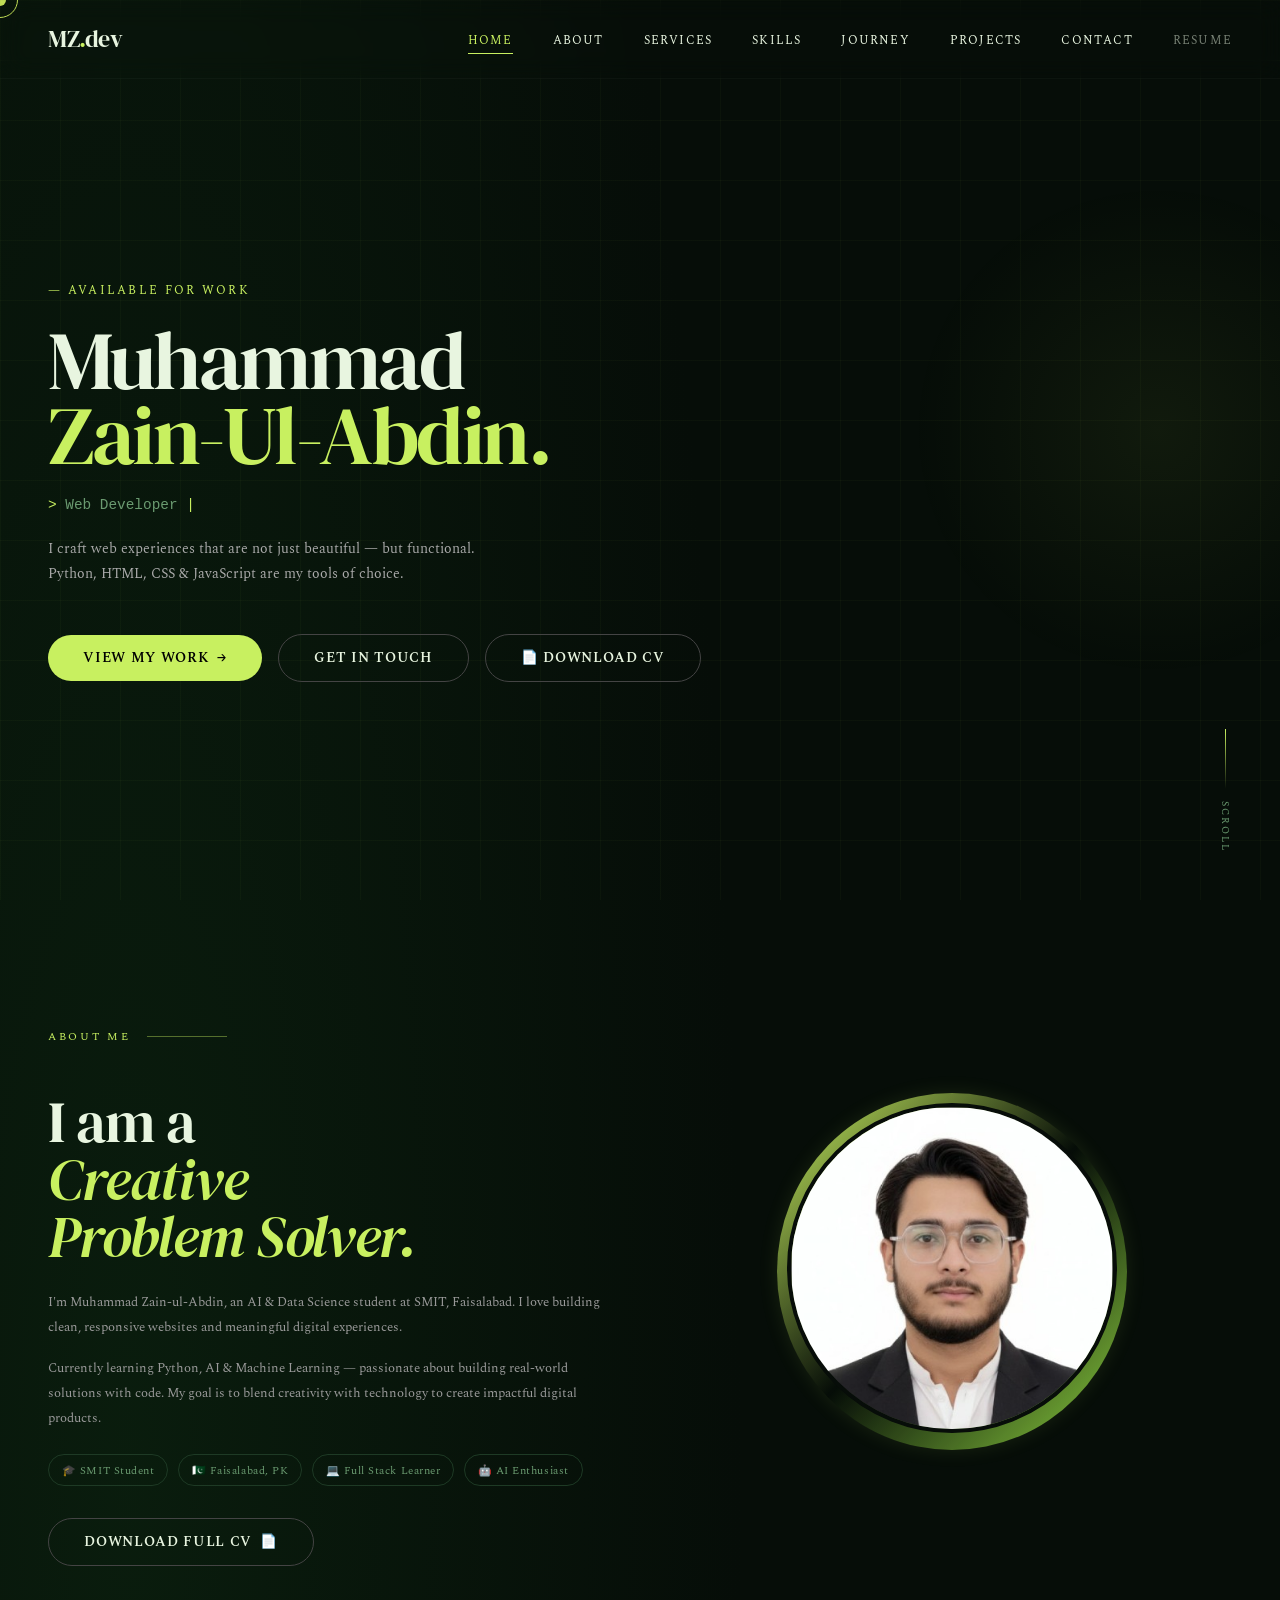
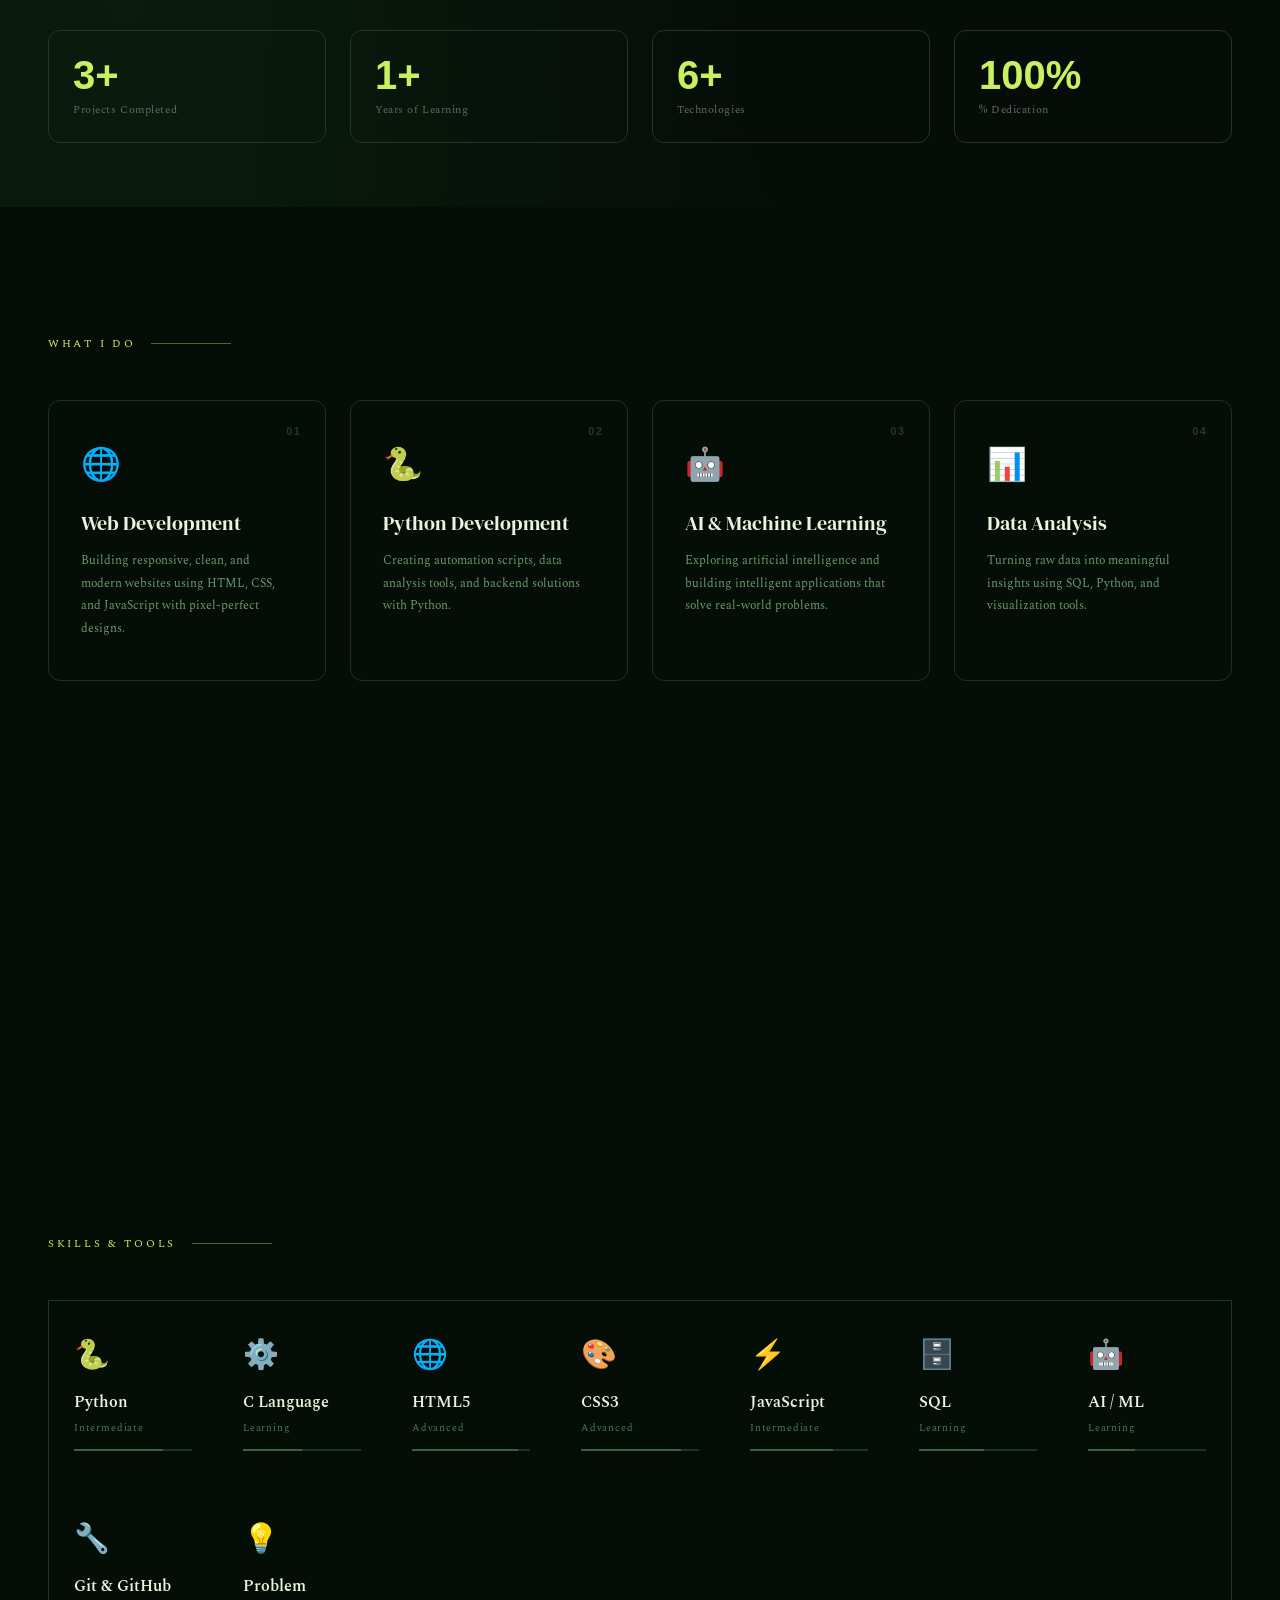
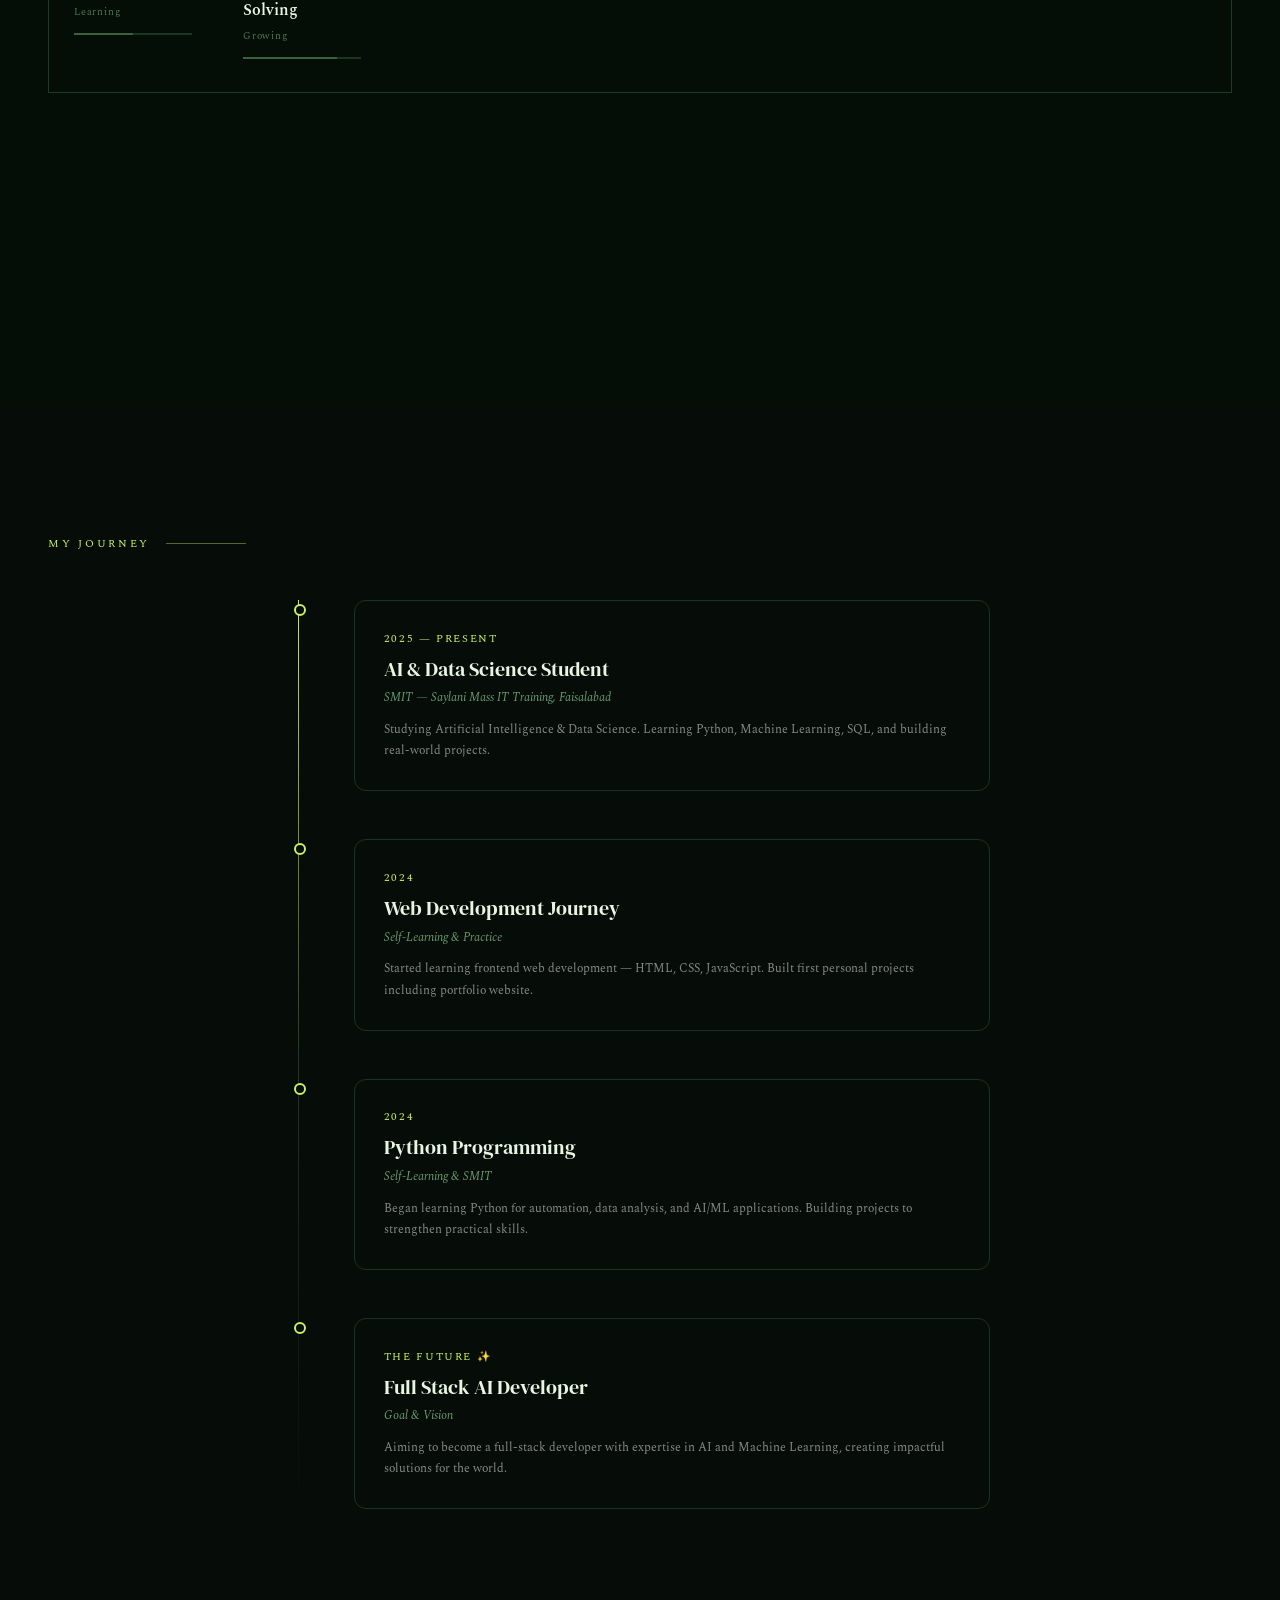
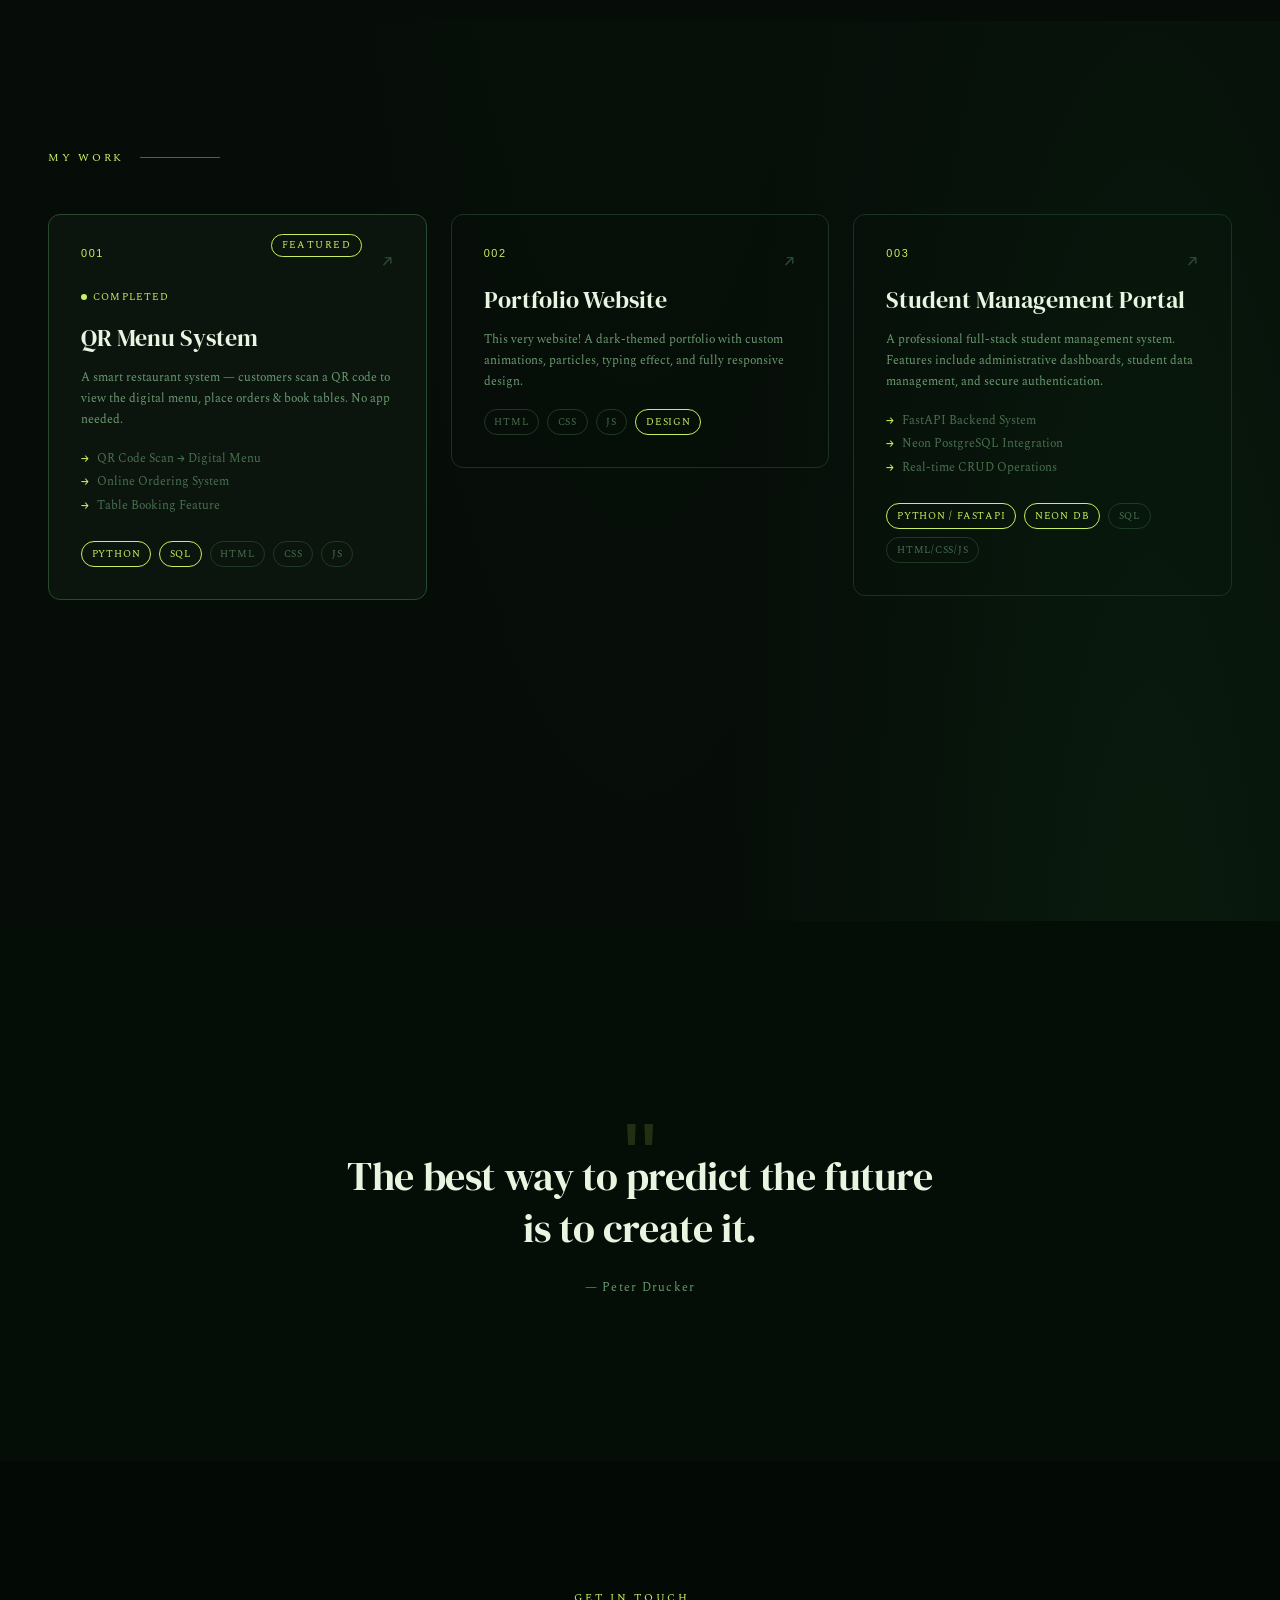
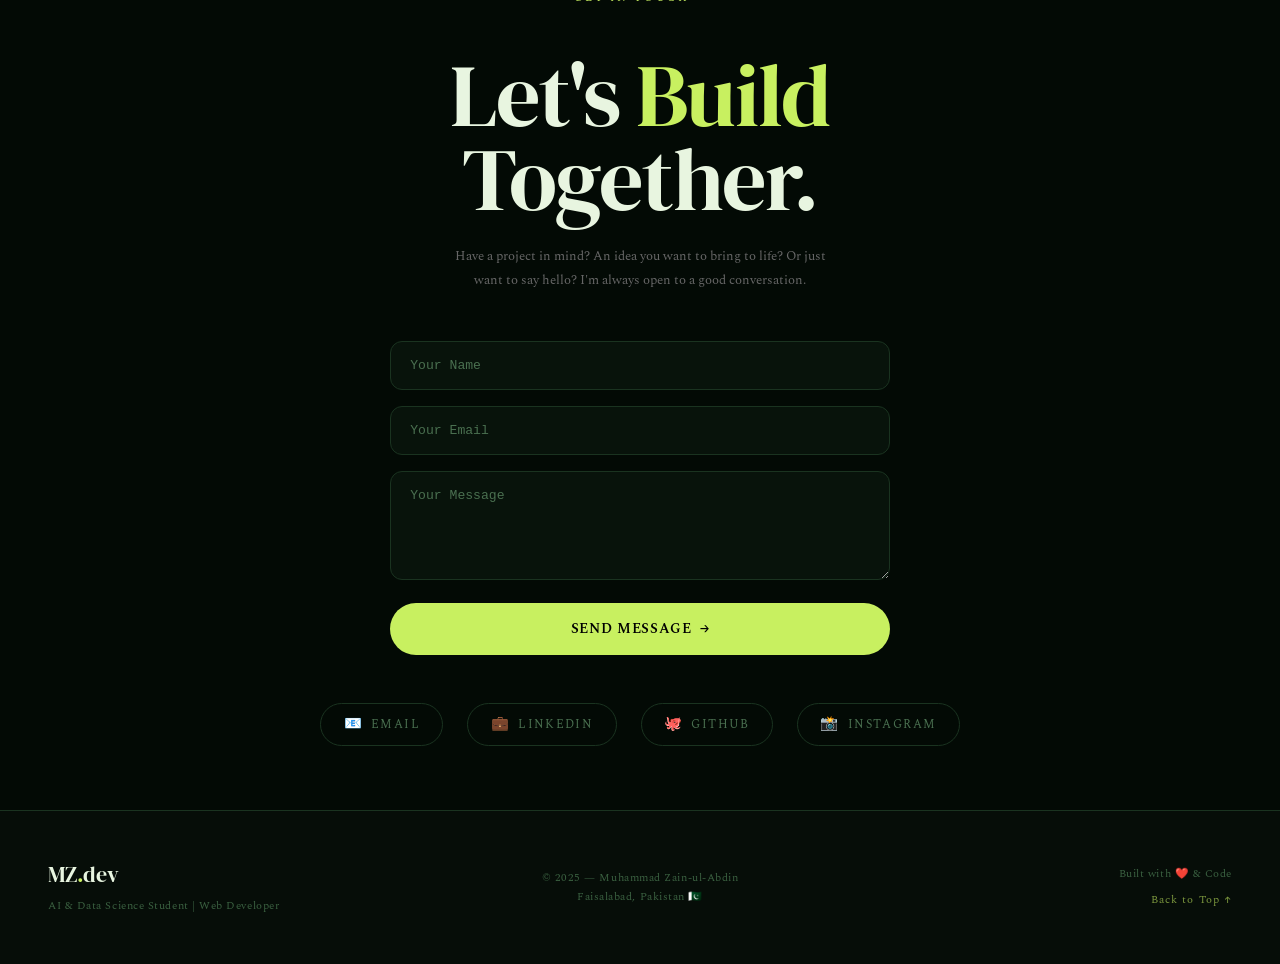
==== index.html @ b18bc094 "Update project links to specific repositories and setup local Git" ====
<!DOCTYPE html>
<html lang="en">

<head>
  <meta charset="UTF-8" />
  <meta name="viewport" content="width=device-width, initial-scale=1.0" />
  <title>Muhammad Zain-ul-Abdin — AI & Web Developer Portfolio</title>

  <!-- SEO Meta Tags -->
  <meta name="description"
    content="Muhammad Zain-ul-Abdin — AI & Data Science student at SMIT Faisalabad. Passionate web developer skilled in Python, HTML, CSS, JavaScript. View my projects and get in touch." />
  <meta name="keywords"
    content="Muhammad Zain-ul-Abdin, portfolio, web developer, Python, AI, Data Science, SMIT Faisalabad, frontend developer" />
  <meta name="author" content="Muhammad Zain-ul-Abdin" />

  <!-- Open Graph / Social Media -->
  <meta property="og:title" content="Muhammad Zain-ul-Abdin — Portfolio" />
  <meta property="og:description"
    content="AI & Data Science student crafting beautiful web experiences. Python, HTML, CSS & JavaScript developer." />
  <meta property="og:type" content="website" />

  <!-- Favicon -->
  <link rel="icon"
    href="data:image/svg+xml,<svg xmlns='http://www.w3.org/2000/svg' viewBox='0 0 100 100'><text y='.9em' font-size='90'>⚡</text></svg>" />

  <!-- Google Fonts -->
  <link rel="preconnect" href="https://fonts.googleapis.com" />
  <link rel="preconnect" href="https://fonts.gstatic.com" crossorigin />
  <link
    href="https://fonts.googleapis.com/css2?family=DM+Serif+Display:ital@0;1&family=Spectral:ital,wght@0,300;0,400;0,500;0,600;0,700;0,800;1,300;1,400;1,500;1,600;1,700;1,800&family=Instrument+Serif:ital@0;1&display=swap"
    rel="stylesheet" />

  <!-- Our CSS file -->
  <link rel="stylesheet" href="assets/css/style.css" />
</head>

<body>

  <!-- Custom cursor elements (controlled by JS) -->
  <div class="cursor" id="cursor"></div>
  <div class="cursor-ring" id="cursorRing"></div>

  <!-- Floating particles background -->
  <div class="particles" id="particles"></div>

  <!-- Scroll to top button -->
  <button class="scroll-top" id="scrollTopBtn" aria-label="Scroll to top">
    <svg width="20" height="20" viewBox="0 0 24 24" fill="none" stroke="currentColor" stroke-width="2.5">
      <path d="M18 15l-6-6-6 6" />
    </svg>
  </button>


  <!-- ======== NAVBAR ======== -->
  <nav id="navbar">
    <div class="logo">MZ<span>.</span>dev</div>

    <!-- Hamburger for mobile -->
    <button class="hamburger" id="hamburger" aria-label="Toggle menu">
      <span></span>
      <span></span>
      <span></span>
    </button>

    <ul id="navMenu">
      <li><a href="#hero" data-text="Home">Home</a></li>
      <li><a href="#about" data-text="About">About</a></li>
      <li><a href="#services" data-text="Services">Services</a></li>
      <li><a href="#skills" data-text="Skills">Skills</a></li>
      <li><a href="#experience" data-text="Journey">Journey</a></li>
      <li><a href="#projects" data-text="Projects">Projects</a></li>
      <li><a href="#contact" data-text="Contact">Contact</a></li>
      <li><a href="assets/docs/Muhammad_Zain_CV.docx" data-text="Resume" download>Resume</a></li>
    </ul>
  </nav>


  <!-- ======== HERO SECTION ======== -->
  <section id="hero">
    <div class="hero-glow"></div>

    <p class="hero-tag">— Available for Work</p>

    <h1>
      Muhammad<br>
      <em>Zain-Ul-Abdin.</em>
    </h1>

    <div class="hero-role">
      <span class="role-prefix">&gt; </span>
      <span class="typing-text" id="typingText"></span>
      <span class="typing-cursor">|</span>
    </div>

    <p class="hero-sub">
      I craft web experiences that are not just beautiful — but functional.
      Python, HTML, CSS &amp; JavaScript are my tools of choice.
    </p>

    <div class="hero-cta">
      <a href="#projects" class="btn" id="heroWorkBtn">
        <span class="btn-text">View My Work</span>
        <span class="btn-icon">→</span>
      </a>
      <a href="#contact" class="btn btn-outline" id="heroContactBtn">
        <span class="btn-text">Get In Touch</span>
      </a>
      <a href="assets/docs/Muhammad_Zain_CV.docx" class="btn btn-outline" id="heroResumeBtn" title="Download Resume" download>
        <span class="btn-text">📄 Download CV</span>
      </a>
    </div>

    <!-- Scroll indicator -->
    <div class="scroll-indicator">
      <div class="scroll-line"></div>
      <span>Scroll</span>
    </div>
  </section>


  <!-- ======== ABOUT SECTION ======== -->
  <section id="about">
    <div class="section-label reveal">About Me</div>

    <div class="about-grid">

      <!-- Left: Text -->
      <div class="about-text reveal">
        <h2>I am a<br><em style="color:var(--accent)">Creative<br>Problem Solver.</em></h2>
        <p>
          I'm Muhammad Zain-ul-Abdin, an AI &amp; Data Science student at SMIT,
          Faisalabad. I love building clean, responsive websites and meaningful
          digital experiences.
        </p>
        <p>
          Currently learning Python, AI &amp; Machine Learning — passionate about
          building real-world solutions with code. My goal is to blend creativity
          with technology to create impactful digital products.
        </p>
        <div class="about-badges">
          <span class="about-badge">🎓 SMIT Student</span>
          <span class="about-badge">🇵🇰 Faisalabad, PK</span>
          <span class="about-badge">💻 Full Stack Learner</span>
          <span class="about-badge">🤖 AI Enthusiast</span>
        </div>

        <div class="about-cta reveal" style="margin-top: 2rem;">
          <a href="assets/docs/Muhammad_Zain_CV.docx" class="btn btn-outline" download>
            <span class="btn-text">Download Full CV</span>
            <span class="btn-icon">📄</span>
          </a>
        </div>

      </div>

      <!-- Right: Image -->
      <div class="about-image-container reveal">
        <div class="about-image-wrapper">
          <img src="assets/img/1771781626831.jpg" alt="Muhammad Zain-ul-Abdin" class="about-img">
          <div class="img-frame"></div>
        </div>
      </div>
    </div>

    <!-- Stats row below -->
    <div class="stats reveal">
      <div class="stat">
        <div class="stat-num" data-target="3">3+</div>
        <div class="stat-label">Projects Completed</div>
      </div>
      <div class="stat">
        <div class="stat-num" data-target="1">1+</div>
        <div class="stat-label">Years of Learning</div>
      </div>
      <div class="stat">
        <div class="stat-num" data-target="6">6+</div>
        <div class="stat-label">Technologies</div>
      </div>
      <div class="stat">
        <div class="stat-num" data-target="100">100</div>
        <div class="stat-label">% Dedication</div>
      </div>
    </div>
  </section>


  <!-- ======== SERVICES SECTION ======== -->
  <section id="services">
    <div class="section-label reveal">What I Do</div>

    <div class="services-grid">

      <div class="service-card reveal">
        <div class="service-icon">🌐</div>
        <div class="service-number">01</div>
        <h3>Web Development</h3>
        <p>Building responsive, clean, and modern websites using HTML, CSS, and JavaScript with pixel-perfect designs.
        </p>
      </div>

      <div class="service-card reveal">
        <div class="service-icon">🐍</div>
        <div class="service-number">02</div>
        <h3>Python Development</h3>
        <p>Creating automation scripts, data analysis tools, and backend solutions with Python.</p>
      </div>

      <div class="service-card reveal">
        <div class="service-icon">🤖</div>
        <div class="service-number">03</div>
        <h3>AI & Machine Learning</h3>
        <p>Exploring artificial intelligence and building intelligent applications that solve real-world problems.</p>
      </div>

      <div class="service-card reveal">
        <div class="service-icon">📊</div>
        <div class="service-number">04</div>
        <h3>Data Analysis</h3>
        <p>Turning raw data into meaningful insights using SQL, Python, and visualization tools.</p>
      </div>

    </div>
  </section>


  <!-- ======== SKILLS SECTION ======== -->
  <section id="skills">
    <div class="section-label reveal">Skills &amp; Tools</div>

    <div class="skills-grid reveal">

      <div class="skill-item">
        <div class="skill-icon">🐍</div>
        <div class="skill-name">Python</div>
        <div class="skill-level">Intermediate</div>
        <div class="skill-bar">
          <div class="skill-bar-fill" style="width: 75%"></div>
        </div>
      </div>

      <div class="skill-item">
        <div class="skill-icon">⚙️</div>
        <div class="skill-name">C Language</div>
        <div class="skill-level">Learning</div>
        <div class="skill-bar">
          <div class="skill-bar-fill" style="width: 50%"></div>
        </div>
      </div>

      <div class="skill-item">
        <div class="skill-icon">🌐</div>
        <div class="skill-name">HTML5</div>
        <div class="skill-level">Advanced</div>
        <div class="skill-bar">
          <div class="skill-bar-fill" style="width: 90%"></div>
        </div>
      </div>

      <div class="skill-item">
        <div class="skill-icon">🎨</div>
        <div class="skill-name">CSS3</div>
        <div class="skill-level">Advanced</div>
        <div class="skill-bar">
          <div class="skill-bar-fill" style="width: 85%"></div>
        </div>
      </div>

      <div class="skill-item">
        <div class="skill-icon">⚡</div>
        <div class="skill-name">JavaScript</div>
        <div class="skill-level">Intermediate</div>
        <div class="skill-bar">
          <div class="skill-bar-fill" style="width: 70%"></div>
        </div>
      </div>

      <div class="skill-item">
        <div class="skill-icon">🗄️</div>
        <div class="skill-name">SQL</div>
        <div class="skill-level">Learning</div>
        <div class="skill-bar">
          <div class="skill-bar-fill" style="width: 55%"></div>
        </div>
      </div>

      <div class="skill-item">
        <div class="skill-icon">🤖</div>
        <div class="skill-name">AI / ML</div>
        <div class="skill-level">Learning</div>
        <div class="skill-bar">
          <div class="skill-bar-fill" style="width: 40%"></div>
        </div>
      </div>

      <div class="skill-item">
        <div class="skill-icon">🔧</div>
        <div class="skill-name">Git & GitHub</div>
        <div class="skill-level">Learning</div>
        <div class="skill-bar">
          <div class="skill-bar-fill" style="width: 50%"></div>
        </div>
      </div>

      <div class="skill-item">
        <div class="skill-icon">💡</div>
        <div class="skill-name">Problem Solving</div>
        <div class="skill-level">Growing</div>
        <div class="skill-bar">
          <div class="skill-bar-fill" style="width: 80%"></div>
        </div>
      </div>

    </div>
  </section>


  <!-- ======== EXPERIENCE / JOURNEY SECTION ======== -->
  <section id="experience">
    <div class="section-label reveal">My Journey</div>

    <div class="timeline">

      <div class="timeline-item reveal">
        <div class="timeline-dot"></div>
        <div class="timeline-content">
          <div class="timeline-date">2025 — Present</div>
          <h3>AI & Data Science Student</h3>
          <p class="timeline-place">SMIT — Saylani Mass IT Training, Faisalabad</p>
          <p>Studying Artificial Intelligence & Data Science. Learning Python, Machine Learning, SQL, and building
            real-world projects.</p>
        </div>
      </div>

      <div class="timeline-item reveal">
        <div class="timeline-dot"></div>
        <div class="timeline-content">
          <div class="timeline-date">2024</div>
          <h3>Web Development Journey</h3>
          <p class="timeline-place">Self-Learning & Practice</p>
          <p>Started learning frontend web development — HTML, CSS, JavaScript. Built first personal projects including
            portfolio website.</p>
        </div>
      </div>

      <div class="timeline-item reveal">
        <div class="timeline-dot"></div>
        <div class="timeline-content">
          <div class="timeline-date">2024</div>
          <h3>Python Programming</h3>
          <p class="timeline-place">Self-Learning & SMIT</p>
          <p>Began learning Python for automation, data analysis, and AI/ML applications. Building projects to
            strengthen practical skills.</p>
        </div>
      </div>

      <div class="timeline-item reveal">
        <div class="timeline-dot"></div>
        <div class="timeline-content">
          <div class="timeline-date">The Future ✨</div>
          <h3>Full Stack AI Developer</h3>
          <p class="timeline-place">Goal & Vision</p>
          <p>Aiming to become a full-stack developer with expertise in AI and Machine Learning, creating impactful
            solutions for the world.</p>
        </div>
      </div>

    </div>
  </section>


  <!-- ======== PROJECTS SECTION ======== -->
  <section id="projects">
    <div class="section-label reveal">My Work</div>

    <div class="projects-grid">

      <!-- Project 1: Featured + WIP -->
      <a href="https://github.com/zaini12121/spice-garden-restaurant" target="_blank" rel="noopener" class="project-card-link">
        <div class="project-card featured reveal">
          <div class="project-num">001</div>
          <div class="project-arrow">↗</div>
          <span class="featured-badge">FEATURED</span>

          <div class="completed-badge">
            <span class="completed-dot"></span> COMPLETED
          </div>

          <div class="project-title">QR Menu System</div>
          <div class="project-desc">
            A smart restaurant system — customers scan a QR code to view the
            digital menu, place orders &amp; book tables. No app needed.
          </div>

          <div class="project-features">
            <div class="feature">QR Code Scan → Digital Menu</div>
            <div class="feature">Online Ordering System</div>
            <div class="feature">Table Booking Feature</div>
          </div>

          <div class="project-tags">
            <span class="tag highlight">Python</span>
            <span class="tag highlight">SQL</span>
            <span class="tag">HTML</span>
            <span class="tag">CSS</span>
            <span class="tag">JS</span>
          </div>
        </div>
      </a>

      <!-- Project 2: This Portfolio -->
      <a href="https://github.com/zaini12121/portfolio" target="_blank" rel="noopener" class="project-card-link">
        <div class="project-card reveal">
          <div class="project-num">002</div>
          <div class="project-arrow">↗</div>
          <div class="project-title">Portfolio Website</div>
          <div class="project-desc">
            This very website! A dark-themed portfolio with custom animations,
            particles, typing effect, and fully responsive design.
          </div>
          <div class="project-tags">
            <span class="tag">HTML</span>
            <span class="tag">CSS</span>
            <span class="tag">JS</span>
            <span class="tag highlight">Design</span>
          </div>
        </div>
      </a>

      <!-- Project 3: Student Portal (Full Stack) -->
      <a href="https://github.com/zaini12121/student_-portal" target="_blank" rel="noopener" class="project-card-link">
        <div class="project-card reveal">
          <div class="project-num">003</div>
          <div class="project-arrow">↗</div>
          <div class="project-title">Student Management Portal</div>
          <div class="project-desc">
            A professional full-stack student management system. Features include 
            administrative dashboards, student data management, and secure authentication.
          </div>
          <div class="project-features">
            <div class="feature">FastAPI Backend System</div>
            <div class="feature">Neon PostgreSQL Integration</div>
            <div class="feature">Real-time CRUD Operations</div>
          </div>
          <div class="project-tags">
            <span class="tag highlight">Python / FastAPI</span>
            <span class="tag highlight">Neon DB</span>
            <span class="tag">SQL</span>
            <span class="tag">HTML/CSS/JS</span>
          </div>
        </div>
      </a>


    </div>
  </section>


  <!-- ======== TESTIMONIALS / QUOTE SECTION ======== -->
  <section id="testimonials">
    <div class="quote-section reveal">
      <div class="quote-icon">"</div>
      <blockquote>
        The best way to predict the future is to create it.
      </blockquote>
      <cite>— Peter Drucker</cite>
    </div>
  </section>


  <!-- ======== CONTACT SECTION ======== -->
  <section id="contact">
    <div class="section-label reveal" style="justify-content: center">Get In Touch</div>

    <h2 class="reveal">Let's <em>Build</em><br>Together.</h2>

    <p class="reveal">
      Have a project in mind? An idea you want to bring to life?
      Or just want to say hello? I'm always open to a good conversation.
    </p>

    <!-- Contact Form -->
    <form class="contact-form reveal" id="contactForm" action="https://formsubmit.co/zzawar521@gmail.com" method="POST">
      <!-- FormSubmit config -->
      <input type="hidden" name="_subject" value="New Portfolio Contact!" />
      <input type="hidden" name="_captcha" value="false" />
      <input type="hidden" name="_template" value="table" />

      <div class="form-group">
        <input type="text" name="name" id="formName" placeholder="Your Name" required autocomplete="name" />
      </div>
      <div class="form-group">
        <input type="email" name="email" id="formEmail" placeholder="Your Email" required autocomplete="email" />
      </div>
      <div class="form-group">
        <textarea name="message" id="formMessage" placeholder="Your Message" rows="5" required></textarea>
      </div>
      <button type="submit" class="btn form-submit-btn" id="formSubmitBtn">
        <span class="btn-text">Send Message</span>
        <span class="btn-icon">→</span>
      </button>
    </form>

    <!-- Social Links -->
    <div class="contact-links reveal">
      <a class="contact-link" href="mailto:zzawar521@gmail.com" id="emailLink">
        <span class="contact-link-icon">📧</span> Email
      </a>
      <a class="contact-link" href="https://www.linkedin.com/in/zain-ul-abdin-281985378" target="_blank" rel="noopener"
        id="linkedinLink">
        <span class="contact-link-icon">💼</span> LinkedIn
      </a>
      <a class="contact-link" href="https://github.com/zaini12121" target="_blank" rel="noopener" id="githubLink">
        <span class="contact-link-icon">🐙</span> GitHub
      </a>
      <a class="contact-link" href="https://instagram.com/mz.dev2026" target="_blank" rel="noopener" id="instagramLink">
        <span class="contact-link-icon">📸</span> Instagram
      </a>
    </div>
  </section>


  <!-- ======== FOOTER ======== -->
  <footer>
    <div class="footer-content">
      <div class="footer-left">
        <div class="footer-logo">MZ<span>.</span>dev</div>
        <p>AI & Data Science Student | Web Developer</p>
      </div>
      <div class="footer-center">
        <p>© 2025 — Muhammad Zain-ul-Abdin</p>
        <p>Faisalabad, Pakistan 🇵🇰</p>
      </div>
      <div class="footer-right">
        <p>Built with ❤️ &amp; Code</p>
        <a href="#hero" class="footer-top-link">Back to Top ↑</a>
      </div>
    </div>
  </footer>


  <!-- Our JS file — loaded at the end so HTML is ready first -->
  <script src="assets/js/main.js"></script>

</body>

</html>
---- assets/css/style.css ----
/* ================================
   MUHAMMAD ZAIN-UL-ABDIN PORTFOLIO
   style.css — Complete Styles
   ================================ */

/* ---------- RESET & VARIABLES ---------- */
*, *::before, *::after {
  margin: 0;
  padding: 0;
  box-sizing: border-box;
}

:root {
  --bg:      #060d08;
  --bg-alt:  #040e06;
  --bg-card: #0b150d;
  --fg:      #e8f5e0;
  --fg-dim:  #aab8a2;
  --accent:  #c8f060;
  --accent2: #8dd040;
  --muted:   #1e3a25;
  --border:  #1a3320;
  --text-secondary: #6a9a70;
  --radius:  100px;
  --radius-m: 12px;
  --transition: 0.3s cubic-bezier(0.25, 0.46, 0.45, 0.94);
}

/* ---------- BODY & BACKGROUND ---------- */
body {
  background-color: var(--bg);
  background-image:
    radial-gradient(ellipse 80% 60% at 10% 20%, #0d2a1288 0%, transparent 60%),
    radial-gradient(ellipse 60% 50% at 90% 80%, #0a2210aa 0%, transparent 55%),
    radial-gradient(ellipse 40% 40% at 50% 50%, #071a0c55 0%, transparent 70%);
  color: var(--fg);
  font-family: 'Spectral', serif;
  overflow-x: hidden;
  cursor: none;
  scroll-behavior: smooth;
}

/* Subtle grid overlay */
body::before {
  content: '';
  position: fixed;
  inset: 0;
  background-image:
    linear-gradient(#c8f06008 1px, transparent 1px),
    linear-gradient(90deg, #c8f06008 1px, transparent 1px);
  background-size: 60px 60px;
  pointer-events: none;
  z-index: 0;
}

section, nav, footer {
  position: relative;
  z-index: 1;
}

/* ---------- PARTICLES ---------- */
.particles {
  position: fixed;
  inset: 0;
  pointer-events: none;
  z-index: 0;
  overflow: hidden;
}

.particle {
  position: absolute;
  width: 3px;
  height: 3px;
  background: var(--accent);
  border-radius: 50%;
  opacity: 0;
  animation: particleFloat linear infinite;
}

@keyframes particleFloat {
  0% {
    opacity: 0;
    transform: translateY(100vh) scale(0);
  }
  10% {
    opacity: 0.6;
  }
  90% {
    opacity: 0.3;
  }
  100% {
    opacity: 0;
    transform: translateY(-10vh) scale(1);
  }
}

/* ---------- CUSTOM CURSOR ---------- */
.cursor {
  width: 12px;
  height: 12px;
  background: var(--accent);
  border-radius: 50%;
  position: fixed;
  pointer-events: none;
  z-index: 9999;
  mix-blend-mode: difference;
  transition: transform 0.15s ease;
}

.cursor.hover {
  transform: scale(2.5);
  background: var(--accent);
  opacity: 0.5;
}

.cursor-ring {
  width: 36px;
  height: 36px;
  border: 1.5px solid var(--accent);
  border-radius: 50%;
  position: fixed;
  pointer-events: none;
  z-index: 9998;
  transition: all 0.25s ease;
  mix-blend-mode: difference;
}

.cursor-ring.hover {
  width: 56px;
  height: 56px;
  border-color: var(--accent);
  opacity: 0.3;
}

/* ---------- SCROLL TO TOP BUTTON ---------- */
.scroll-top {
  position: fixed;
  bottom: 2rem;
  right: 2rem;
  width: 44px;
  height: 44px;
  background: var(--bg-card);
  border: 1px solid var(--muted);
  color: var(--accent);
  border-radius: 50%;
  display: flex;
  align-items: center;
  justify-content: center;
  cursor: none;
  z-index: 99;
  opacity: 0;
  visibility: hidden;
  transform: translateY(20px);
  transition: all var(--transition);
}

.scroll-top.visible {
  opacity: 1;
  visibility: visible;
  transform: translateY(0);
}

.scroll-top:hover {
  background: var(--accent);
  color: #000;
  border-color: var(--accent);
  transform: translateY(-3px);
  box-shadow: 0 8px 30px rgba(200, 240, 96, 0.2);
}

/* ---------- NAVBAR ---------- */
nav {
  position: fixed;
  top: 0; left: 0; right: 0;
  display: flex;
  justify-content: space-between;
  align-items: center;
  padding: 1.4rem 3rem;
  z-index: 100;
  backdrop-filter: blur(12px);
  -webkit-backdrop-filter: blur(12px);
  border-bottom: 1px solid #ffffff08;
  transition: all 0.4s ease;
}

nav.scrolled {
  padding: 0.8rem 3rem;
  background: rgba(6, 13, 8, 0.9);
  border-bottom: 1px solid var(--muted);
}

.logo {
  font-family: 'DM Serif Display', serif;
  font-weight: 400;
  font-size: 1.5rem;
  letter-spacing: -0.02em;
}

.logo span {
  color: var(--accent);
}

/* Hamburger menu button */
.hamburger {
  display: none;
  flex-direction: column;
  gap: 5px;
  background: none;
  border: none;
  cursor: none;
  padding: 5px;
  z-index: 101;
}

.hamburger span {
  width: 24px;
  height: 2px;
  background: var(--fg);
  transition: all 0.3s ease;
  display: block;
}

.hamburger.active span:nth-child(1) {
  transform: rotate(45deg) translate(5px, 5px);
}

.hamburger.active span:nth-child(2) {
  opacity: 0;
}

.hamburger.active span:nth-child(3) {
  transform: rotate(-45deg) translate(5px, -5px);
}

nav ul {
  display: flex;
  gap: 2.5rem;
  list-style: none;
}

nav a {
  color: var(--fg);
  text-decoration: none;
  font-size: 0.75rem;
  letter-spacing: 0.1em;
  text-transform: uppercase;
  opacity: 0.5;
  transition: opacity 0.2s, color 0.2s;
  position: relative;
}

nav a::after {
  content: '';
  position: absolute;
  bottom: -4px;
  left: 0;
  width: 0;
  height: 1px;
  background: var(--accent);
  transition: width 0.3s ease;
}

nav a:hover {
  opacity: 1;
  color: var(--accent);
}

nav a:hover::after {
  width: 100%;
}

nav a.active {
  opacity: 1;
  color: var(--accent);
}

nav a.active::after {
  width: 100%;
}

/* ---------- SECTIONS (general) ---------- */
section {
  min-height: 100vh;
  padding: 8rem 3rem 4rem;
}

/* ---------- HERO SECTION ---------- */
#hero {
  display: flex;
  flex-direction: column;
  justify-content: center;
  position: relative;
  overflow: hidden;
  min-height: 100vh;
}

.hero-glow {
  position: absolute;
  top: 20%;
  right: -10%;
  width: 500px;
  height: 500px;
  background: radial-gradient(circle, rgba(200, 240, 96, 0.06) 0%, transparent 70%);
  border-radius: 50%;
  pointer-events: none;
  animation: glowPulse 6s ease-in-out infinite;
}

@keyframes glowPulse {
  0%, 100% { transform: scale(1); opacity: 0.5; }
  50% { transform: scale(1.2); opacity: 1; }
}

.hero-tag {
  font-size: 0.72rem;
  letter-spacing: 0.2em;
  text-transform: uppercase;
  color: var(--accent);
  margin-bottom: 1.5rem;
  opacity: 0;
  animation: fadeUp 0.6s 0.2s forwards;
}

h1 {
  font-family: 'DM Serif Display', serif;
  font-size: clamp(2.4rem, 6.5vw, 6.5rem);
  font-weight: 400;
  line-height: 0.9;
  letter-spacing: -0.03em;
  opacity: 0;
  animation: fadeUp 0.7s 0.4s forwards;
}

h1 em {
  color: var(--accent);
  font-style: normal;
}

/* Typing effect */
.hero-role {
  margin-top: 1.5rem;
  font-size: 0.9rem;
  color: var(--text-secondary);
  font-family: 'DM Mono', monospace;
  opacity: 0;
  animation: fadeUp 0.7s 0.55s forwards;
}

.role-prefix {
  color: var(--accent);
}

.typing-cursor {
  color: var(--accent);
  animation: cursorBlink 0.8s step-end infinite;
}

@keyframes cursorBlink {
  0%, 100% { opacity: 1; }
  50% { opacity: 0; }
}

.hero-sub {
  max-width: 440px;
  margin-top: 1.5rem;
  font-size: 0.85rem;
  line-height: 1.8;
  color: #aaa;
  opacity: 0;
  animation: fadeUp 0.7s 0.6s forwards;
}

.hero-cta {
  margin-top: 3rem;
  display: flex;
  gap: 1rem;
  align-items: center;
  flex-wrap: wrap;
  opacity: 0;
  animation: fadeUp 0.7s 0.8s forwards;
}

/* Scroll indicator */
.scroll-indicator {
  position: absolute;
  bottom: 3rem;
  right: 3rem;
  display: flex;
  flex-direction: column;
  align-items: center;
  gap: 0.8rem;
  opacity: 0;
  animation: fadeUp 0.7s 1.2s forwards;
}

.scroll-indicator span {
  font-size: 0.6rem;
  letter-spacing: 0.2em;
  text-transform: uppercase;
  color: var(--text-secondary);
  writing-mode: vertical-rl;
}

.scroll-line {
  width: 1px;
  height: 60px;
  background: linear-gradient(to bottom, var(--accent), transparent);
  animation: scrollPulse 2s ease-in-out infinite;
}

@keyframes scrollPulse {
  0%, 100% { opacity: 0.3; transform: scaleY(0.6); }
  50% { opacity: 1; transform: scaleY(1); }
}

/* ---------- BUTTONS ---------- */
.btn {
  padding: 0.8rem 2.2rem;
  background: var(--accent);
  color: #000;
  font-family: 'Spectral', serif;
  font-weight: 600;
  font-size: 0.85rem;
  letter-spacing: 0.05em;
  text-transform: uppercase;
  border: none;
  border-radius: var(--radius);
  cursor: none;
  transition: all 0.3s ease;
  text-decoration: none;
  display: inline-flex;
  align-items: center;
  gap: 0.5rem;
}

.btn:hover {
  transform: translateY(-2px);
  box-shadow: 0 8px 24px rgba(200, 240, 96, 0.2);
}

.btn .btn-icon {
  transition: transform 0.3s ease;
}

.btn:hover .btn-icon {
  transform: translateX(4px);
}

.btn-outline {
  background: transparent;
  border: 1px solid #444;
  color: var(--fg);
  transition: border-color 0.2s, color 0.2s;
}

.btn-outline:hover {
  border-color: var(--accent);
  color: var(--accent);
  background: rgba(200, 240, 96, 0.05);
  box-shadow: 0 8px 24px rgba(200, 240, 96, 0.1);
}

/* ---------- ABOUT SECTION ---------- */
#about {
  display: flex;
  flex-direction: column;
  justify-content: center;
}

.section-label {
  font-size: 0.68rem;
  letter-spacing: 0.25em;
  text-transform: uppercase;
  color: var(--accent);
  margin-bottom: 3rem;
  display: flex;
  align-items: center;
  gap: 1rem;
}

.section-label::after {
  content: '';
  flex: 1;
  max-width: 80px;
  height: 1px;
  background: var(--accent);
  opacity: 0.4;
}

.about-grid {
  display: grid;
  grid-template-columns: 1fr 1fr;
  gap: 4rem;
  align-items: start;
}

.about-text h2 {
  font-family: 'DM Serif Display', serif;
  font-size: clamp(2rem, 4.5vw, 3.8rem);
  font-weight: 400;
  line-height: 1;
  letter-spacing: -0.02em;
  margin-bottom: 1.5rem;
}

/* Profile Image Styling */
.about-image-container {
  display: flex;
  justify-content: center;
  align-items: center;
  position: relative;
}

.about-image-wrapper {
  position: relative;
  width: min(350px, 100%);
  aspect-ratio: 1;
  border-radius: 50%;
  padding: 10px;
  background: linear-gradient(135deg, var(--accent) 0%, transparent 50%, var(--accent2) 100%);
  transition: all 0.5s cubic-bezier(0.23, 1, 0.32, 1);
  box-shadow: 0 0 20px rgba(200, 240, 96, 0.1);
}

.about-img {
  width: 100%;
  height: 100%;
  object-fit: cover;
  border-radius: 50%;
  border: 4px solid var(--bg);
  filter: grayscale(20%);
  transition: all 0.5s ease;
}

/* Lights Effect */
.about-image-wrapper::before,
.about-image-wrapper::after {
  content: '';
  position: absolute;
  inset: -5px;
  border-radius: 50%;
  background: var(--accent);
  opacity: 0;
  z-index: -1;
  filter: blur(15px);
  transition: all 0.5s ease;
}

.about-image-wrapper::after {
  background: var(--accent2);
  filter: blur(30px);
}

.about-image-wrapper:hover {
  transform: scale(1.02);
  box-shadow: 0 0 50px rgba(200, 240, 96, 0.3);
}

.about-image-wrapper:hover::before {
  opacity: 0.4;
  animation: rotateLights 4s linear infinite;
}

.about-image-wrapper:hover::after {
  opacity: 0.2;
}

.about-image-wrapper:hover .about-img {
  filter: grayscale(0%);
  border-color: var(--accent);
}

@keyframes rotateLights {
  0% { transform: rotate(0deg) scale(1); }
  50% { transform: rotate(180deg) scale(1.1); }
  100% { transform: rotate(360deg) scale(1); }
}

.about-text p {
  font-size: 0.82rem;
  line-height: 1.9;
  color: #999;
  margin-bottom: 1rem;
}

/* About badges */
.about-badges {
  display: flex;
  flex-wrap: wrap;
  gap: 0.6rem;
  margin-top: 1.5rem;
}

.about-badge {
  font-size: 0.68rem;
  padding: 0.4rem 0.8rem;
  border: 1px solid var(--muted);
  border-radius: var(--radius);
  color: var(--text-secondary);
  letter-spacing: 0.05em;
  transition: all 0.3s ease;
}

.about-badge:hover {
  border-color: var(--accent);
  color: var(--accent);
  background: rgba(200, 240, 96, 0.05);
}

/* Stats row */
.stats {
  display: grid;
  grid-template-columns: repeat(4, 1fr);
  gap: 1.5rem;
  margin-top: 4rem;
}

.stat {
  border: 1px solid var(--muted);
  border-radius: var(--radius-m);
  padding: 1.5rem;
  transition: all 0.3s ease;
  position: relative;
  overflow: hidden;
}

.stat::before {
  content: '';
  position: absolute;
  top: 0;
  left: 0;
  width: 100%;
  height: 2px;
  background: var(--accent);
  transform: scaleX(0);
  transform-origin: left;
  transition: transform 0.4s ease;
}

.stat:hover {
  border-color: var(--accent);
  background: rgba(200, 240, 96, 0.02);
}

.stat:hover::before {
  transform: scaleX(1);
}

.stat-num {
  font-family: 'Syne', sans-serif;
  font-size: 2.5rem;
  font-weight: 800;
  color: var(--accent);
  line-height: 1;
}

.stat-label {
  font-size: 0.7rem;
  color: #666;
  margin-top: 0.4rem;
  letter-spacing: 0.05em;
}

/* ---------- SERVICES SECTION ---------- */
#services {
  background: var(--bg-alt);
}

.services-grid {
  display: grid;
  grid-template-columns: repeat(auto-fit, minmax(260px, 1fr));
  gap: 1.5rem;
}

.service-card {
  border: 1px solid var(--border);
  border-radius: var(--radius-m);
  padding: 2.5rem 2rem;
  position: relative;
  overflow: hidden;
  transition: all 0.4s ease;
  cursor: none;
}

.service-card::before {
  content: '';
  position: absolute;
  top: 0;
  left: 0;
  right: 0;
  height: 2px;
  background: linear-gradient(90deg, var(--accent), var(--accent2));
  transform: scaleX(0);
  transform-origin: left;
  transition: transform 0.4s ease;
}

.service-card::after {
  content: '';
  position: absolute;
  top: 0;
  left: 0;
  width: 100%;
  height: 100%;
  background: radial-gradient(circle at top left, rgba(200, 240, 96, 0.04), transparent 60%);
  opacity: 0;
  transition: opacity 0.4s ease;
}

.service-card:hover {
  border-color: var(--muted);
  transform: translateY(-6px);
  background: var(--bg-card);
}

.service-card:hover::before {
  transform: scaleX(1);
}

.service-card:hover::after {
  opacity: 1;
}

.service-icon {
  font-size: 2rem;
  margin-bottom: 1.2rem;
  position: relative;
  z-index: 1;
}

.service-number {
  position: absolute;
  top: 1.5rem;
  right: 1.5rem;
  font-family: 'Syne', sans-serif;
  font-size: 0.7rem;
  font-weight: 700;
  color: var(--muted);
  letter-spacing: 0.1em;
  z-index: 1;
}

.service-card h3 {
  font-family: 'DM Serif Display', serif;
  font-size: 1.25rem;
  font-weight: 400;
  margin-bottom: 0.8rem;
  color: var(--fg);
  position: relative;
  z-index: 1;
}

.service-card p {
  font-size: 0.78rem;
  line-height: 1.8;
  color: var(--text-secondary);
  position: relative;
  z-index: 1;
}

/* ---------- SKILLS SECTION ---------- */
#skills {
  background: var(--bg-alt);
}

.skills-grid {
  display: grid;
  grid-template-columns: repeat(auto-fill, minmax(160px, 1fr));
  gap: 1px;
  border: 1px solid var(--muted);
}

.skill-item {
  padding: 2rem 1.5rem;
  border: 1px solid transparent;
  transition: all 0.25s;
}

.skill-item:hover {
  background: #0d1f10;
  border-color: var(--accent);
}

.skill-item:hover .skill-bar-fill {
  background: var(--accent);
}

.skill-item:hover .skill-icon {
  transform: scale(1.2);
}

.skill-icon {
  font-size: 1.8rem;
  margin-bottom: 0.8rem;
  transition: transform 0.3s ease;
}

.skill-name {
  font-family: 'Spectral', serif;
  font-weight: 600;
  font-size: 1rem;
  margin-bottom: 0.4rem;
}

.skill-level {
  font-size: 0.65rem;
  color: #4a7a50;
  letter-spacing: 0.08em;
  margin-bottom: 0.8rem;
}

.skill-bar {
  height: 2px;
  background: #1a3520;
  width: 100%;
}

.skill-bar-fill {
  height: 100%;
  background: #3a6040;
  transition: background 0.3s, width 1s ease-out;
  width: 0%;
}


/* ---------- EXPERIENCE / TIMELINE ---------- */
#experience {
  background: var(--bg);
}

.timeline {
  position: relative;
  max-width: 700px;
  margin: 0 auto;
  padding-left: 40px;
}

.timeline::before {
  content: '';
  position: absolute;
  left: 8px;
  top: 0;
  bottom: 0;
  width: 1px;
  background: linear-gradient(to bottom, var(--accent), var(--muted), transparent);
}

.timeline-item {
  position: relative;
  margin-bottom: 3rem;
  padding-left: 1.5rem;
}

.timeline-dot {
  position: absolute;
  left: -36px;
  top: 4px;
  width: 12px;
  height: 12px;
  border: 2px solid var(--accent);
  border-radius: 50%;
  background: var(--bg);
  transition: all 0.3s ease;
  z-index: 2;
}

.timeline-item:hover .timeline-dot {
  background: var(--accent);
  box-shadow: 0 0 15px rgba(200, 240, 96, 0.4);
}

.timeline-content {
  border: 1px solid var(--border);
  border-radius: var(--radius-m);
  padding: 1.8rem;
  transition: all 0.3s ease;
}

.timeline-item:hover .timeline-content {
  border-color: var(--muted);
  background: var(--bg-card);
  transform: translateX(6px);
}

.timeline-date {
  font-size: 0.68rem;
  color: var(--accent);
  letter-spacing: 0.15em;
  text-transform: uppercase;
  margin-bottom: 0.5rem;
}

.timeline-content h3 {
  font-family: 'DM Serif Display', serif;
  font-size: 1.25rem;
  font-weight: 400;
  margin-bottom: 0.4rem;
}

.timeline-place {
  font-size: 0.72rem;
  color: var(--text-secondary);
  margin-bottom: 0.8rem;
  font-style: italic;
}

.timeline-content p:last-child {
  font-size: 0.78rem;
  line-height: 1.7;
  color: #888;
}

/* ---------- PROJECTS SECTION ---------- */
.projects-grid {
  display: grid;
  grid-template-columns: repeat(auto-fit, minmax(320px, 1fr));
  gap: 1.5rem;
  margin-top: 2rem;
}

.project-card-link {
  text-decoration: none;
  color: inherit;
  display: block;
}

.project-card {
  border: 1px solid var(--border);
  border-radius: var(--radius-m);
  padding: 2rem;
  position: relative;
  overflow: hidden;
  transition: all 0.3s;
  cursor: none;
}

.project-link-overlay {
  position: absolute;
  inset: 0;
  z-index: 10;
}


.project-card::before {
  content: '';
  position: absolute;
  top: 0; left: 0; right: 0;
  height: 2px;
  background: var(--accent);
  transform: scaleX(0);
  transform-origin: left;
  transition: transform 0.3s;
}

.project-card:hover {
  border-color: #2d5535;
  background: #0a180c;
  transform: translateY(-4px);
}

.project-card:hover::before {
  transform: scaleX(1);
}

.project-card.featured {
  border-color: #2a4a30;
  background: var(--bg-card);
}

.featured-badge {
  position: absolute;
  top: 1.2rem;
  right: 4rem;
  font-size: 0.6rem;
  letter-spacing: 0.15em;
  color: var(--accent);
  border: 1px solid var(--accent);
  border-radius: var(--radius);
  padding: 0.2rem 0.6rem;
}

.project-num {
  font-family: 'Syne', sans-serif;
  font-size: 0.68rem;
  color: var(--accent);
  letter-spacing: 0.15em;
  margin-bottom: 1.5rem;
}

.project-title {
  font-family: 'DM Serif Display', serif;
  font-size: 1.5rem;
  font-weight: 400;
  margin-bottom: 0.8rem;
}

.project-desc {
  font-size: 0.78rem;
  color: var(--text-secondary);
  line-height: 1.7;
  margin-bottom: 1rem;
}

.project-features {
  margin-bottom: 1.5rem;
}

.feature {
  font-size: 0.72rem;
  color: #4a7050;
  padding: 0.2rem 0;
  display: flex;
  align-items: center;
  gap: 0.5rem;
}

.feature::before {
  content: '→';
  color: var(--accent);
}

.project-tags {
  display: flex;
  gap: 0.5rem;
  flex-wrap: wrap;
}

.tag {
  font-size: 0.62rem;
  padding: 0.25rem 0.6rem;
  border: 1px solid var(--muted);
  border-radius: var(--radius);
  letter-spacing: 0.08em;
  text-transform: uppercase;
  color: #4a7050;
  transition: all 0.3s ease;
}

.tag.highlight {
  border-color: var(--accent);
  color: var(--accent);
}

.project-arrow {
  position: absolute;
  top: 2rem;
  right: 2rem;
  font-size: 1.2rem;
  color: #2a4a30;
  transition: all 0.3s;
}

.project-card:hover .project-arrow {
  color: var(--accent);
  transform: translate(3px, -3px);
}

/* WIP badge */
.wip-badge {
  display: inline-flex;
  align-items: center;
  gap: 0.4rem;
  font-size: 0.65rem;
  color: #f0a020;
  letter-spacing: 0.1em;
  margin-bottom: 1rem;
}

.wip-dot {
  width: 6px;
  height: 6px;
  background: #f0a020;
  border-radius: 50%;
  animation: blink 1.2s infinite;
}

/* Completed badge */
.completed-badge {
  display: inline-flex;
  align-items: center;
  gap: 0.4rem;
  font-size: 0.65rem;
  color: var(--accent);
  letter-spacing: 0.1em;
  margin-bottom: 1rem;
}

.completed-dot {
  width: 6px;
  height: 6px;
  background: var(--accent);
  border-radius: 50%;
}


/* ---------- TESTIMONIALS / QUOTE SECTION ---------- */
#testimonials {
  min-height: 60vh;
  display: flex;
  align-items: center;
  justify-content: center;
  background: var(--bg-alt);
}

.quote-section {
  text-align: center;
  max-width: 600px;
  margin: 0 auto;
  position: relative;
}

.quote-icon {
  font-family: 'Syne', sans-serif;
  font-size: 6rem;
  color: var(--accent);
  opacity: 0.15;
  line-height: 1;
  position: absolute;
  top: -40px;
  left: 50%;
  transform: translateX(-50%);
}

blockquote {
  font-family: 'DM Serif Display', serif;
  font-size: clamp(1.4rem, 3.5vw, 2.5rem);
  font-weight: 400;
  line-height: 1.3;
  letter-spacing: -0.01em;
  color: var(--fg);
  position: relative;
  z-index: 1;
}

cite {
  display: block;
  margin-top: 1.5rem;
  font-size: 0.78rem;
  color: var(--text-secondary);
  font-style: normal;
  letter-spacing: 0.1em;
}

/* ---------- CONTACT SECTION ---------- */
#contact {
  display: flex;
  flex-direction: column;
  justify-content: center;
  text-align: center;
  align-items: center;
  background: #030a05;
}

#contact h2 {
  font-family: 'DM Serif Display', serif;
  font-size: clamp(2.5rem, 7.5vw, 5.5rem);
  font-weight: 400;
  letter-spacing: -0.02em;
  line-height: 0.95;
  margin-bottom: 1.5rem;
}

#contact h2 em {
  color: var(--accent);
  font-style: normal;
}

#contact > p {
  color: #666;
  font-size: 0.82rem;
  max-width: 400px;
  line-height: 1.8;
  margin-bottom: 3rem;
}

/* Contact Form */
.contact-form {
  width: 100%;
  max-width: 500px;
  margin-bottom: 3rem;
}

.form-group {
  margin-bottom: 1rem;
}

.form-group input,
.form-group textarea {
  width: 100%;
  padding: 1rem 1.2rem;
  background: rgba(30, 58, 37, 0.2);
  border: 1px solid var(--border);
  border-radius: var(--radius-m);
  color: var(--fg);
  font-family: 'DM Mono', monospace;
  font-size: 0.82rem;
  outline: none;
  transition: all 0.3s ease;
  resize: vertical;
}

.form-group input:focus,
.form-group textarea:focus {
  border-color: var(--accent);
  background: rgba(30, 58, 37, 0.3);
  box-shadow: 0 0 20px rgba(200, 240, 96, 0.05);
}

.form-group input::placeholder,
.form-group textarea::placeholder {
  color: #4a7050;
}

.form-submit-btn {
  width: 100%;
  justify-content: center;
  padding: 1rem;
  font-size: 0.85rem;
}

/* Contact links */
.contact-links {
  display: flex;
  gap: 1.5rem;
  flex-wrap: wrap;
  justify-content: center;
}

.contact-link {
  font-size: 0.72rem;
  letter-spacing: 0.12em;
  text-transform: uppercase;
  color: #4a7050;
  text-decoration: none;
  border: 1px solid var(--border);
  border-radius: var(--radius);
  padding: 0.6rem 1.4rem;
  transition: all 0.3s ease;
  display: flex;
  align-items: center;
  gap: 0.5rem;
}

.contact-link:hover {
  color: var(--accent);
  border-color: var(--accent);
  background: rgba(200, 240, 96, 0.05);
  transform: translateY(-2px);
}

.contact-link-icon {
  font-size: 0.9rem;
}

/* ---------- FOOTER ---------- */
footer {
  padding: 3rem;
  border-top: 1px solid var(--border);
  background: var(--bg);
}

.footer-content {
  display: grid;
  grid-template-columns: 1fr 1fr 1fr;
  gap: 2rem;
  align-items: center;
}

.footer-logo {
  font-family: 'DM Serif Display', serif;
  font-weight: 400;
  font-size: 1.4rem;
  margin-bottom: 0.4rem;
}

.footer-logo span {
  color: var(--accent);
}

.footer-left p,
.footer-center p,
.footer-right p {
  font-size: 0.68rem;
  color: #3a6040;
  letter-spacing: 0.05em;
  line-height: 1.8;
}

.footer-center {
  text-align: center;
}

.footer-right {
  text-align: right;
}

.footer-top-link {
  display: inline-block;
  margin-top: 0.5rem;
  font-size: 0.68rem;
  color: var(--accent);
  text-decoration: none;
  letter-spacing: 0.1em;
  opacity: 0.6;
  transition: opacity 0.3s ease;
}

.footer-top-link:hover {
  opacity: 1;
}

/* ---------- ANIMATIONS ---------- */
@keyframes fadeUp {
  from { opacity: 0; transform: translateY(24px); }
  to   { opacity: 1; transform: translateY(0); }
}

@keyframes blink {
  0%, 100% { opacity: 1; }
  50%       { opacity: 0.2; }
}

/* Scroll reveal */
.reveal {
  opacity: 0;
  transform: translateY(30px);
  transition: all 0.7s cubic-bezier(0.25, 0.46, 0.45, 0.94);
}

.reveal.visible {
  opacity: 1;
  transform: translateY(0);
}

/* Stagger animation for children */
.reveal-stagger > * {
  opacity: 0;
  transform: translateY(20px);
  transition: all 0.5s cubic-bezier(0.25, 0.46, 0.45, 0.94);
}

.reveal-stagger.visible > *:nth-child(1) { transition-delay: 0.05s; opacity: 1; transform: translateY(0); }
.reveal-stagger.visible > *:nth-child(2) { transition-delay: 0.1s; opacity: 1; transform: translateY(0); }
.reveal-stagger.visible > *:nth-child(3) { transition-delay: 0.15s; opacity: 1; transform: translateY(0); }
.reveal-stagger.visible > *:nth-child(4) { transition-delay: 0.2s; opacity: 1; transform: translateY(0); }
.reveal-stagger.visible > *:nth-child(5) { transition-delay: 0.25s; opacity: 1; transform: translateY(0); }
.reveal-stagger.visible > *:nth-child(6) { transition-delay: 0.3s; opacity: 1; transform: translateY(0); }

/* ---------- SCROLLBAR ---------- */
::-webkit-scrollbar       { width: 4px; }
::-webkit-scrollbar-track { background: var(--bg); }
::-webkit-scrollbar-thumb { background: var(--muted); border-radius: 2px; }
::-webkit-scrollbar-thumb:hover { background: var(--accent); }

/* Selection color */
::selection {
  background: rgba(200, 240, 96, 0.3);
  color: var(--fg);
}

/* ---------- RESPONSIVE ---------- */

/* Tablet */
@media (max-width: 992px) {
  section {
    padding: 6rem 2rem 3rem;
  }

  nav {
    padding: 1.2rem 2rem;
  }

  .about-grid {
    grid-template-columns: 1fr;
    gap: 2.5rem;
  }

  .footer-content {
    grid-template-columns: 1fr;
    text-align: center;
    gap: 1.5rem;
  }

  .footer-left,
  .footer-center,
  .footer-right {
    text-align: center;
  }

  .scroll-indicator {
    display: none;
  }

  .timeline {
    padding-left: 30px;
  }
}

/* Mobile */
@media (max-width: 768px) {
  /* Hide custom cursor on mobile */
  .cursor, .cursor-ring {
    display: none;
  }

  body {
    cursor: auto;
  }

  .btn, .project-card, .service-card {
    cursor: pointer;
  }

  /* Hamburger visible */
  .hamburger {
    display: flex;
  }

  nav ul {
    position: fixed;
    top: 0;
    right: -100%;
    width: 75%;
    max-width: 300px;
    height: 100vh;
    flex-direction: column;
    background: rgba(6, 13, 8, 0.98);
    backdrop-filter: blur(20px);
    -webkit-backdrop-filter: blur(20px);
    padding: 5rem 2rem 2rem;
    gap: 1.5rem;
    border-left: 1px solid var(--muted);
    transition: right 0.4s cubic-bezier(0.25, 0.46, 0.45, 0.94);
    z-index: 100;
  }

  nav ul.open {
    right: 0;
  }

  nav a {
    font-size: 0.9rem;
    opacity: 0.7;
  }

  /* Sections */
  section {
    padding: 5rem 1.5rem 3rem;
    min-height: auto;
  }

  #hero {
    min-height: 100vh;
    padding-top: 6rem;
  }

  h1 {
    font-size: clamp(2rem, 12vw, 3.8rem);
    line-height: 1;
    margin-bottom: 1rem;
  }

  h1 br {
    display: block; /* Keep the break but ensure it looks good */
  }

  @media (max-width: 500px) {
    h1 br {
      display: none;
    }
  }

  .hero-sub {
    font-size: 0.78rem;
  }

  .hero-cta {
    flex-direction: column;
    align-items: flex-start;
    gap: 0.8rem;
  }

  .hero-cta .btn {
    width: 100%;
    justify-content: center;
  }

  /* Grids */
  .about-grid {
    grid-template-columns: 1fr;
    gap: 3rem;
    text-align: center;
  }

  .about-image-wrapper {
    width: 280px;
    margin: 0 auto;
  }

  .about-text h2 {
    font-size: clamp(1.8rem, 8vw, 2.5rem);
  }

  .about-badges {
    justify-content: center;
  }

  .about-cta {
    justify-content: center;
    display: flex;
  }

  .services-grid {
    grid-template-columns: 1fr;
  }

  .skills-grid {
    grid-template-columns: repeat(2, 1fr);
  }

  .projects-grid {
    grid-template-columns: 1fr;
  }

  .stats {
    grid-template-columns: 1fr 1fr;
    gap: 1rem;
  }

  /* Footer */
  footer {
    padding: 2rem 1.5rem;
  }

  .footer-content {
    grid-template-columns: 1fr;
    text-align: center;
    gap: 1rem;
  }

  .footer-left, .footer-center, .footer-right {
    text-align: center;
  }

  /* Contact */
  .contact-links {
    gap: 0.8rem;
  }

  .contact-link {
    padding: 0.5rem 0.8rem;
    font-size: 0.65rem;
  }

  #contact h2 {
    font-size: clamp(2rem, 10vw, 3.5rem);
  }

  /* Timeline */
  .timeline {
    padding-left: 25px;
  }

  .timeline-dot {
    left: -29px;
    width: 10px;
    height: 10px;
  }

  .timeline-content {
    padding: 1.2rem;
  }

  .scroll-indicator {
    display: none;
  }

  .scroll-top {
    bottom: 1rem;
    right: 1rem;
    width: 38px;
    height: 38px;
  }
}

/* Small mobile */
@media (max-width: 400px) {
  section {
    padding: 4rem 1.2rem 2rem;
  }

  h1 {
    font-size: clamp(1.8rem, 14vw, 2.5rem);
    line-height: 1.1;
  }

  nav {
    padding: 1rem;
  }

  .skills-grid {
    grid-template-columns: 1fr;
  }

  .stats {
    grid-template-columns: 1fr;
  }

  .about-badges {
    flex-direction: column;
  }
}

/* ---------- PRINT STYLES ---------- */
@media print {
  .cursor, .cursor-ring, .particles, .scroll-top,
  .hamburger, nav, .scroll-indicator, .hero-glow {
    display: none !important;
  }

  body {
    background: white;
    color: #000;
    cursor: auto;
  }

  body::before { display: none; }

  section {
    min-height: auto;
    page-break-inside: avoid;
  }
}
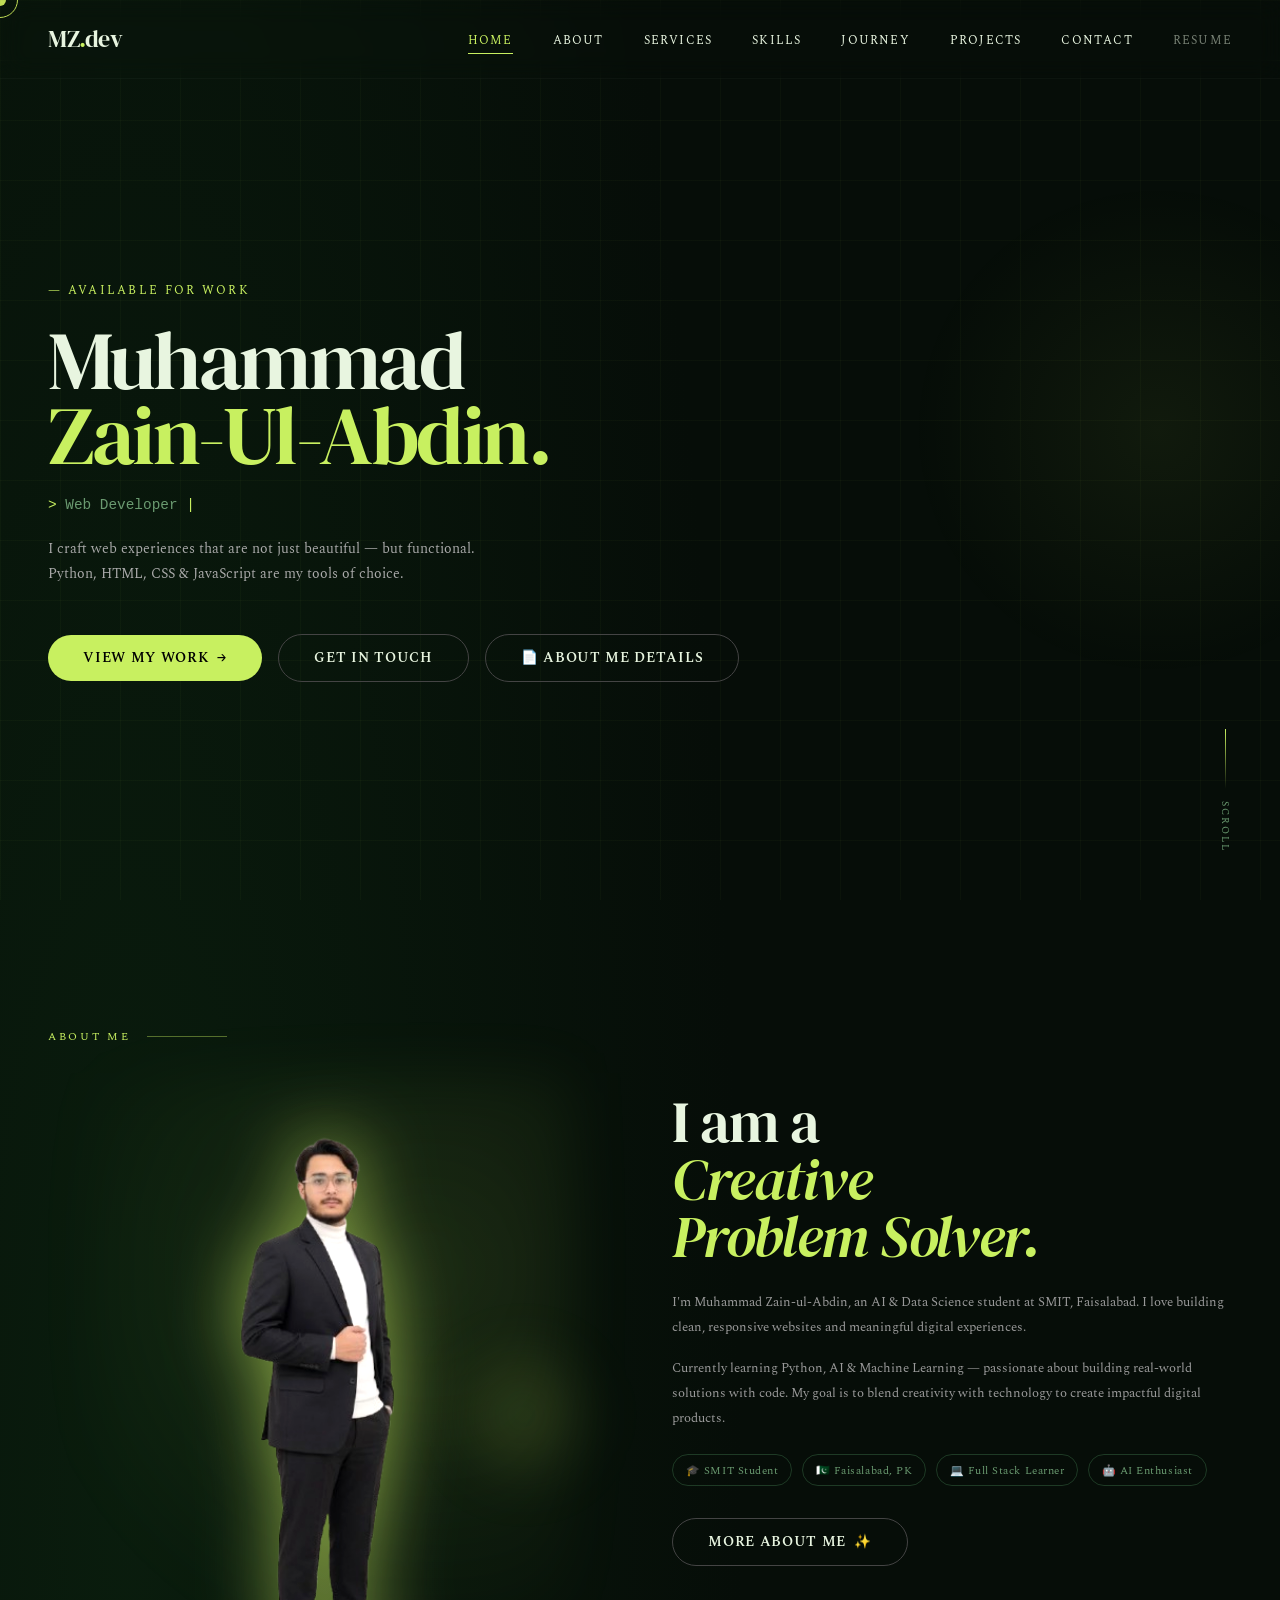
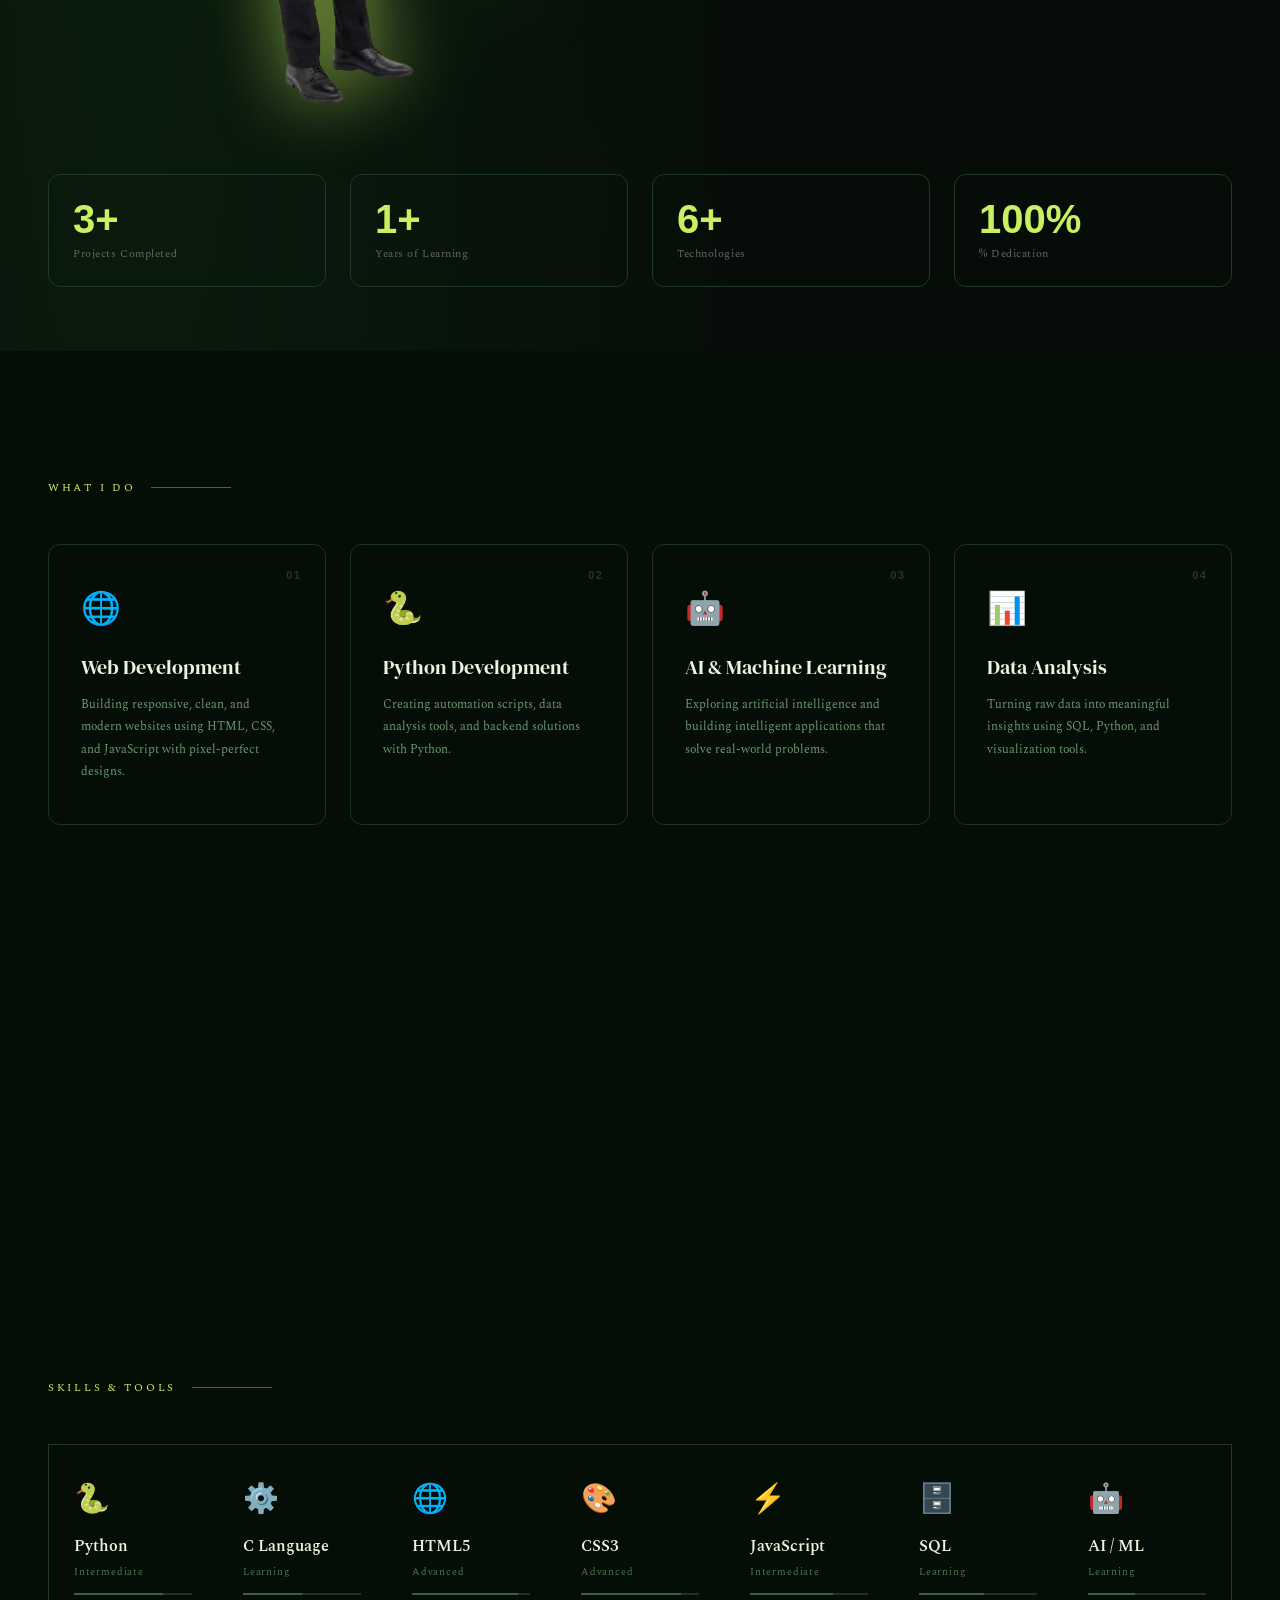
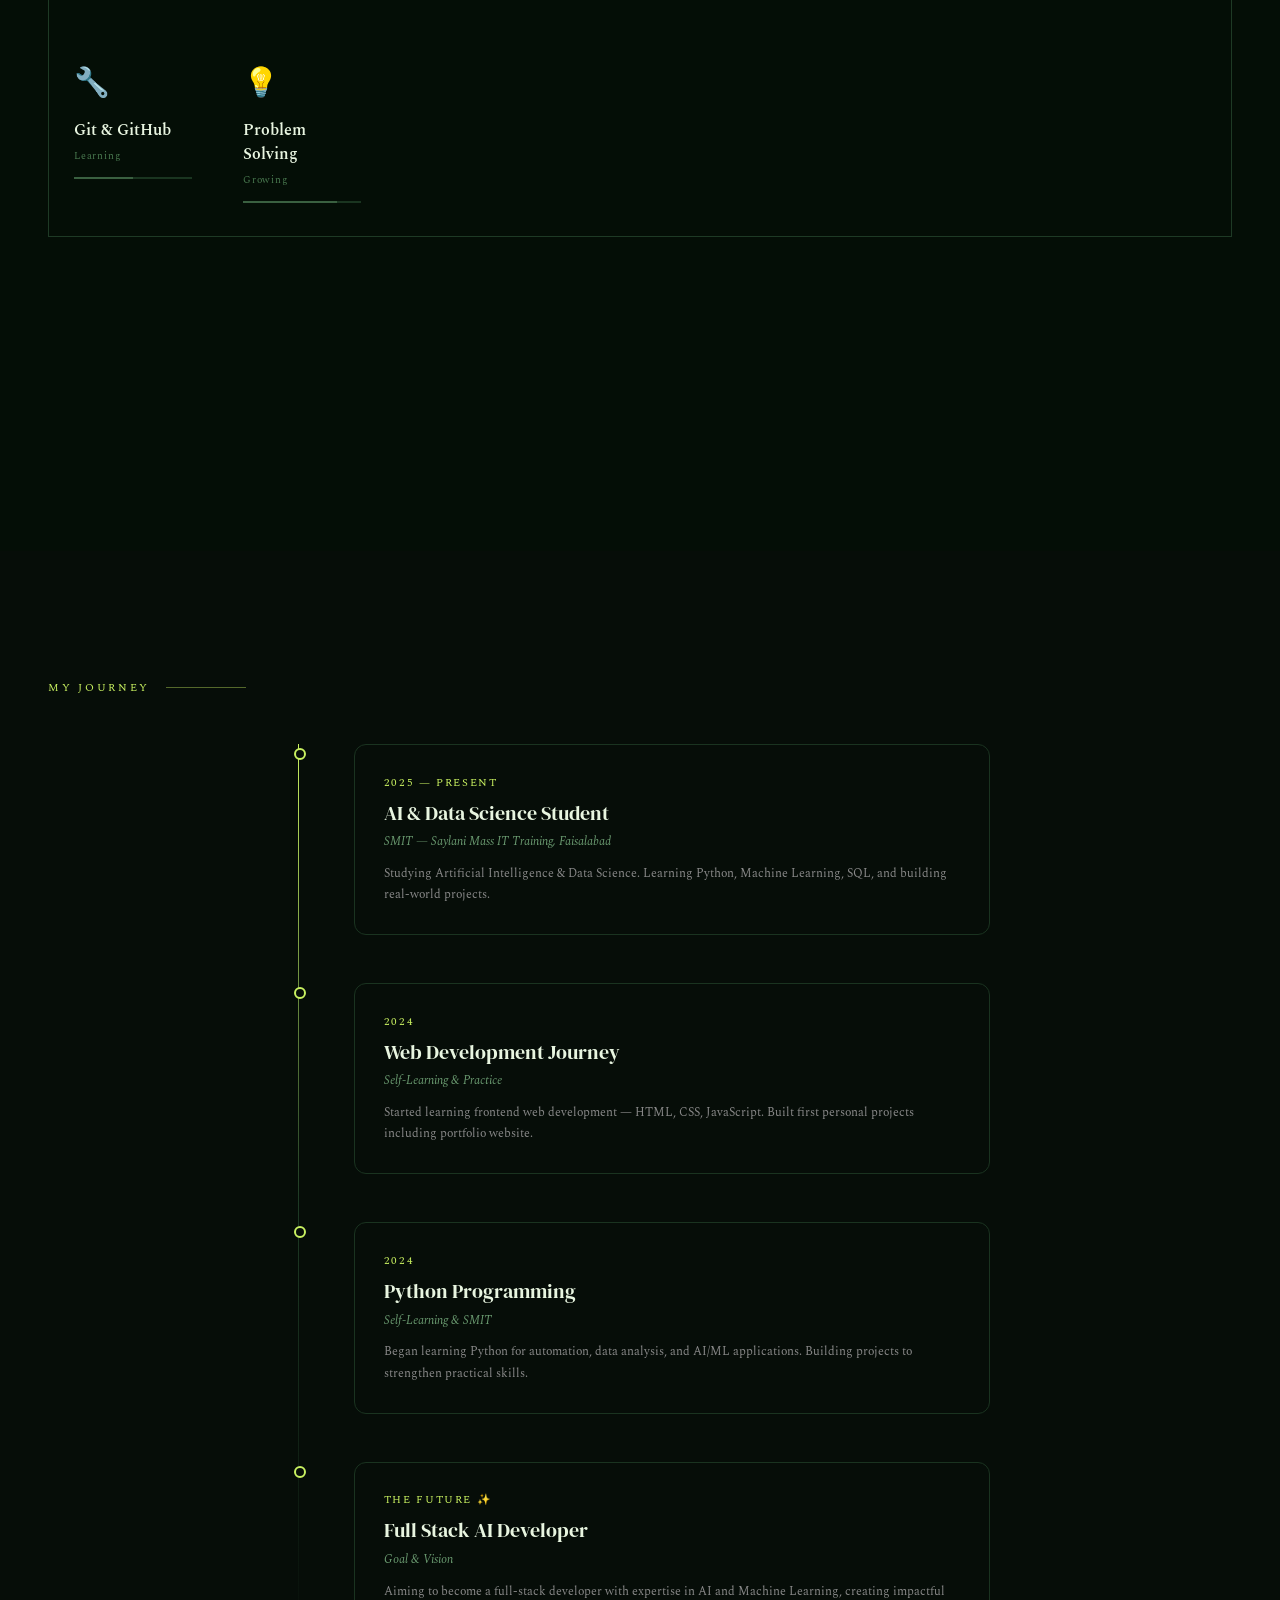
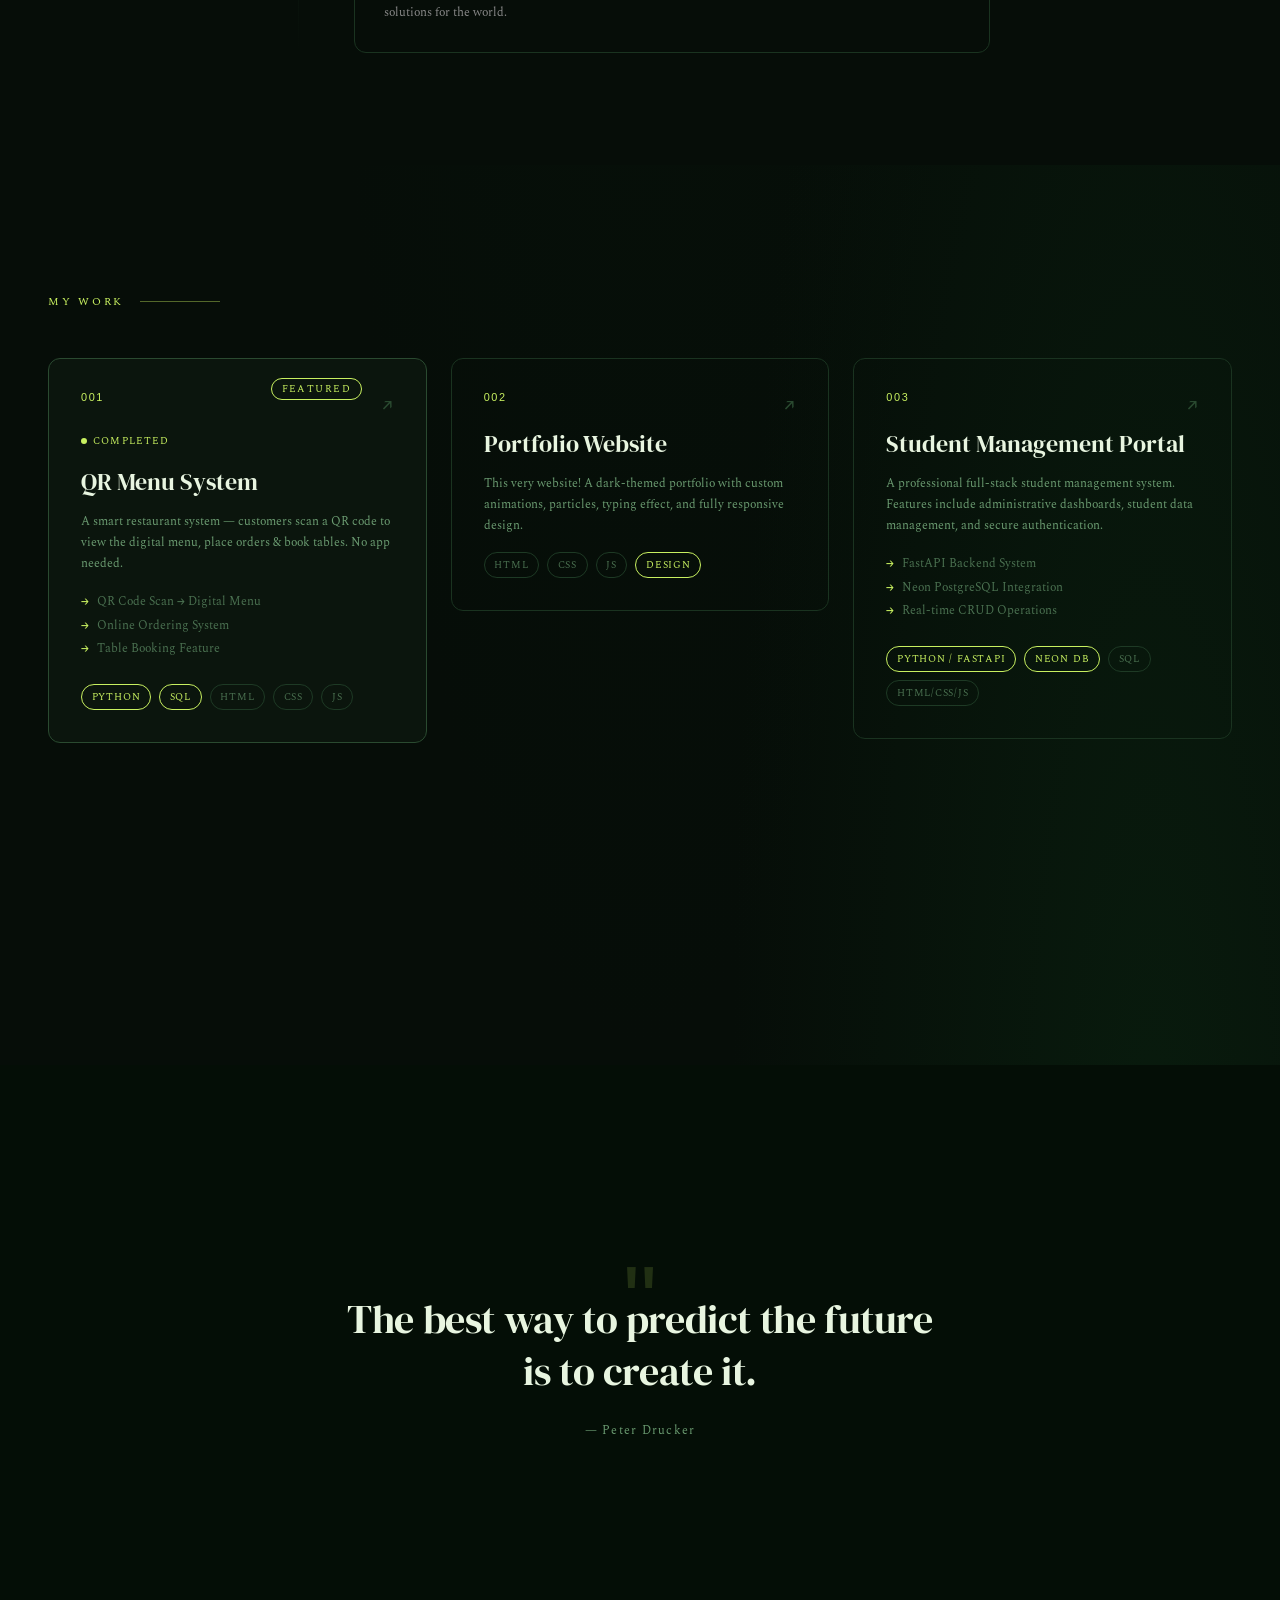
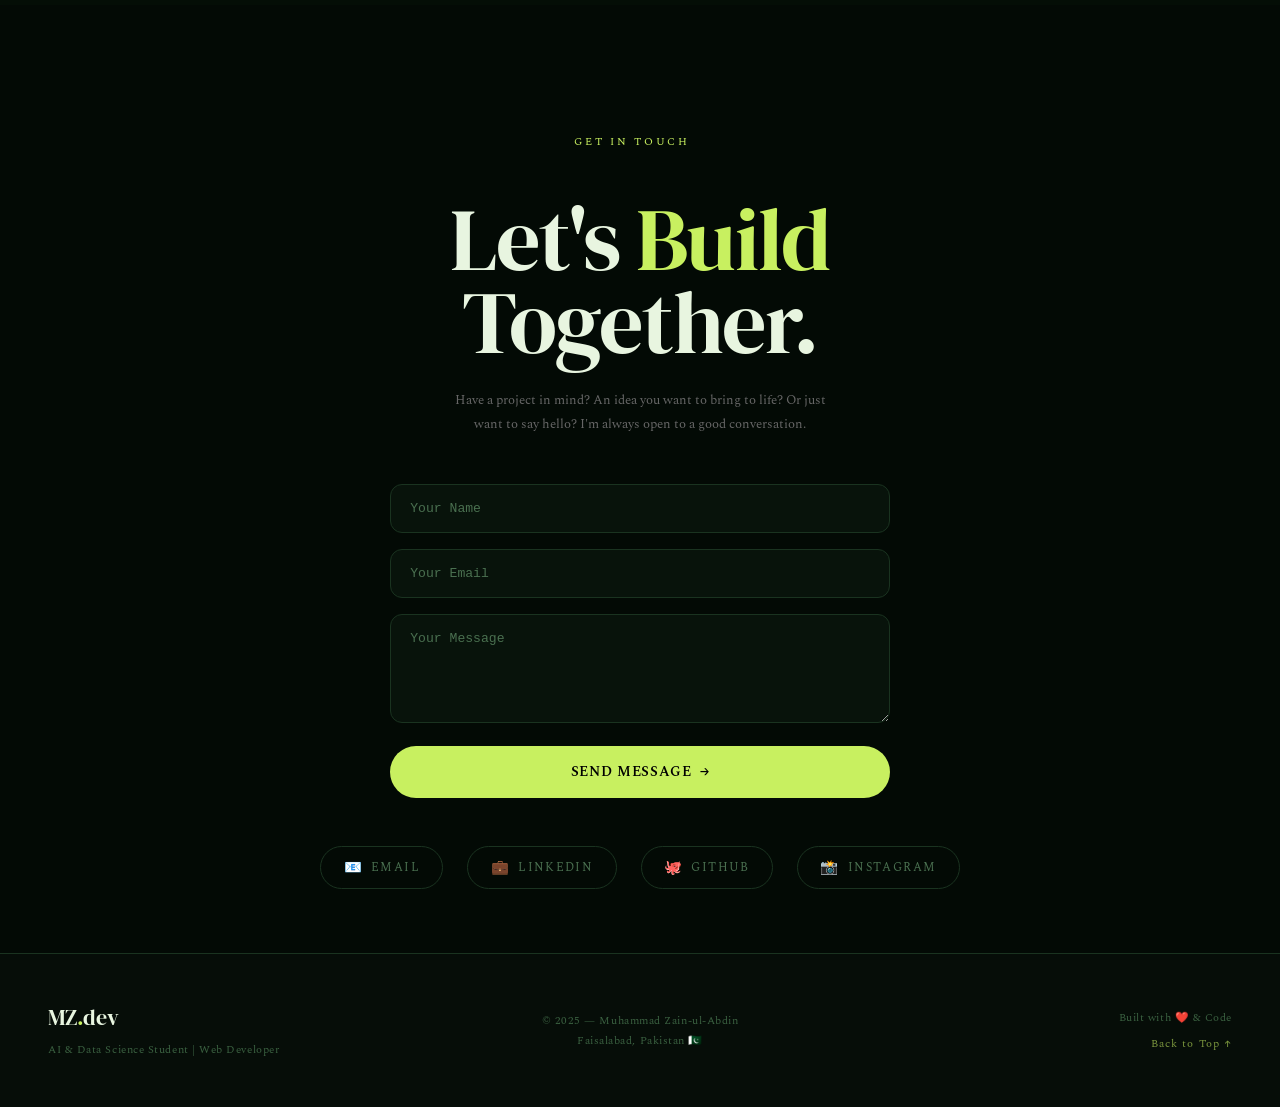
==== commit 9edd4a4d: "Added About Details page with pop-out portrait effect and dynamic JS/CSS fixes" ====
--- a/index.html
+++ b/index.html
@@ -105,8 +105,8 @@
       <a href="#contact" class="btn btn-outline" id="heroContactBtn">
         <span class="btn-text">Get In Touch</span>
       </a>
-      <a href="assets/docs/Muhammad_Zain_CV.docx" class="btn btn-outline" id="heroResumeBtn" title="Download Resume" download>
-        <span class="btn-text">📄 Download CV</span>
+      <a href="about-details.html" class="btn btn-outline" id="heroResumeBtn" title="More About Me">
+        <span class="btn-text">📄 About Me Details</span>
       </a>
     </div>
 
@@ -124,7 +124,15 @@
 
     <div class="about-grid">
 
-      <!-- Left: Text -->
+      <!-- Left: Image -->
+      <div class="about-image-container reveal">
+        <div class="about-standing-wrapper">
+          <img src="assets/img/052e8278-783c-47f2-a30e-d89bef37d02d-removebg-preview.png" alt="Muhammad Zain-ul-Abdin" class="about-main-img">
+          <div class="about-side-light"></div>
+        </div>
+      </div>
+
+      <!-- Right: Text -->
       <div class="about-text reveal">
         <h2>I am a<br><em style="color:var(--accent)">Creative<br>Problem Solver.</em></h2>
         <p>
@@ -145,21 +153,14 @@
         </div>
 
         <div class="about-cta reveal" style="margin-top: 2rem;">
-          <a href="assets/docs/Muhammad_Zain_CV.docx" class="btn btn-outline" download>
-            <span class="btn-text">Download Full CV</span>
-            <span class="btn-icon">📄</span>
+          <a href="about-details.html" class="btn btn-outline" id="moreAboutBtn">
+            <span class="btn-text">More About Me</span>
+            <span class="btn-icon">✨</span>
           </a>
         </div>
 
       </div>
 
-      <!-- Right: Image -->
-      <div class="about-image-container reveal">
-        <div class="about-image-wrapper">
-          <img src="assets/img/1771781626831.jpg" alt="Muhammad Zain-ul-Abdin" class="about-img">
-          <div class="img-frame"></div>
-        </div>
-      </div>
     </div>
 
     <!-- Stats row below -->
--- a/assets/css/style.css
+++ b/assets/css/style.css
@@ -511,69 +511,56 @@
   position: relative;
 }
 
-.about-image-wrapper {
+/* Standing Profile Image Styling - Optimized for PNG with Body Highlight */
+.about-standing-wrapper {
   position: relative;
-  width: min(350px, 100%);
-  aspect-ratio: 1;
-  border-radius: 50%;
-  padding: 10px;
-  background: linear-gradient(135deg, var(--accent) 0%, transparent 50%, var(--accent2) 100%);
+  width: min(450px, 100%);
   transition: all 0.5s cubic-bezier(0.23, 1, 0.32, 1);
-  box-shadow: 0 0 20px rgba(200, 240, 96, 0.1);
-}
-
-.about-img {
+}
+
+.about-main-img {
   width: 100%;
-  height: 100%;
-  object-fit: cover;
-  border-radius: 50%;
-  border: 4px solid var(--bg);
-  filter: grayscale(20%);
+  height: auto;
+  display: block;
+  /* Strong Green Light Glow - Now highlighting the transparent body silhouette! */
+  filter: drop-shadow(0 0 35px rgba(200, 240, 96, 0.6)) brightness(1.1);
   transition: all 0.5s ease;
 }
 
-/* Lights Effect */
-.about-image-wrapper::before,
-.about-image-wrapper::after {
+.about-standing-wrapper::before {
   content: '';
   position: absolute;
-  inset: -5px;
+  inset: -20px;
+  background: radial-gradient(circle at 70% 30%, rgba(200, 240, 96, 0.1), transparent 70%);
+  z-index: -1;
+  filter: blur(30px);
+}
+
+/* Rotating/pulsing side light */
+.about-side-light {
+  position: absolute;
+  top: 40%;
+  right: -10%;
+  width: 150px;
+  height: 150px;
+  background: radial-gradient(circle, rgba(200, 240, 96, 0.2) 0%, transparent 70%);
   border-radius: 50%;
-  background: var(--accent);
-  opacity: 0;
+  filter: blur(30px);
   z-index: -1;
-  filter: blur(15px);
-  transition: all 0.5s ease;
-}
-
-.about-image-wrapper::after {
-  background: var(--accent2);
-  filter: blur(30px);
-}
-
-.about-image-wrapper:hover {
-  transform: scale(1.02);
-  box-shadow: 0 0 50px rgba(200, 240, 96, 0.3);
-}
-
-.about-image-wrapper:hover::before {
-  opacity: 0.4;
-  animation: rotateLights 4s linear infinite;
-}
-
-.about-image-wrapper:hover::after {
-  opacity: 0.2;
-}
-
-.about-image-wrapper:hover .about-img {
-  filter: grayscale(0%);
-  border-color: var(--accent);
-}
-
-@keyframes rotateLights {
-  0% { transform: rotate(0deg) scale(1); }
-  50% { transform: rotate(180deg) scale(1.1); }
-  100% { transform: rotate(360deg) scale(1); }
+  animation: sideLightMove 5s ease-in-out infinite alternate;
+}
+
+@keyframes sideLightMove {
+  from { transform: translateY(-20px) scale(1); opacity: 0.4; }
+  to { transform: translateY(20px) scale(1.2); opacity: 0.8; }
+}
+
+.about-standing-wrapper:hover {
+  transform: translateY(-8px) scale(1.03);
+}
+
+.about-standing-wrapper:hover .about-main-img {
+  filter: drop-shadow(0 0 30px rgba(200, 240, 96, 0.4)) brightness(1.1);
 }
 
 .about-text p {
@@ -1581,6 +1568,45 @@
     width: 38px;
     height: 38px;
   }
+
+  /* Mobile Hero Adjustments */
+  #hero {
+    padding: 8rem 1.5rem 4rem;
+    height: auto;
+    min-height: 100vh;
+  }
+
+  .hero-container {
+    flex-direction: column-reverse;
+    text-align: center;
+    gap: 3rem;
+  }
+
+  .hero-text-content {
+    display: flex;
+    flex-direction: column;
+    align-items: center;
+    flex: none;
+  }
+
+  .hero-sub {
+    margin-left: auto;
+    margin-right: auto;
+  }
+
+  .hero-cta {
+    justify-content: center;
+  }
+
+  .hero-image-side {
+    width: 100%;
+    margin-bottom: 1rem;
+    flex: none;
+  }
+
+  .hero-img-wrapper {
+    max-width: 280px;
+  }
 }
 
 /* Small mobile */
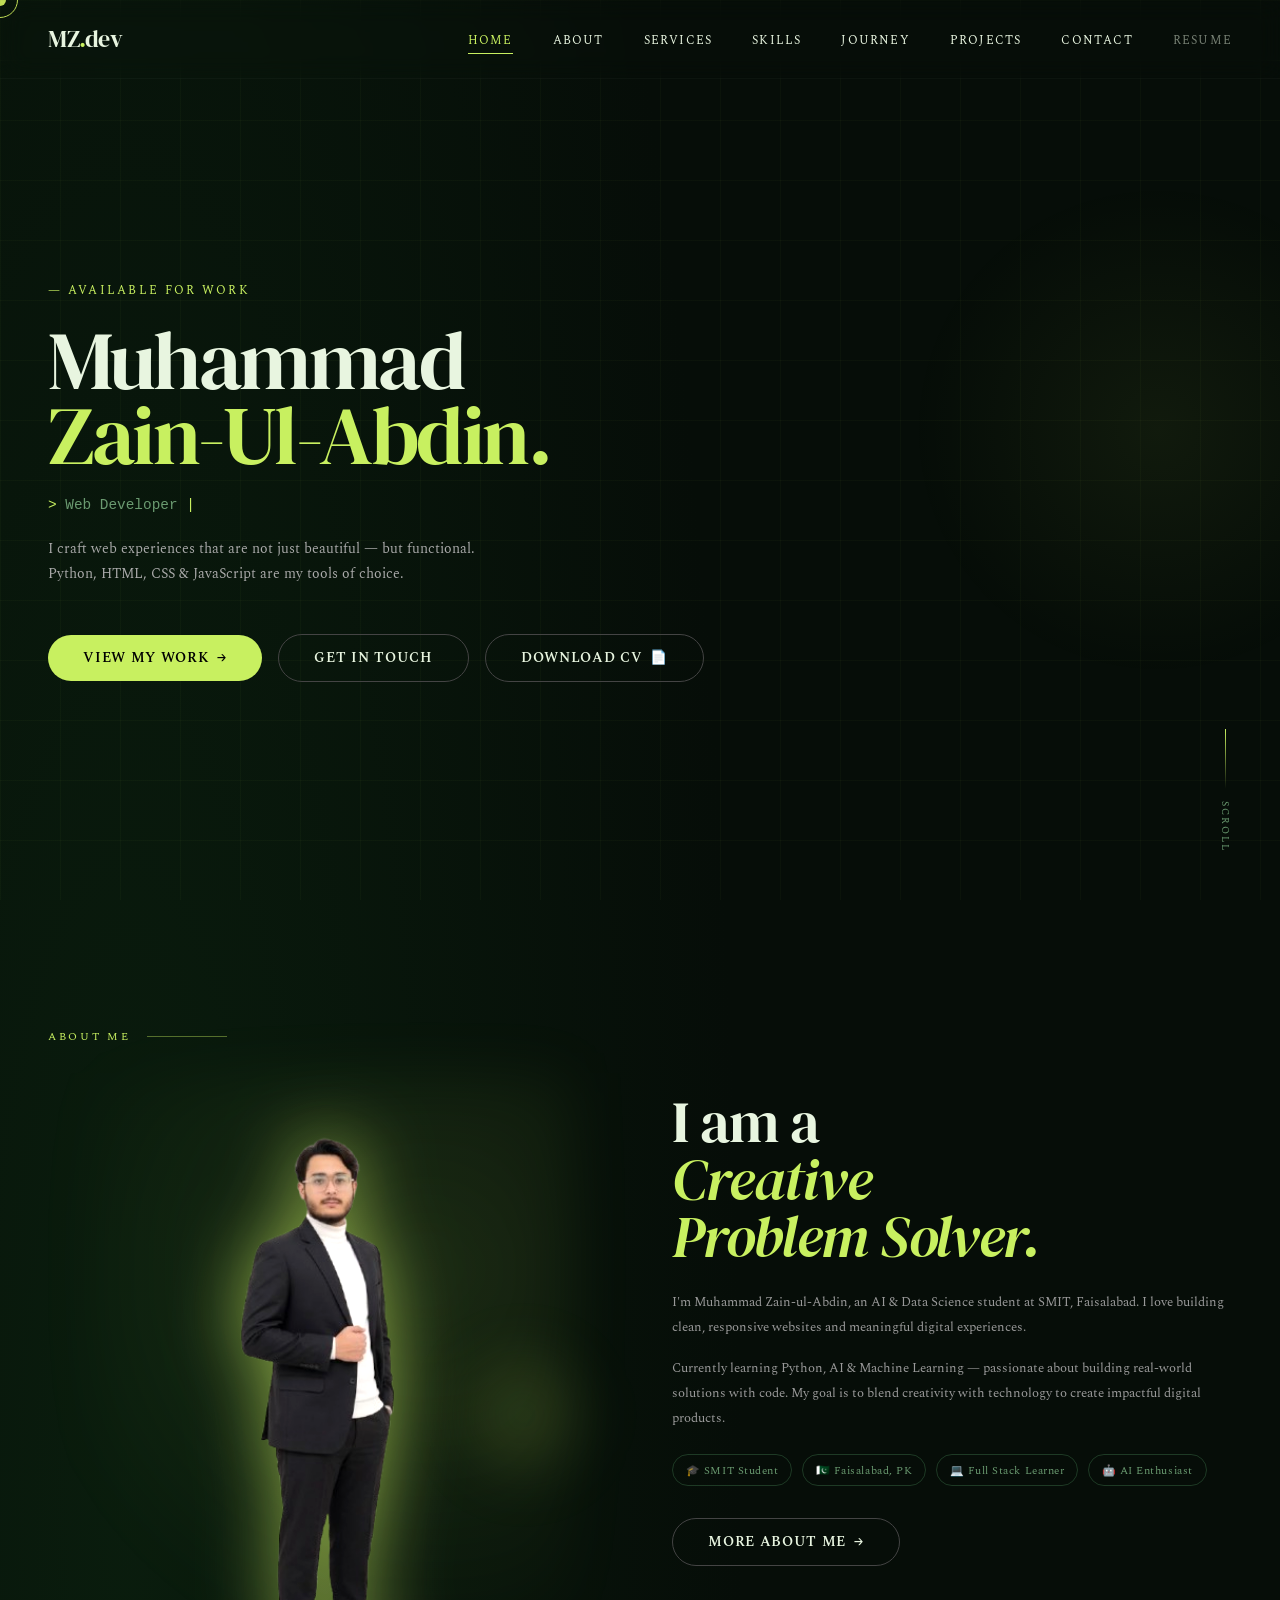
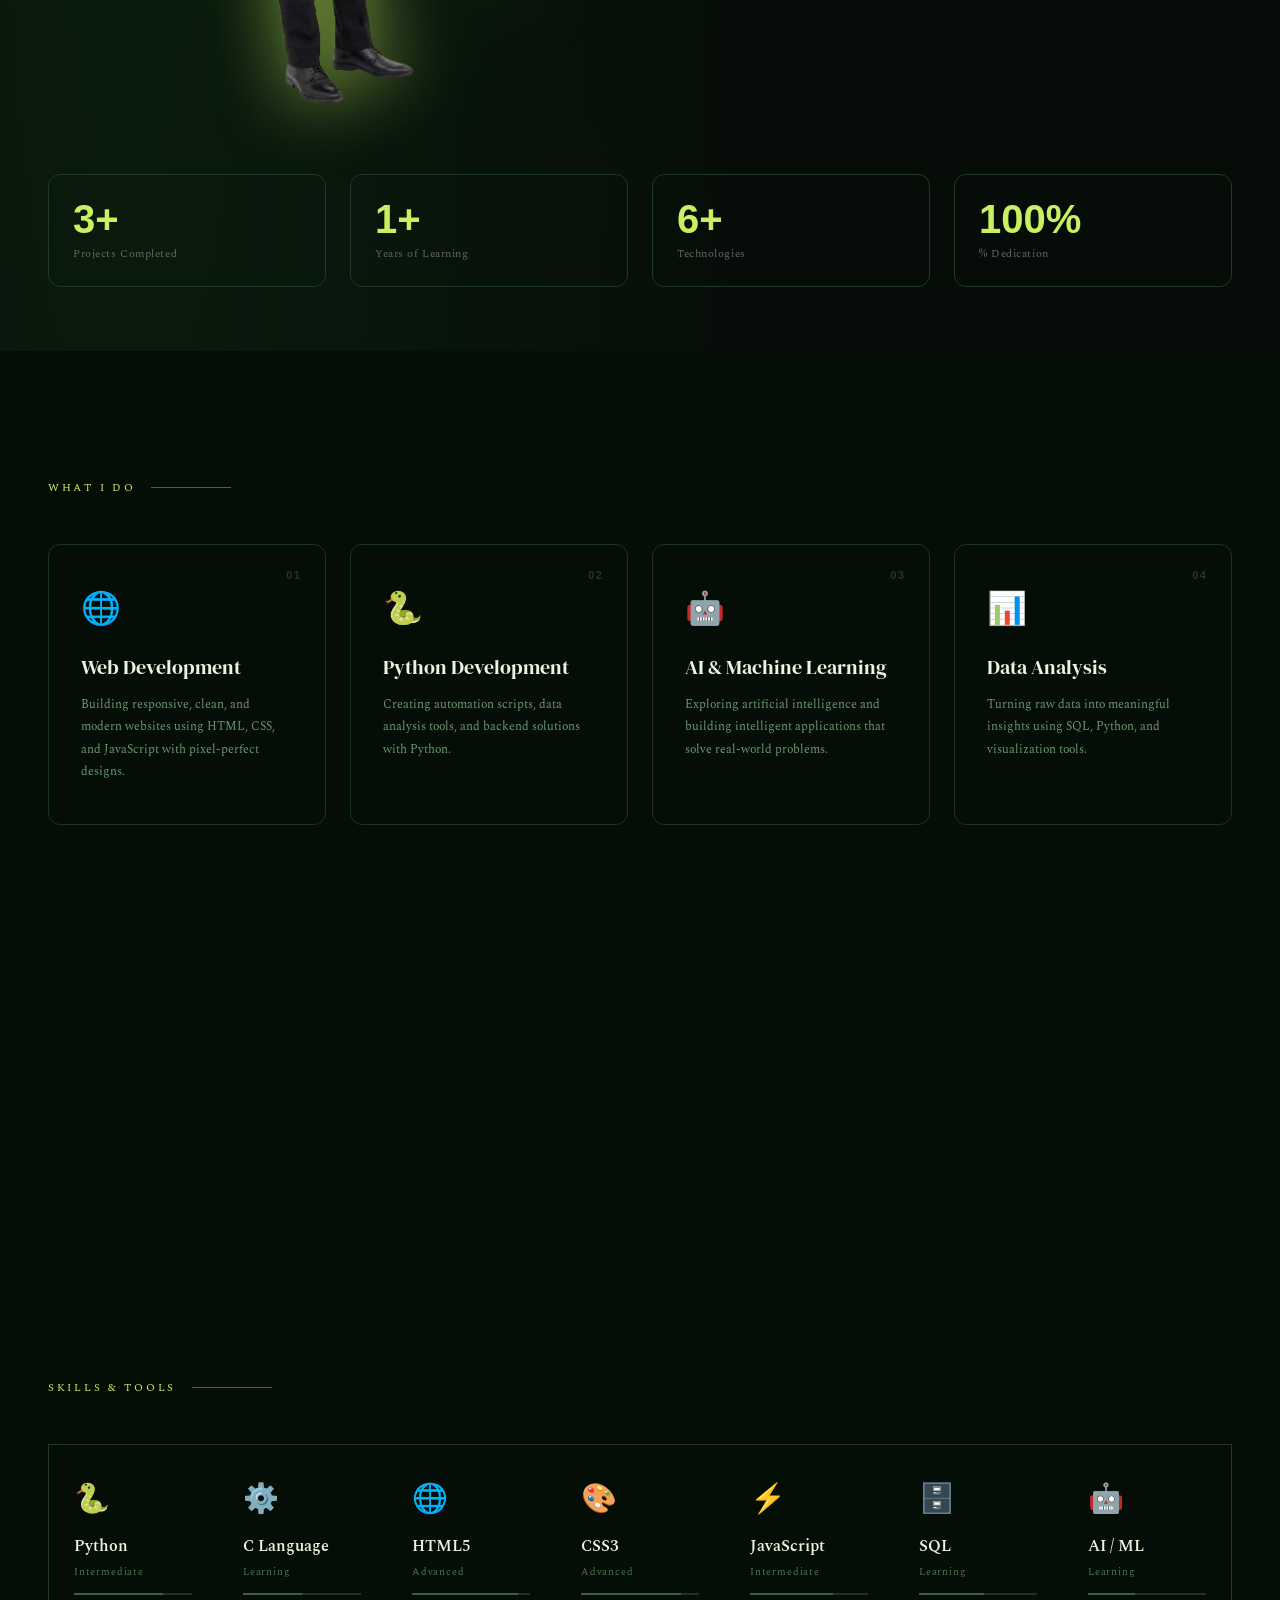
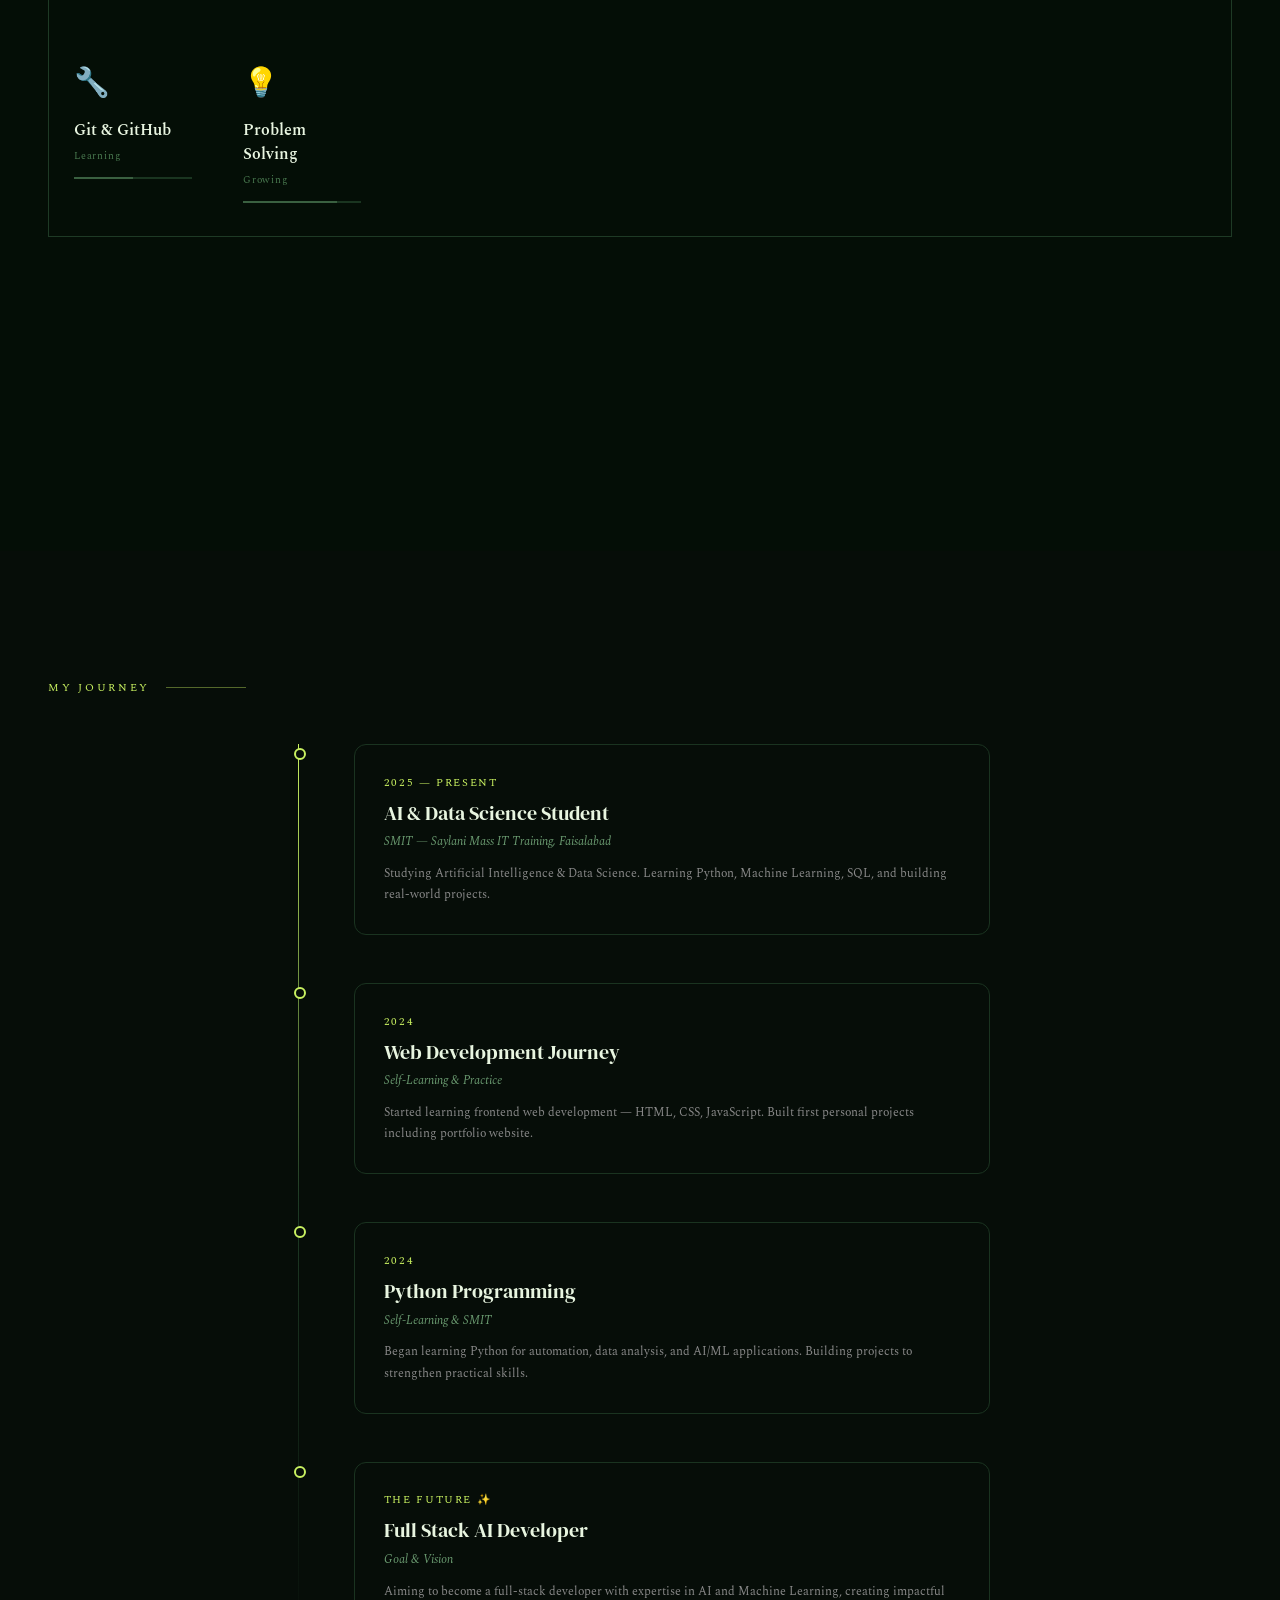
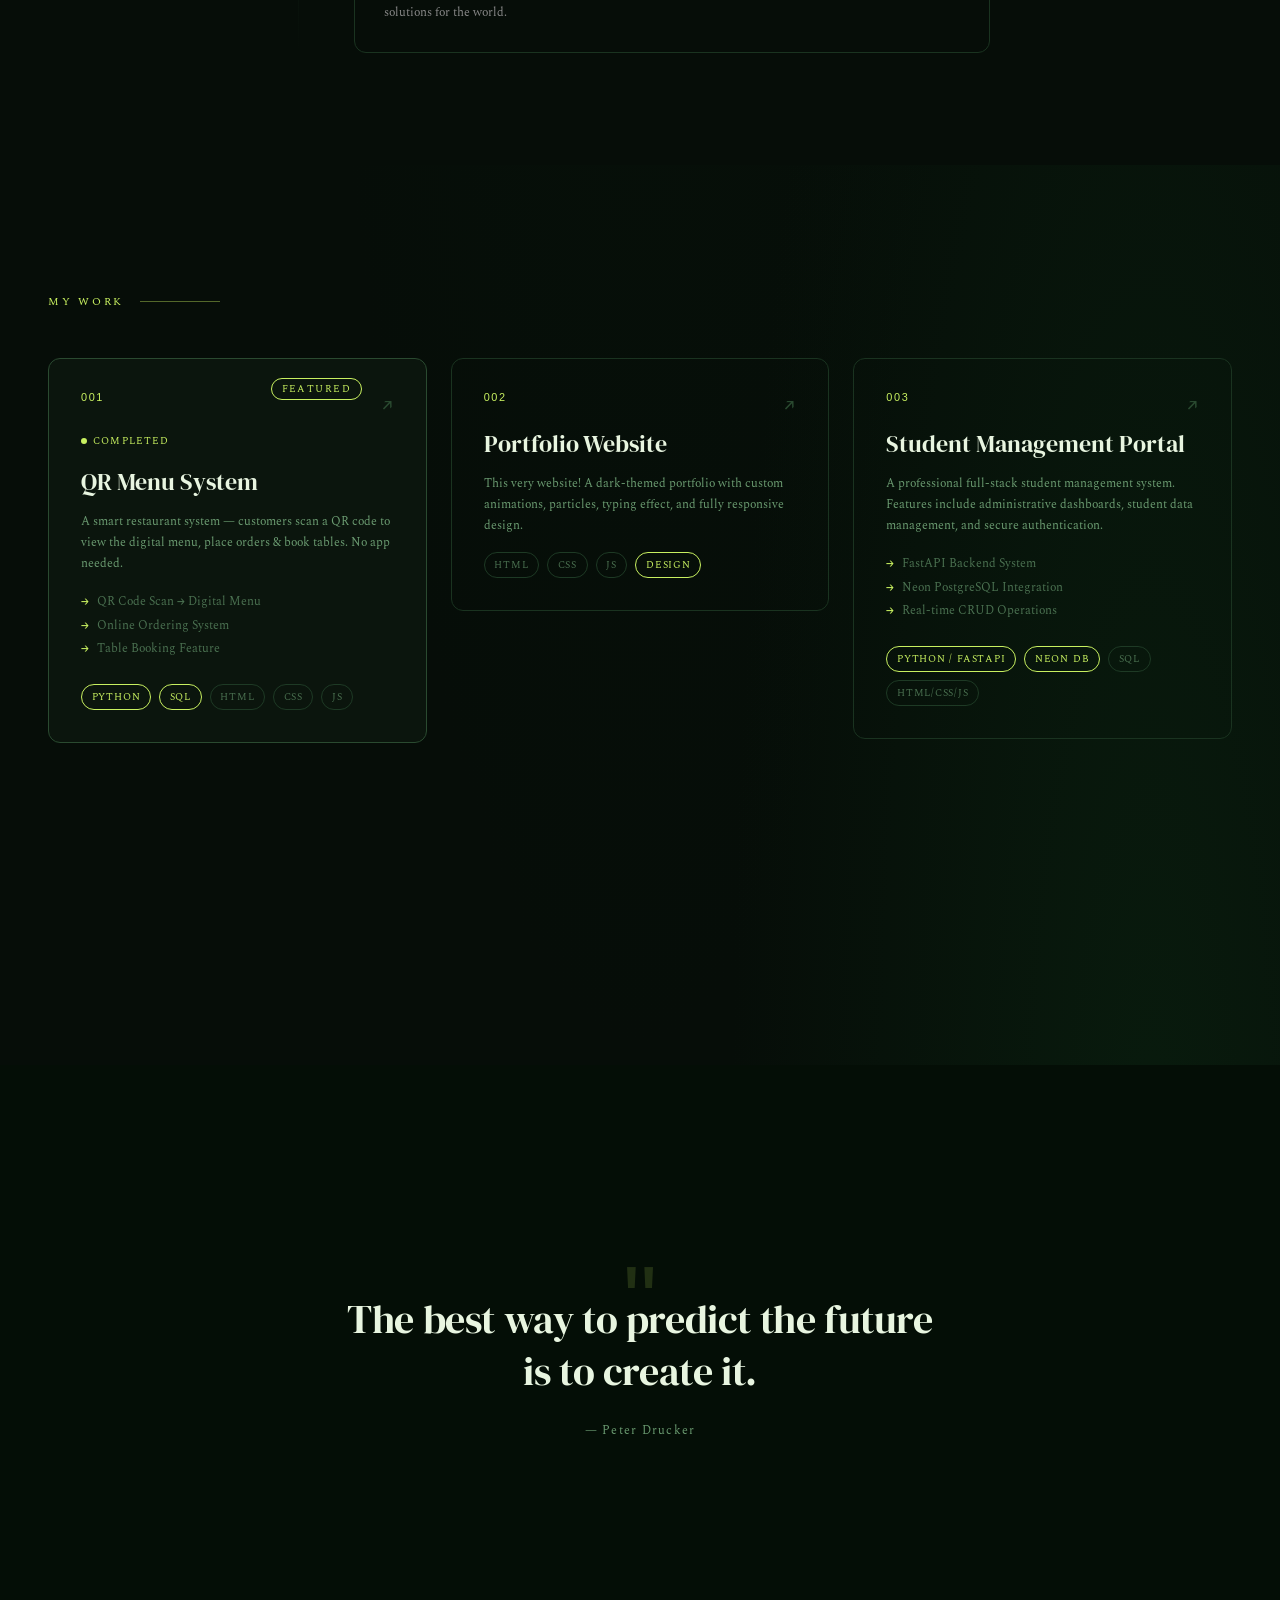
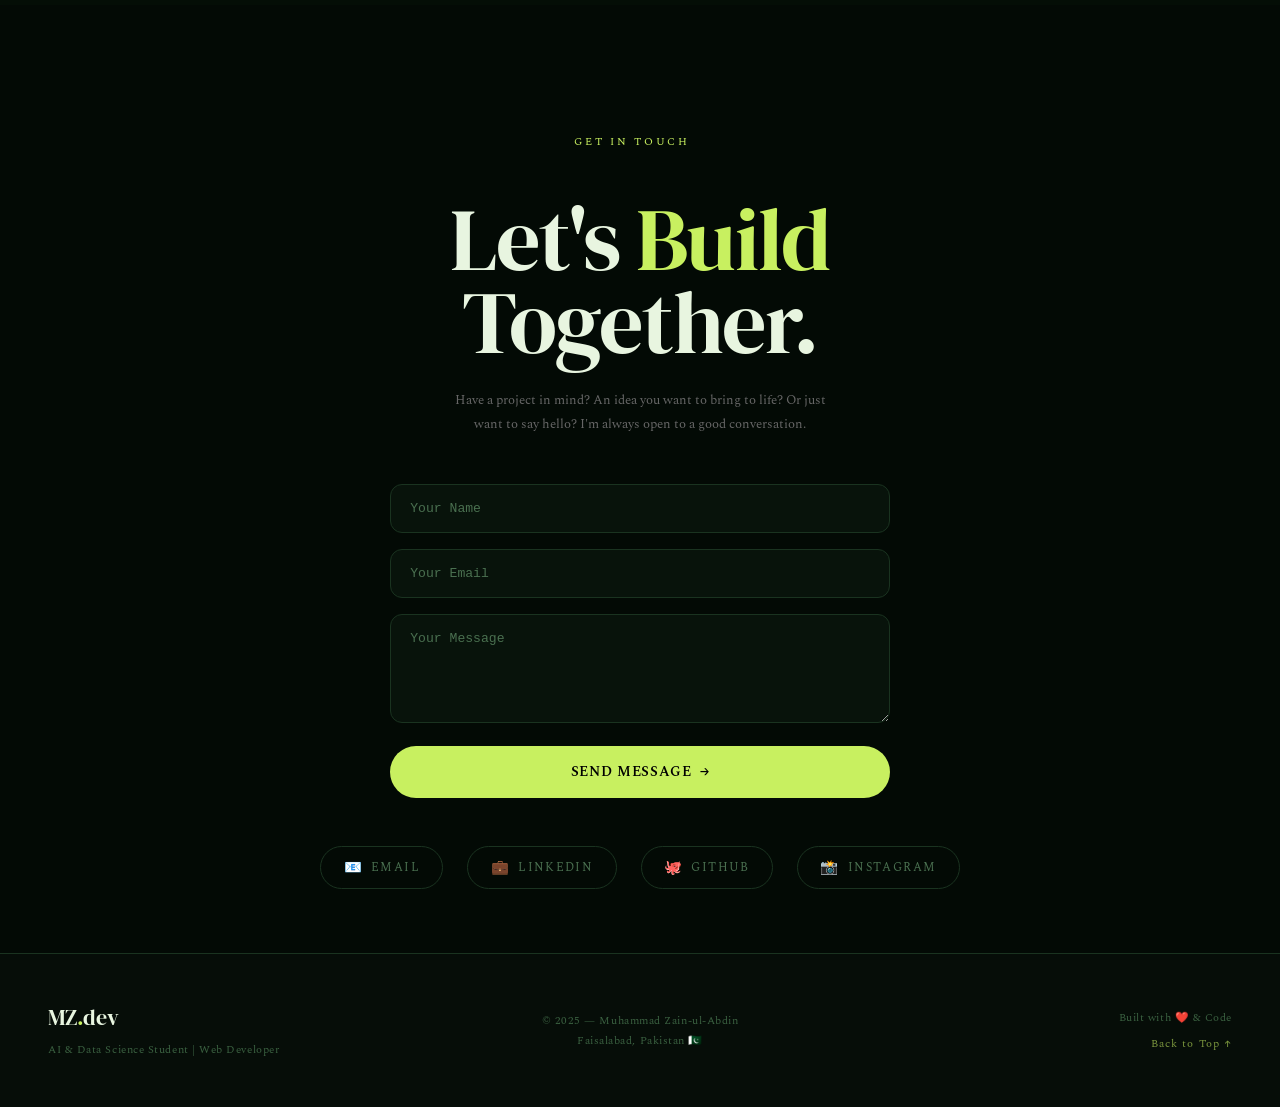
==== commit c28489a9: "Restored 'Download CV' button functionality" ====
--- a/index.html
+++ b/index.html
@@ -105,8 +105,9 @@
       <a href="#contact" class="btn btn-outline" id="heroContactBtn">
         <span class="btn-text">Get In Touch</span>
       </a>
-      <a href="about-details.html" class="btn btn-outline" id="heroResumeBtn" title="More About Me">
-        <span class="btn-text">📄 About Me Details</span>
+      <a href="assets/docs/Muhammad_Zain_CV.docx" download class="btn btn-outline" id="heroResumeBtn" title="Download CV">
+        <span class="btn-text">Download CV</span>
+        <span class="btn-icon">📄</span>
       </a>
     </div>
 
@@ -155,7 +156,7 @@
         <div class="about-cta reveal" style="margin-top: 2rem;">
           <a href="about-details.html" class="btn btn-outline" id="moreAboutBtn">
             <span class="btn-text">More About Me</span>
-            <span class="btn-icon">✨</span>
+            <span class="btn-icon">→</span>
           </a>
         </div>
 
--- a/assets/css/style.css
+++ b/assets/css/style.css
@@ -1452,9 +1452,7 @@
   }
 
   @media (max-width: 500px) {
-    h1 br {
-      display: none;
-    }
+    /* Kept intentionally empty to override previous hidden br if needed, but safe to just remove the internal rule */
   }
 
   .hero-sub {
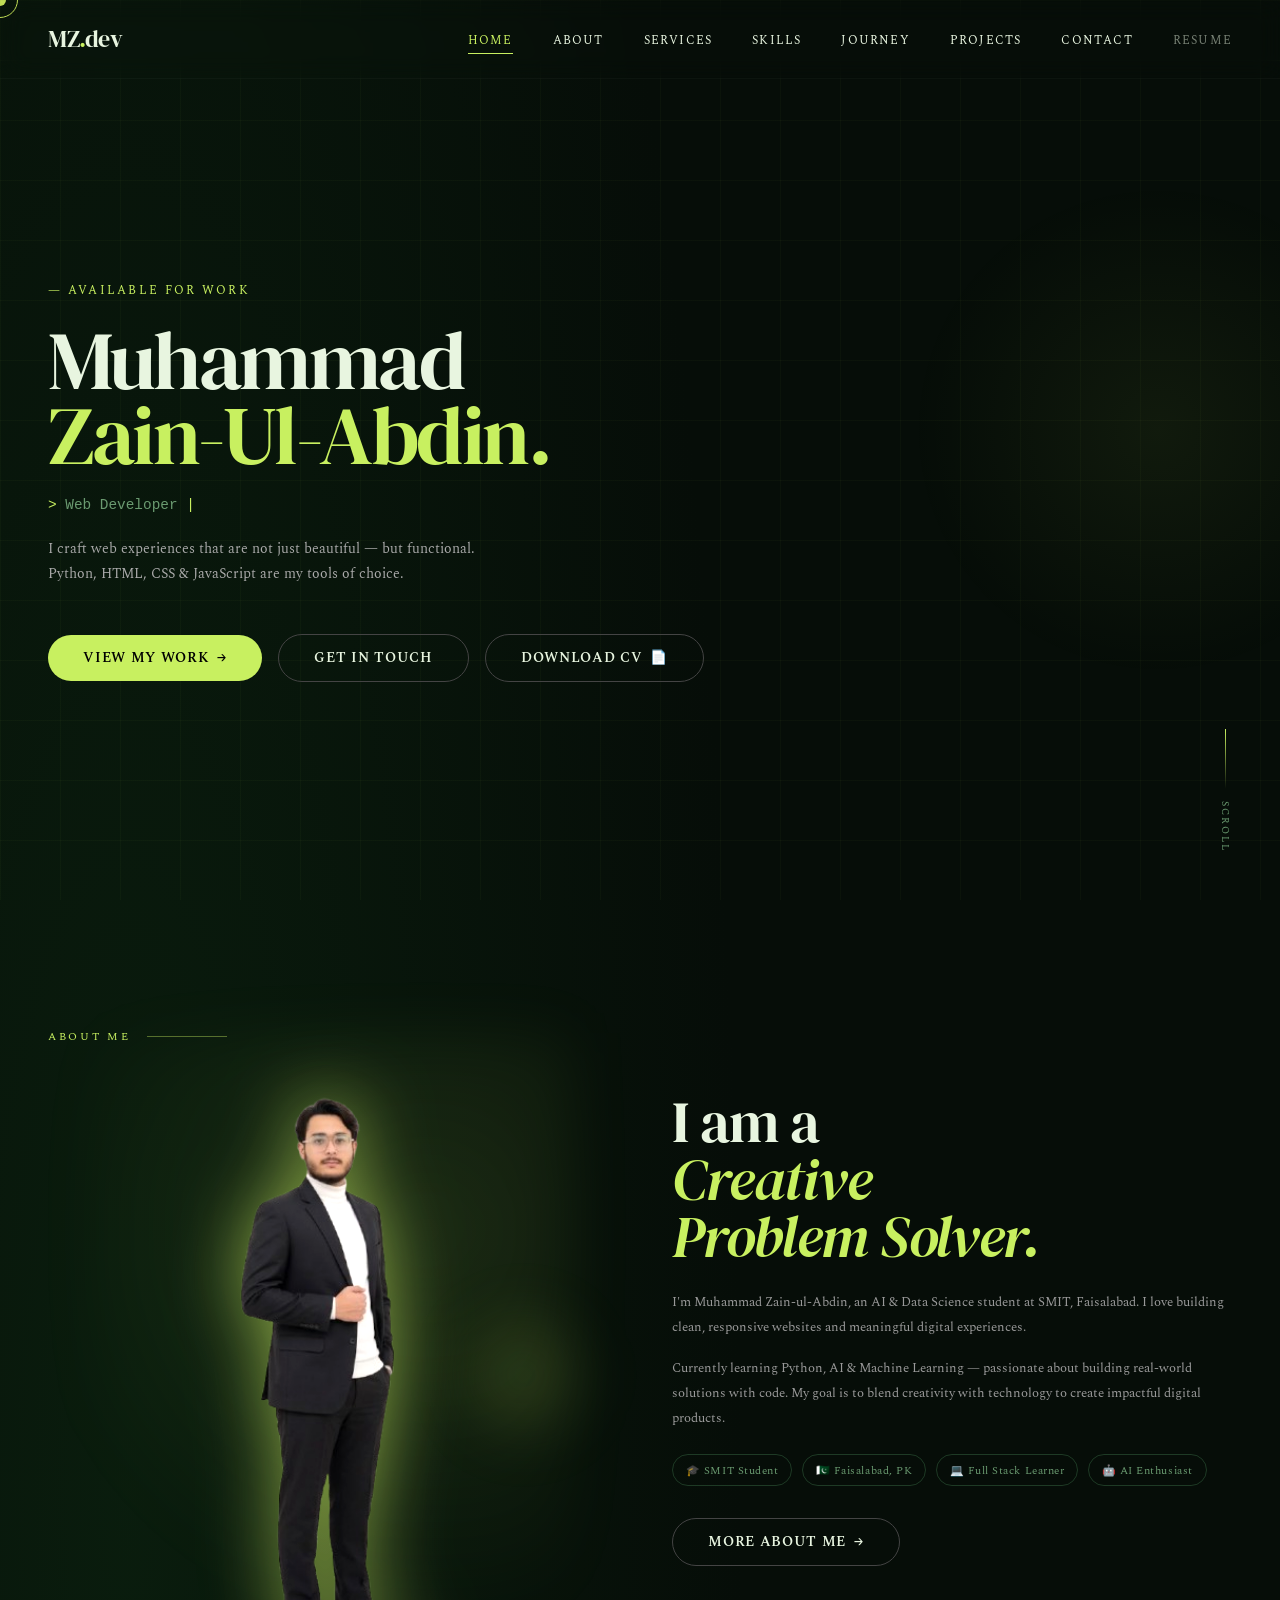
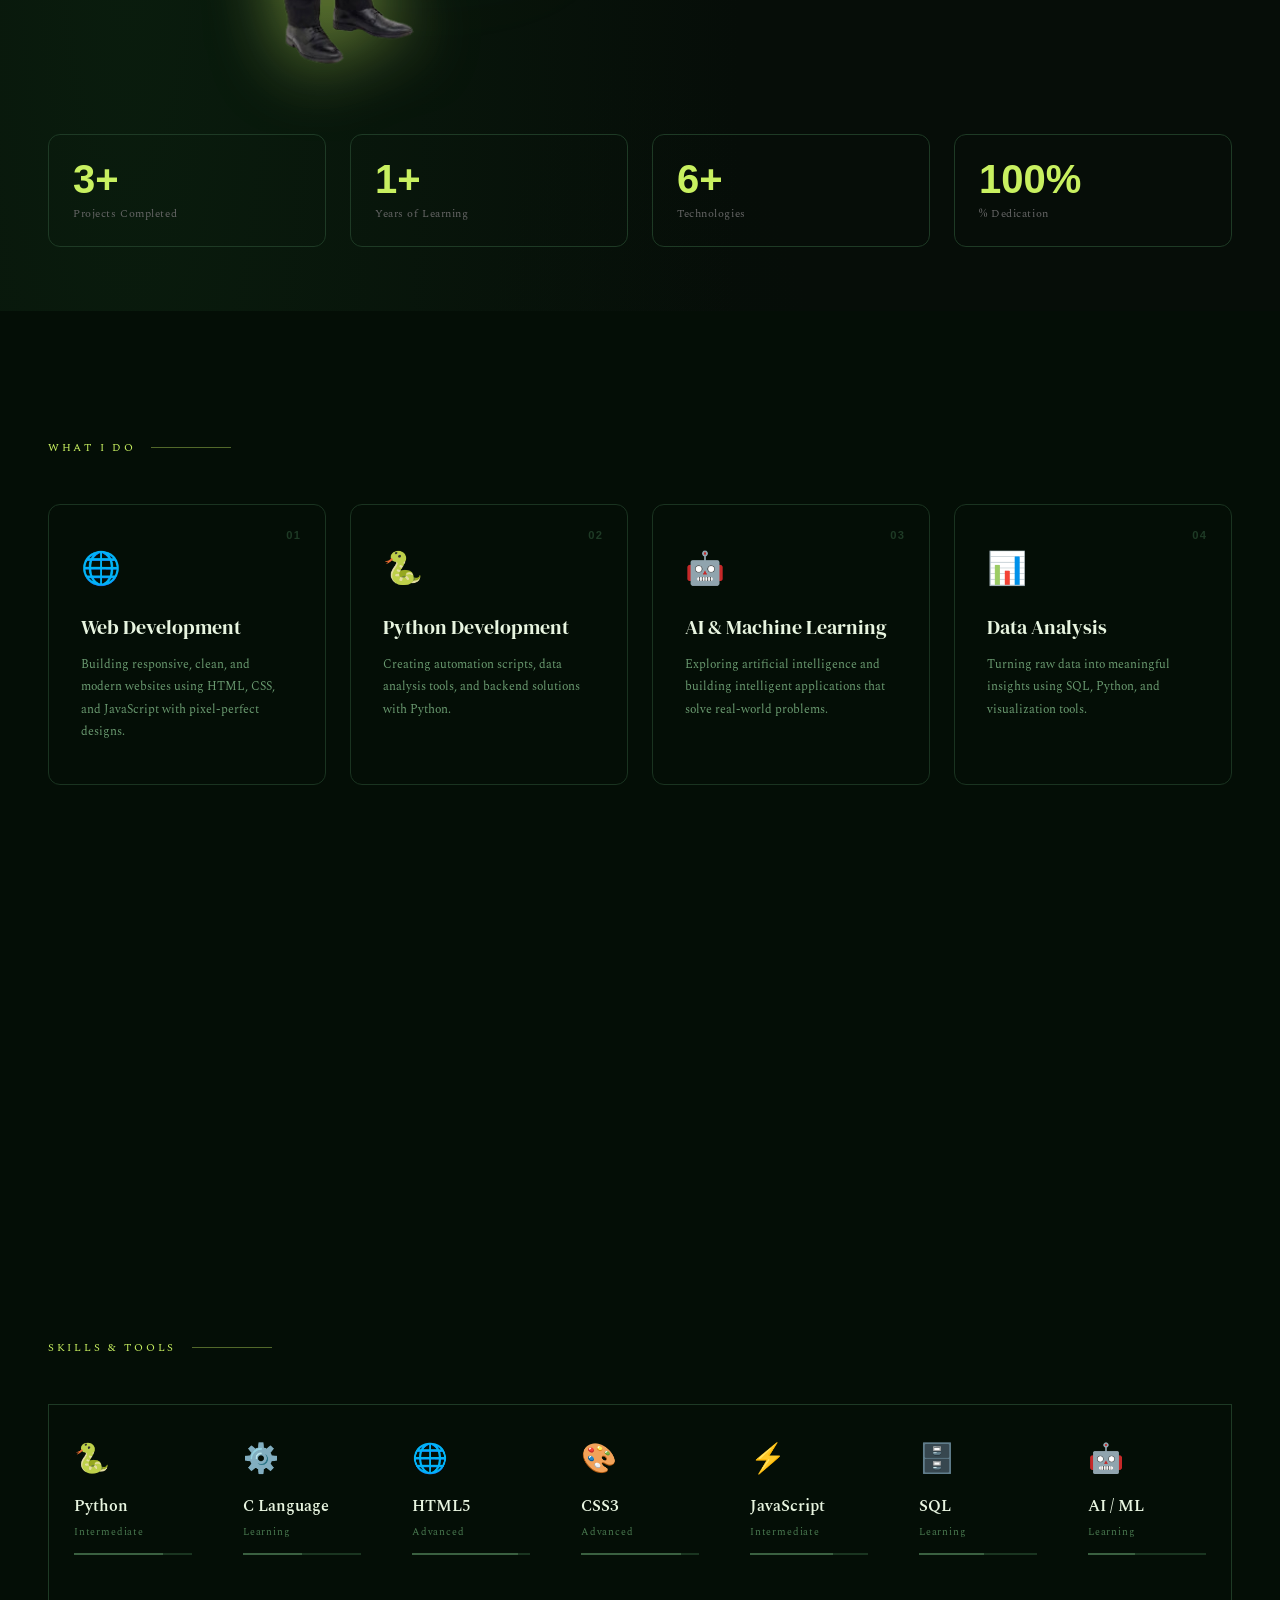
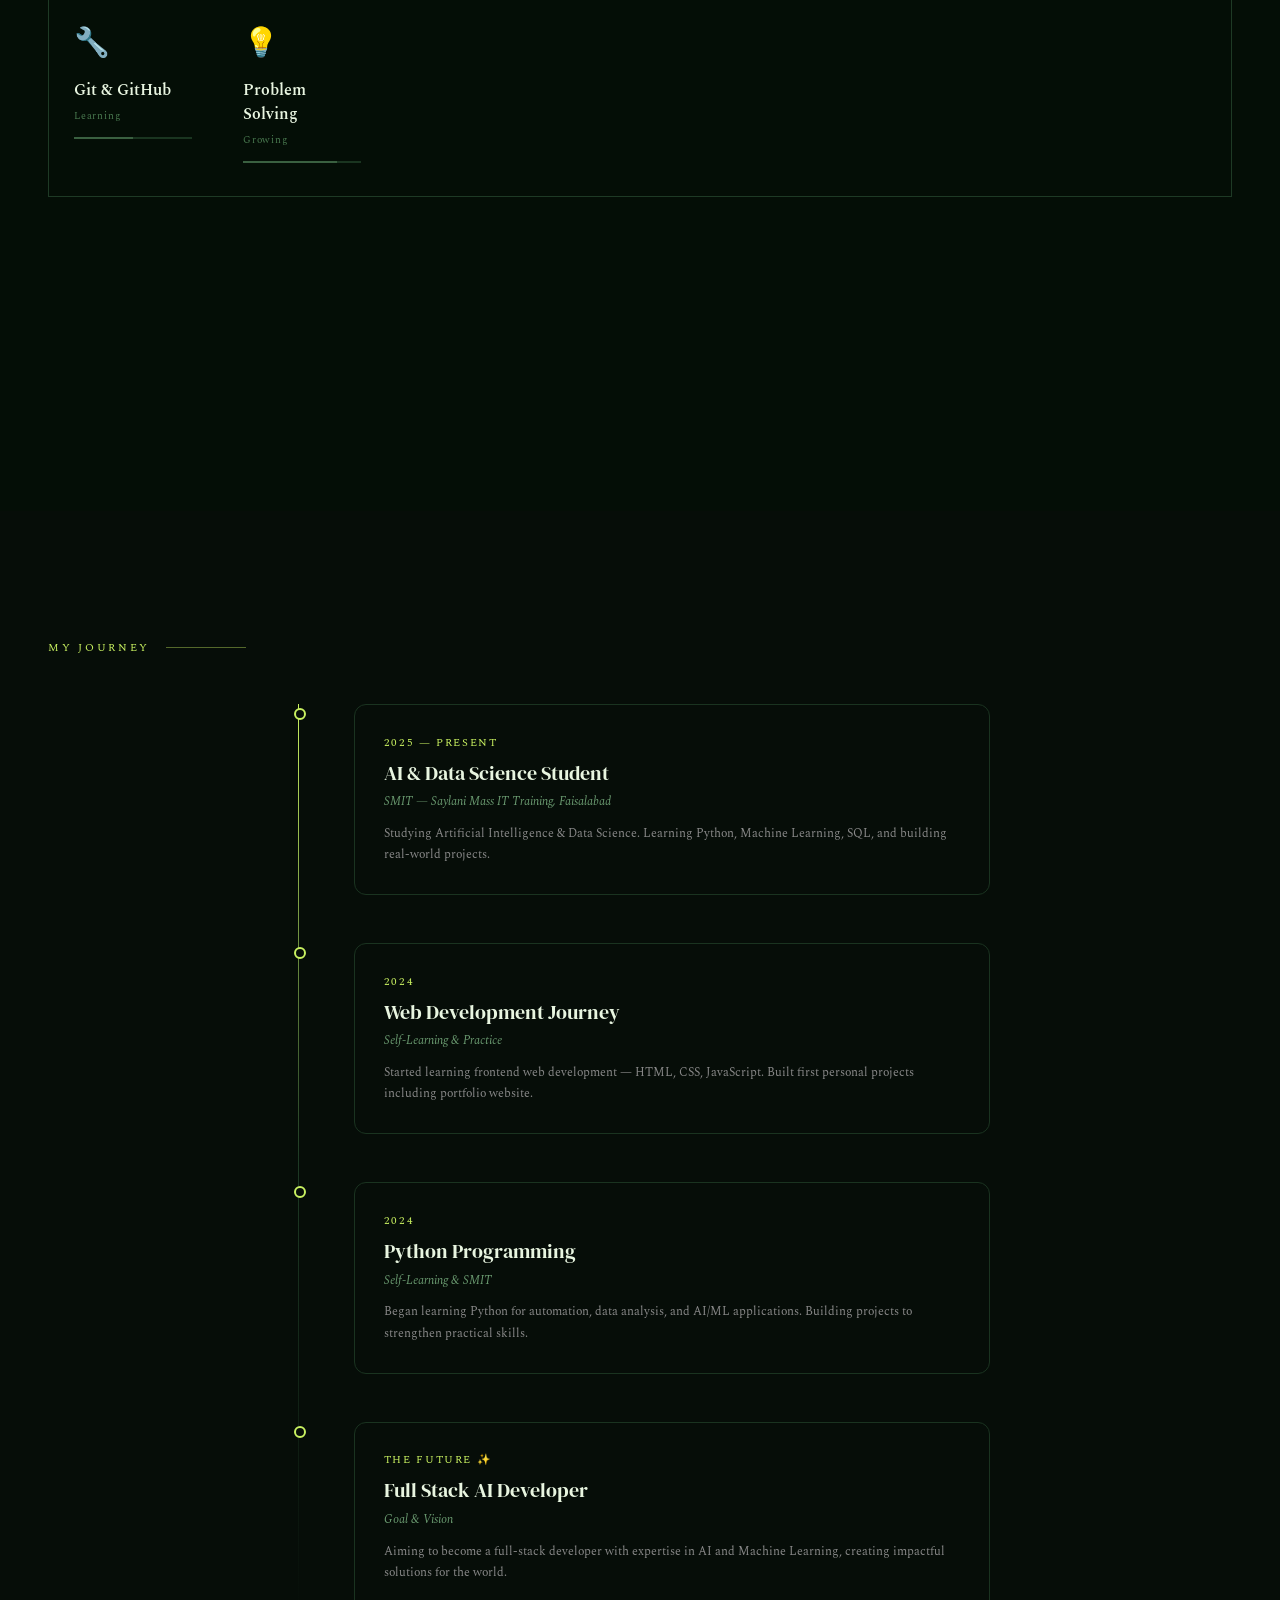
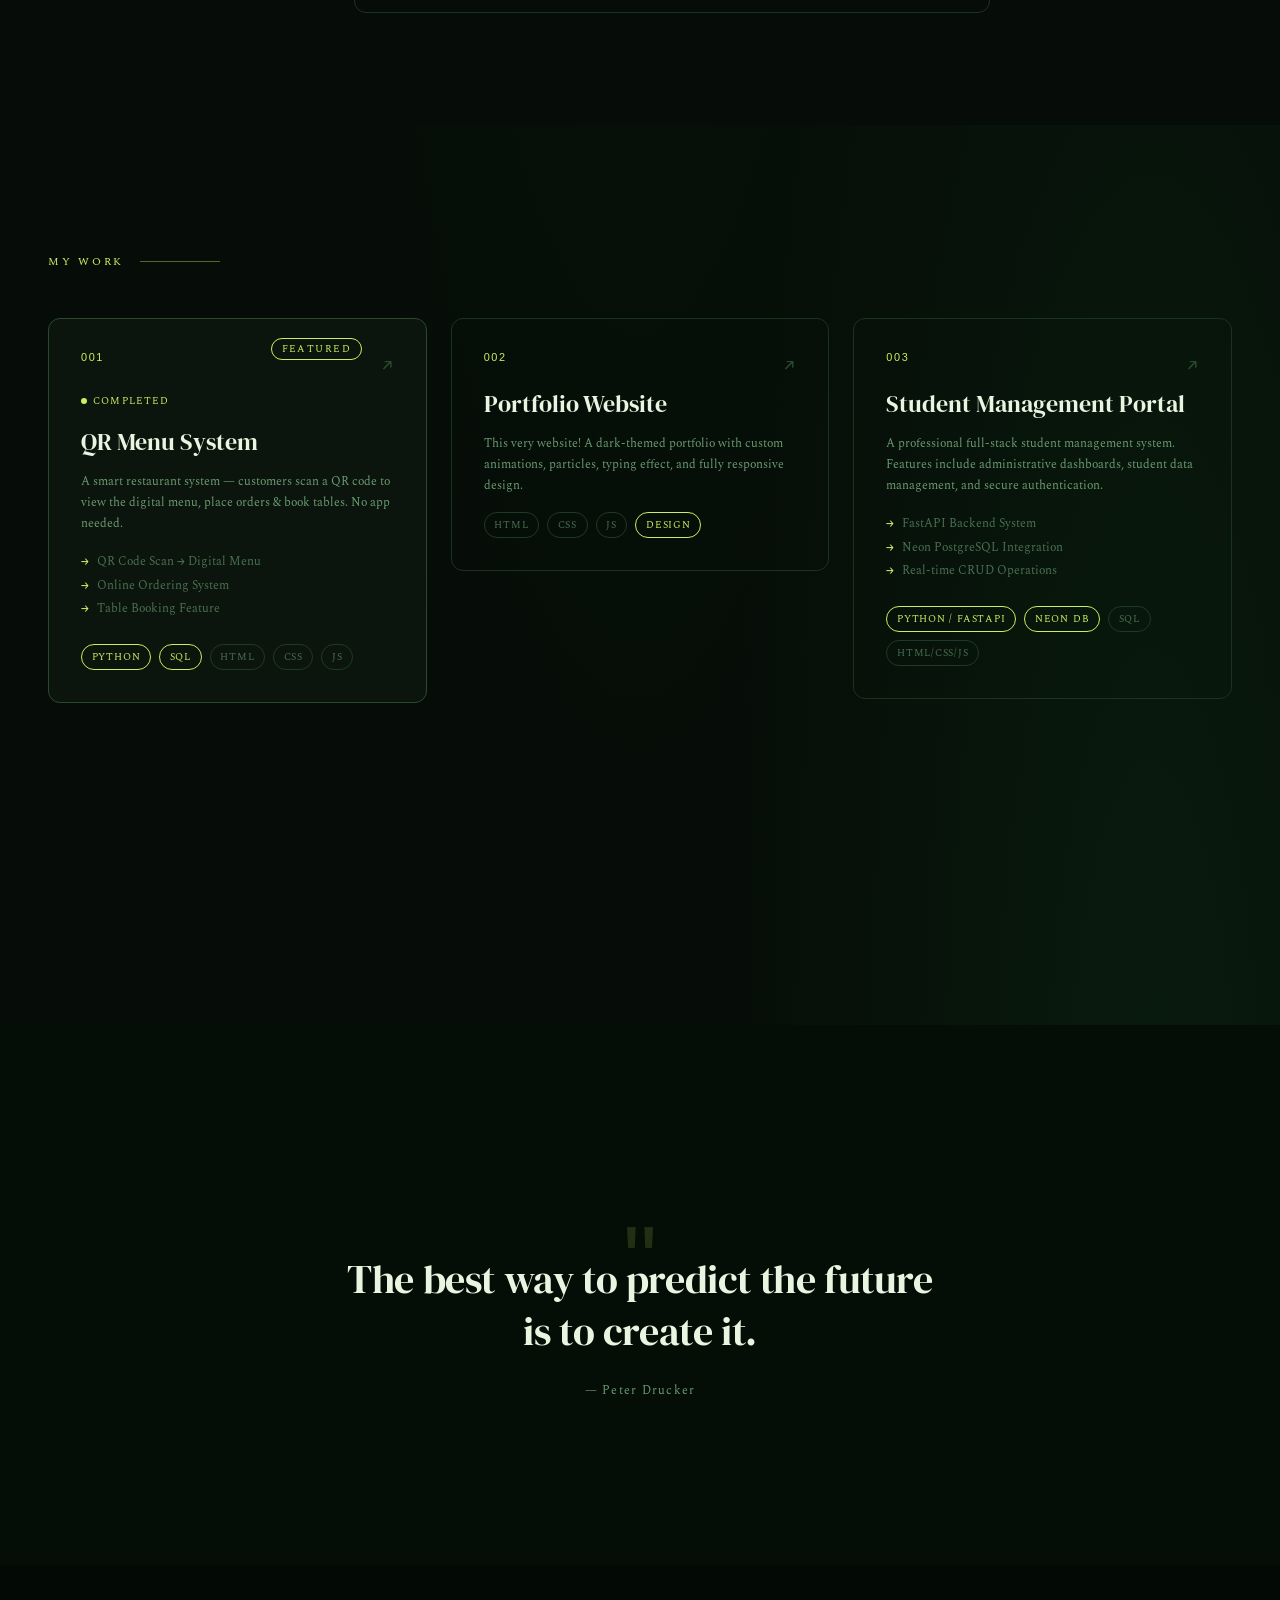
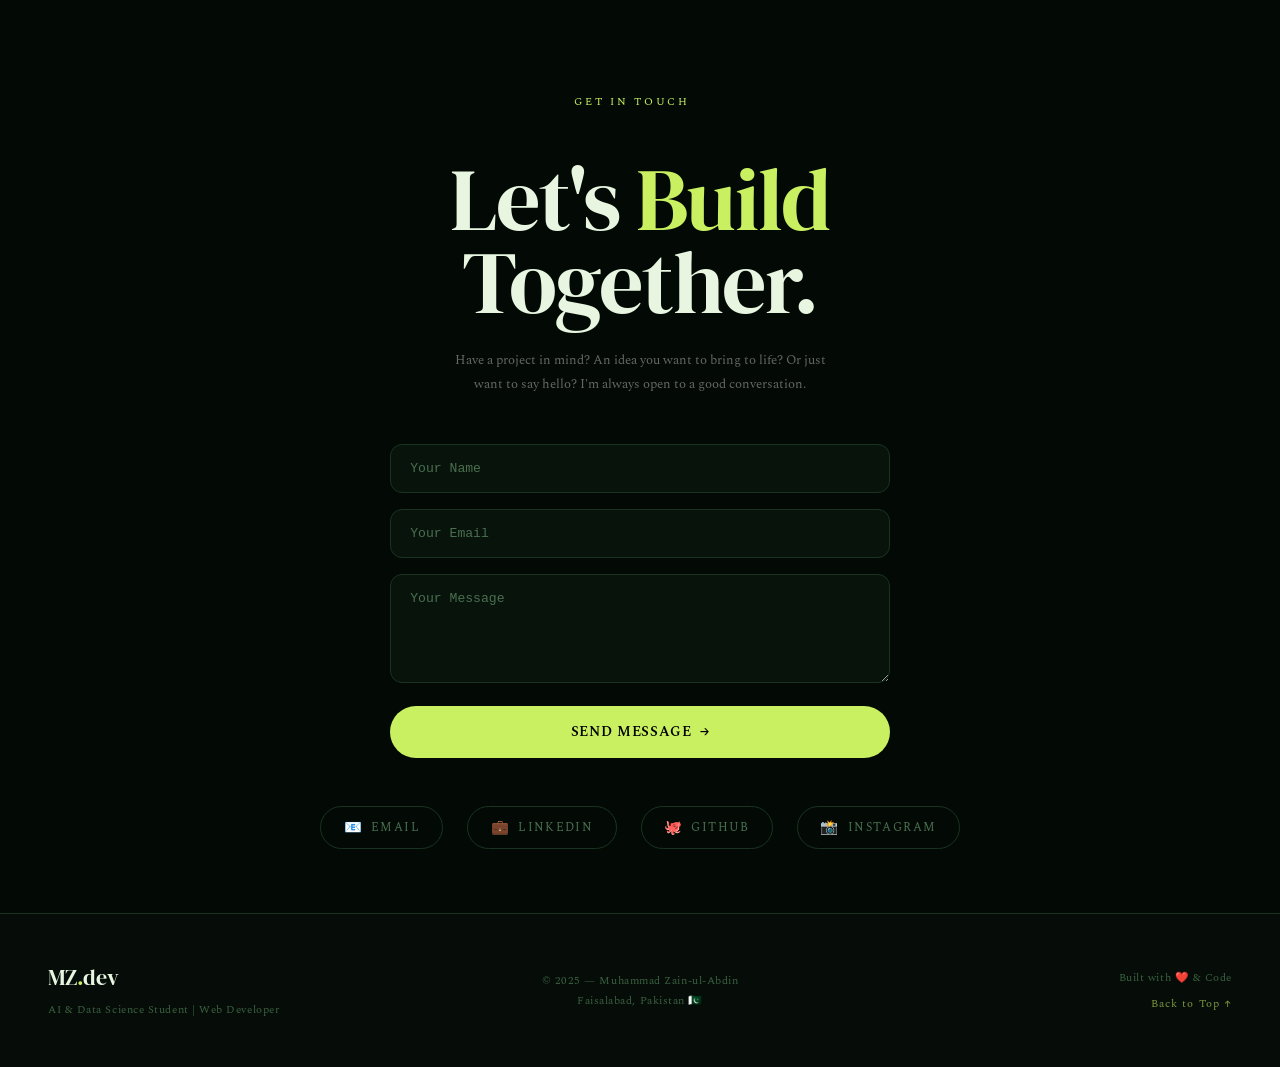
==== commit 039f394f: "Fix: Revert about page mobile mobile layout and update contact form ajax endpoint" ====
--- a/index.html
+++ b/index.html
@@ -481,7 +481,7 @@
     </p>
 
     <!-- Contact Form -->
-    <form class="contact-form reveal" id="contactForm" action="https://formsubmit.co/zzawar521@gmail.com" method="POST">
+    <form class="contact-form reveal" id="contactForm" action="https://formsubmit.co/ajax/zzawar521@gmail.com" method="POST">
       <!-- FormSubmit config -->
       <input type="hidden" name="_subject" value="New Portfolio Contact!" />
       <input type="hidden" name="_captcha" value="false" />
--- a/assets/css/style.css
+++ b/assets/css/style.css
@@ -515,6 +515,7 @@
 .about-standing-wrapper {
   position: relative;
   width: min(450px, 100%);
+  margin-top: -40px; /* Moved slightly upwards as requested */
   transition: all 0.5s cubic-bezier(0.23, 1, 0.32, 1);
 }
 
@@ -1482,17 +1483,42 @@
     margin: 0 auto;
   }
 
+  .about-standing-wrapper {
+    width: 100%;
+    margin-top: 0;
+  }
+
   .about-text h2 {
     font-size: clamp(1.8rem, 8vw, 2.5rem);
+    margin-bottom: 1.5rem;
+  }
+  
+  .about-text p {
+    font-size: 0.82rem;
+    line-height: 1.9;
+    margin-bottom: 1rem;
   }
 
   .about-badges {
     justify-content: center;
+    gap: 0.6rem;
+    margin-top: 1.5rem;
+  }
+  
+  .about-badge {
+    padding: 0.4rem 0.8rem;
+    font-size: 0.68rem;
   }
 
   .about-cta {
     justify-content: center;
     display: flex;
+    margin-top: 2rem !important;
+  }
+  
+  .about-cta .btn {
+    padding: 0.8rem 2.2rem;
+    font-size: 0.85rem;
   }
 
   .services-grid {
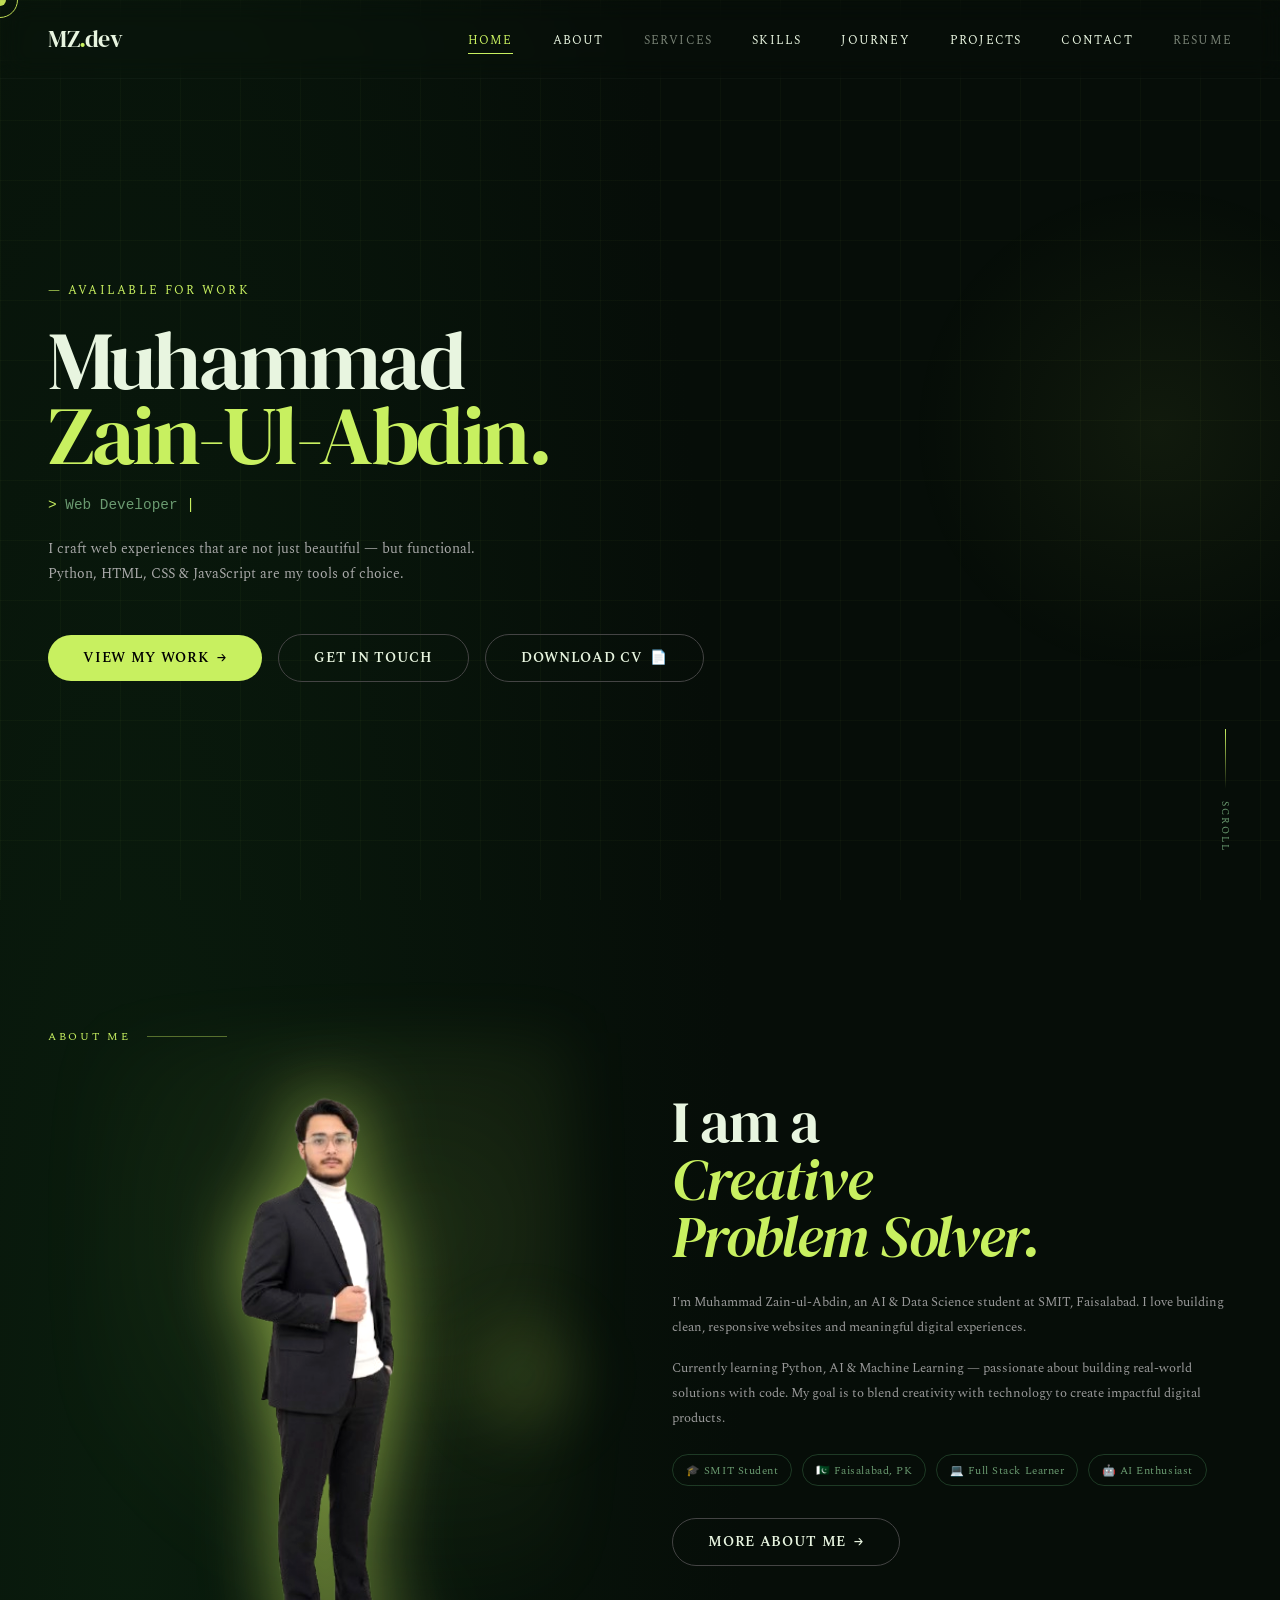
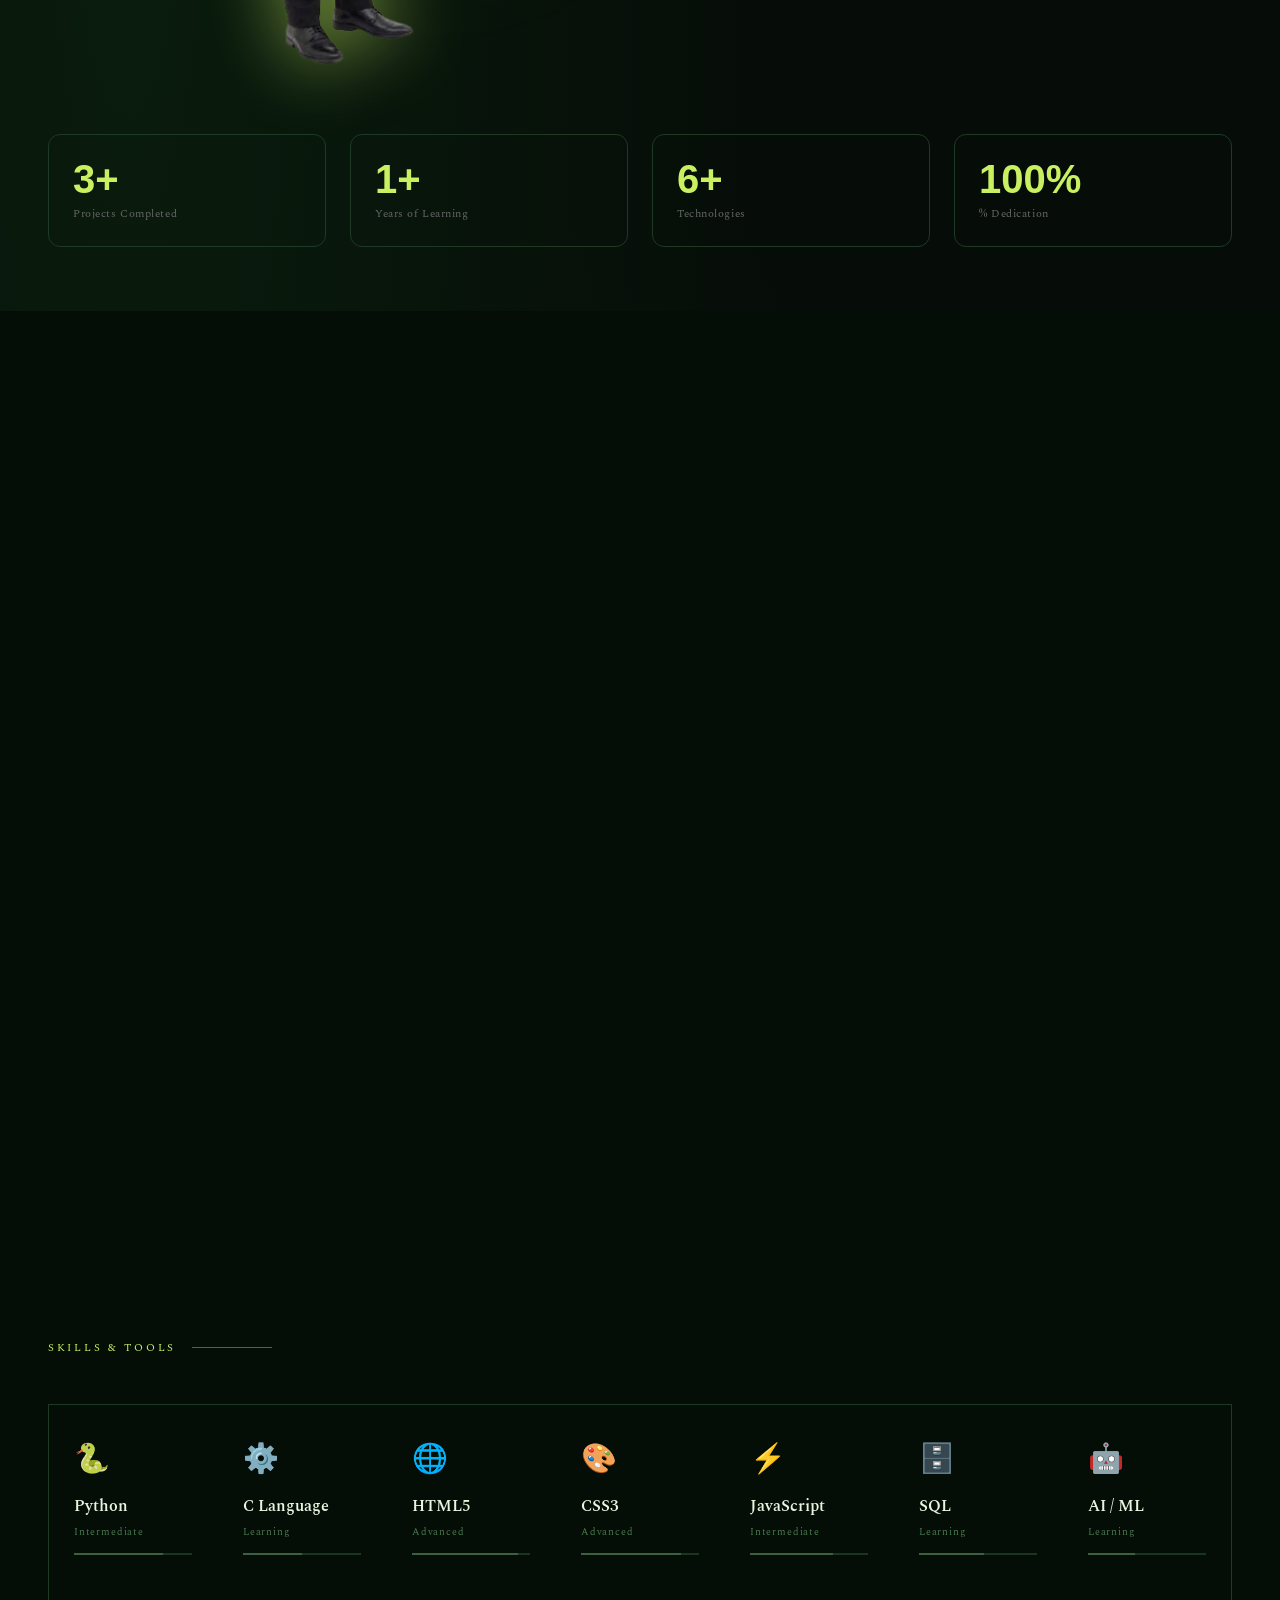
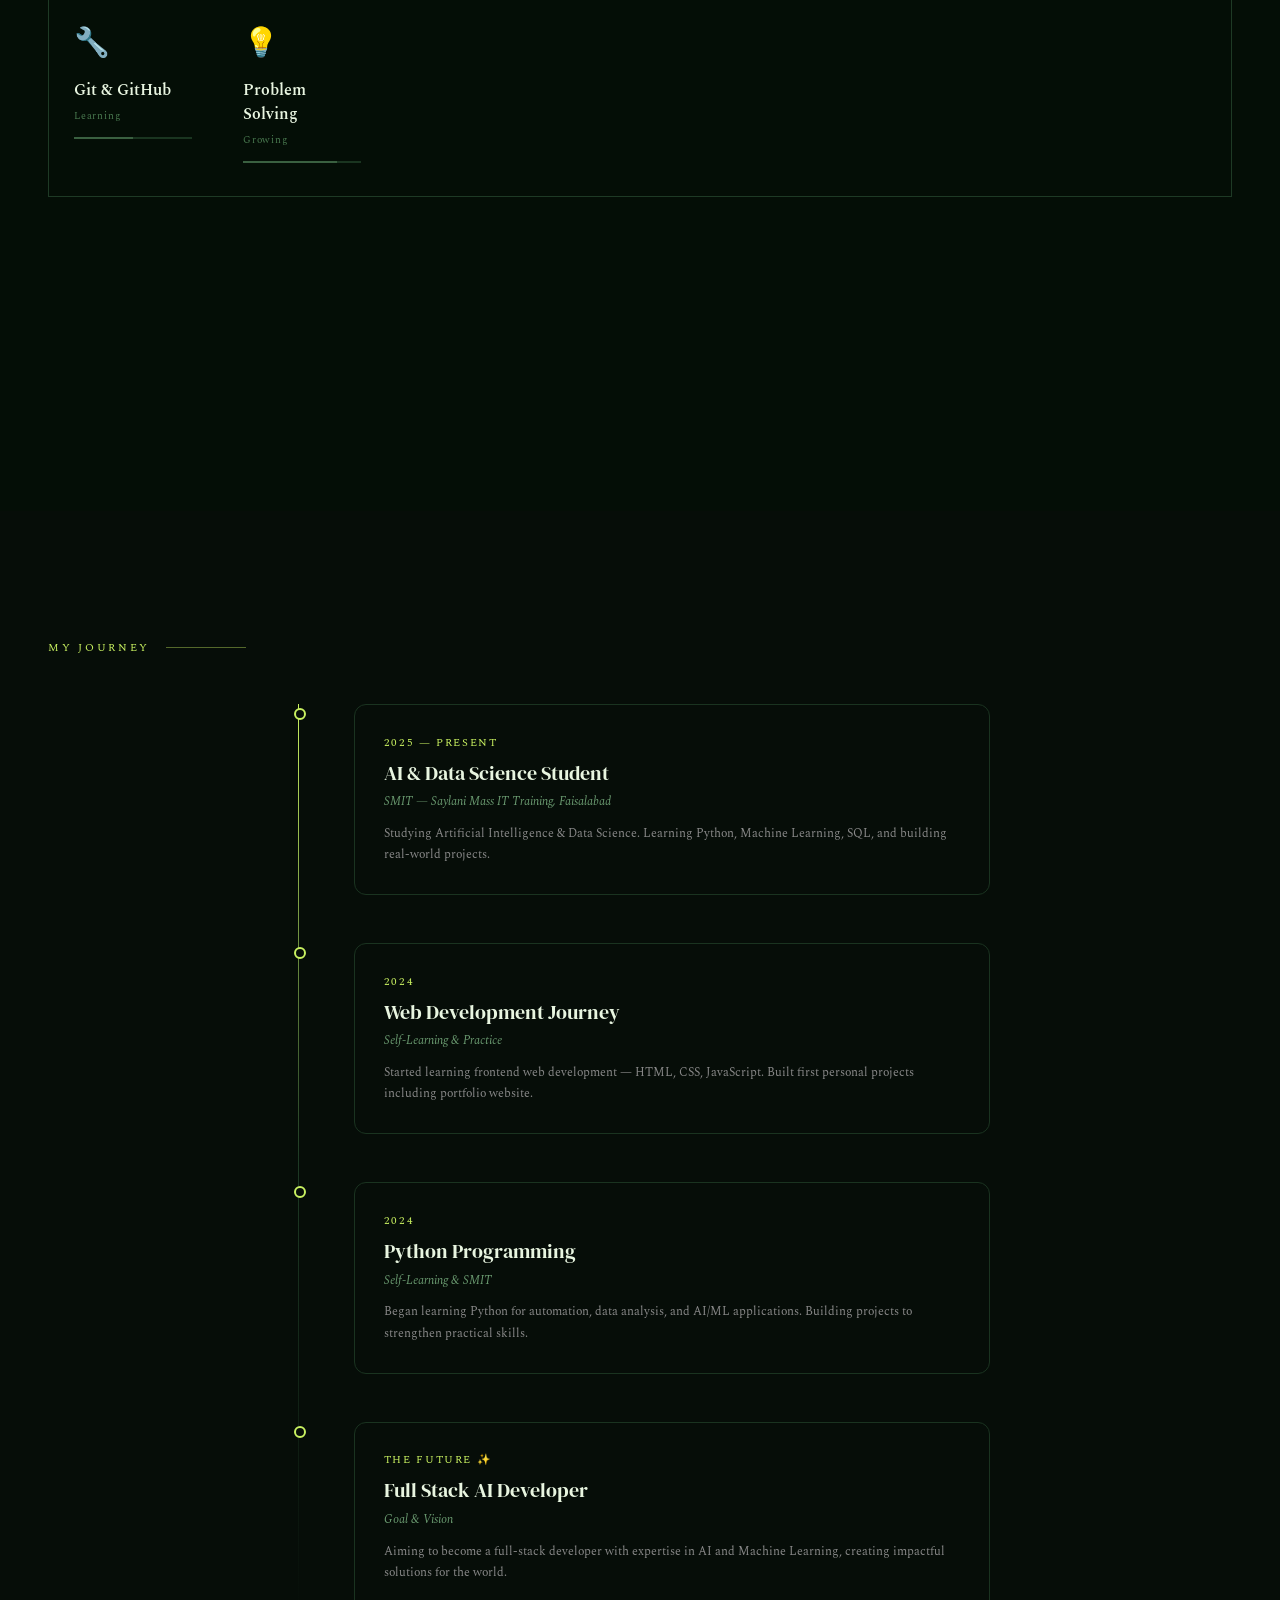
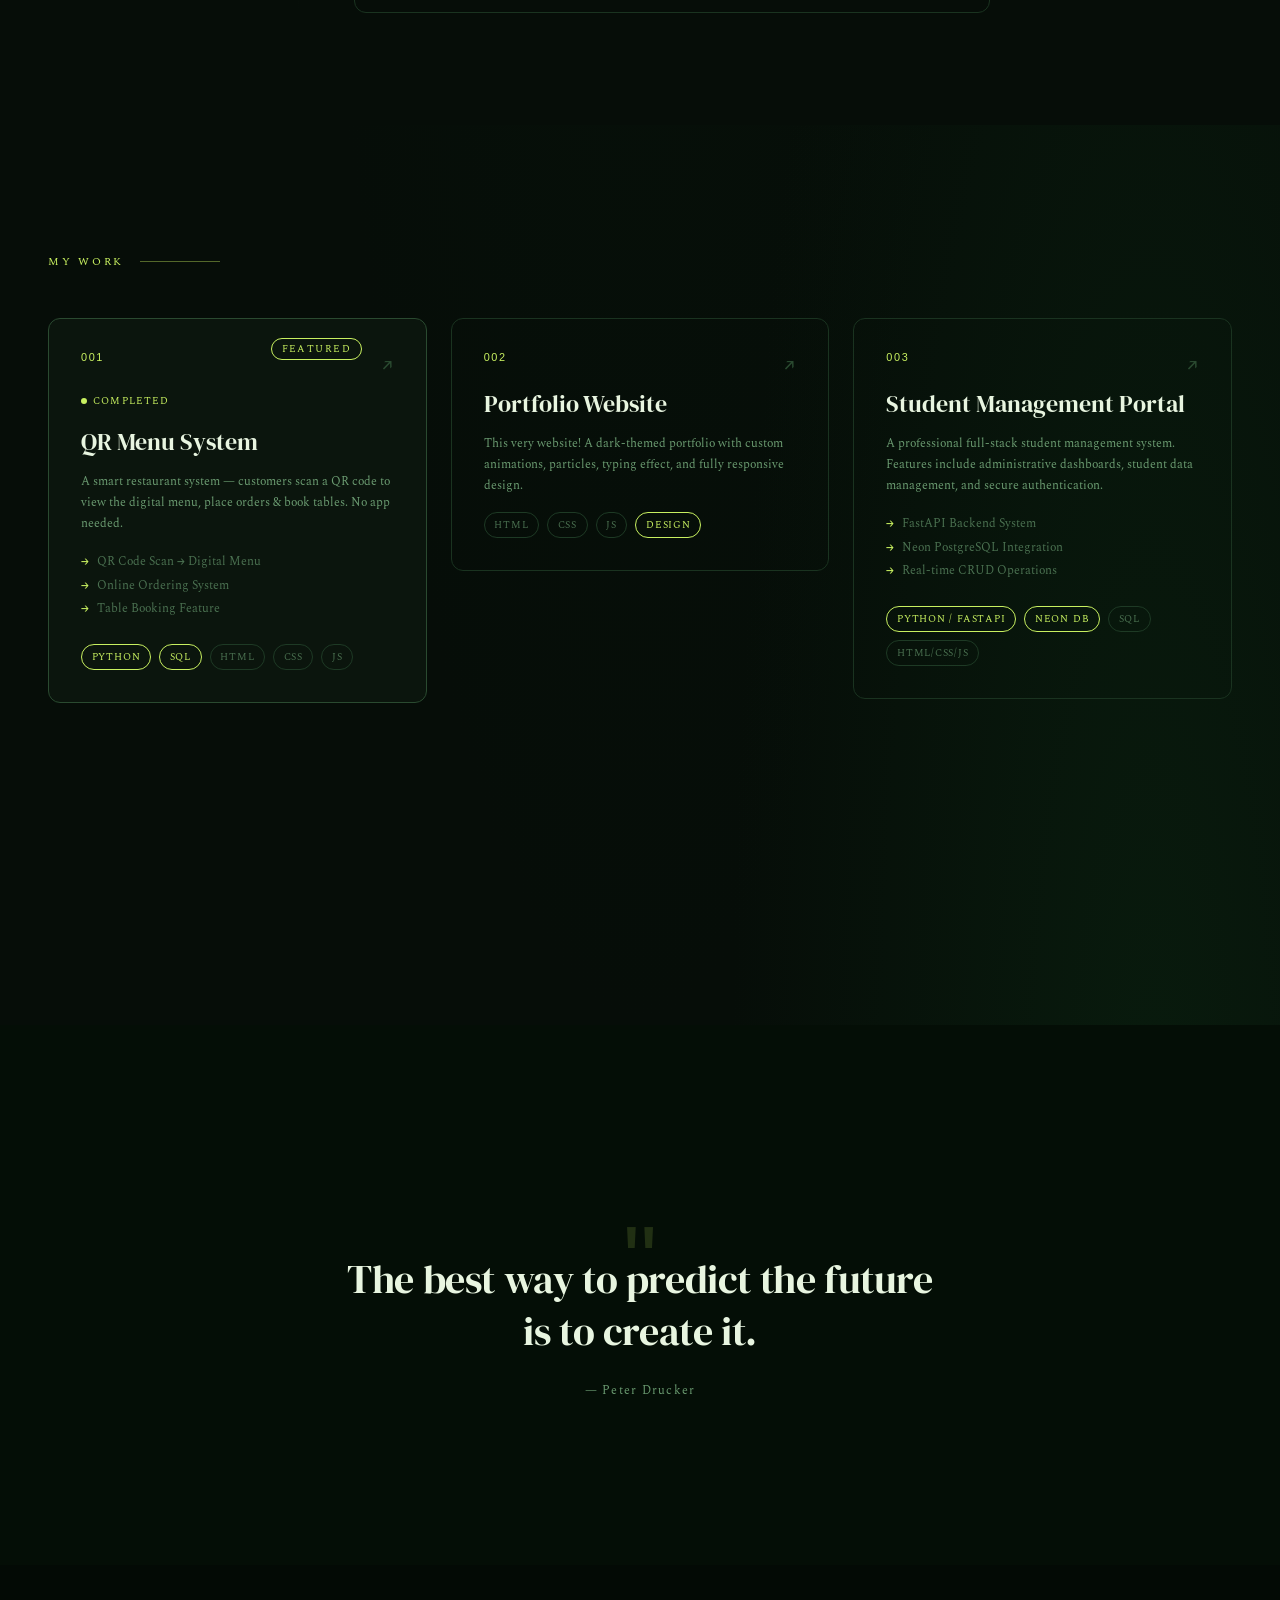
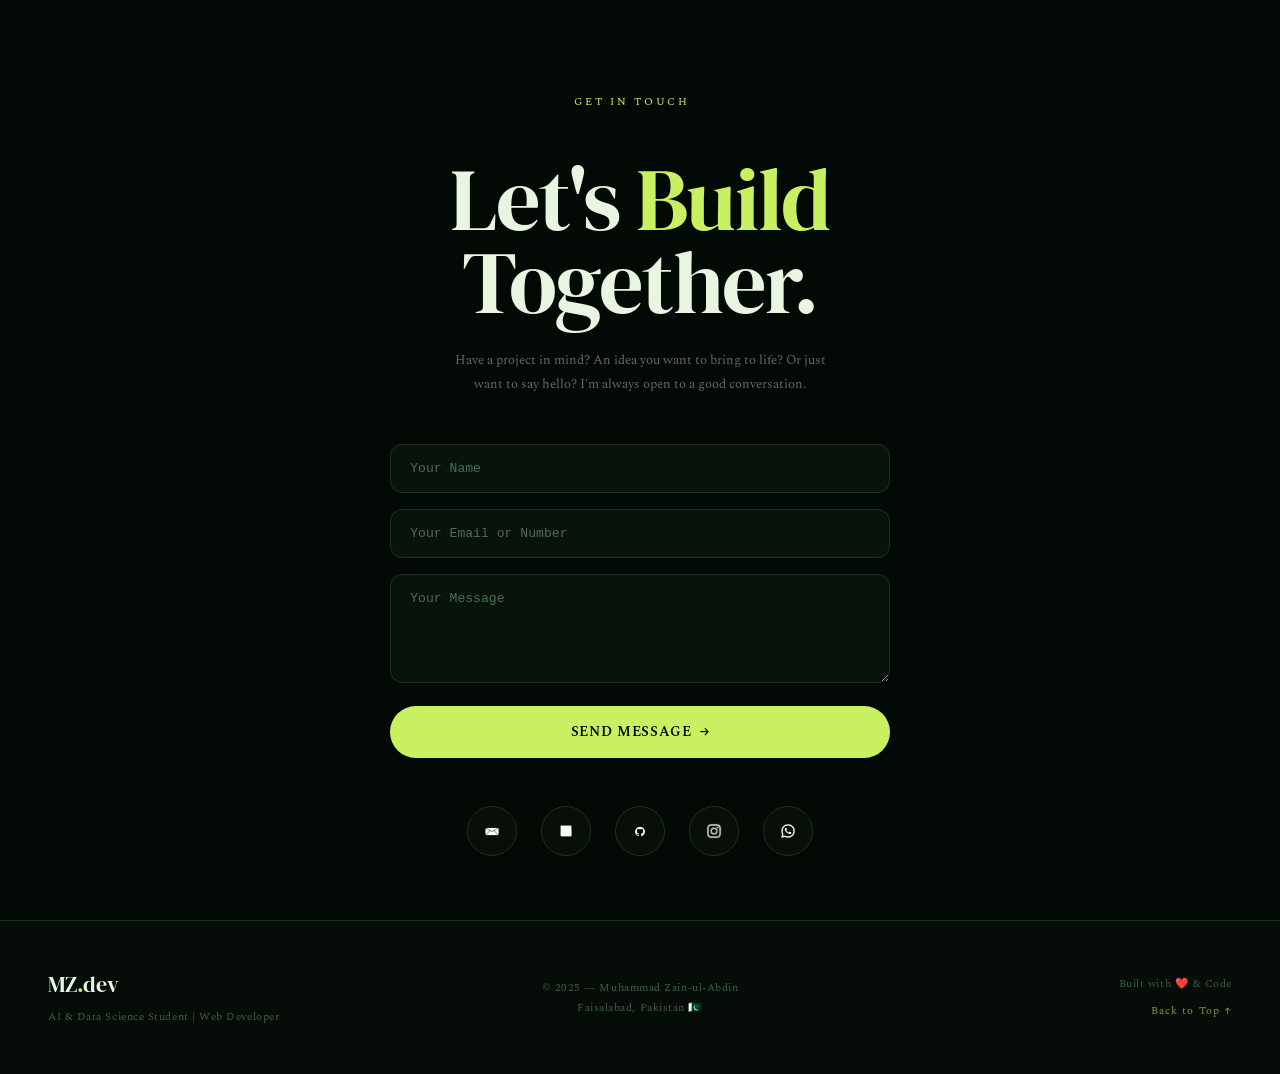
==== commit ec3400e7: "Update Contact Me section with brand icons, WhatsApp link, and refined styles" ====
--- a/index.html
+++ b/index.html
@@ -21,7 +21,7 @@
 
   <!-- Favicon -->
   <link rel="icon"
-    href="data:image/svg+xml,<svg xmlns='http://www.w3.org/2000/svg' viewBox='0 0 100 100'><text y='.9em' font-size='90'>⚡</text></svg>" />
+    href="data:image/svg+xml,<svg xmlns='http://www.w3.org/2000/svg' viewBox='0 0 100 100'><rect width='100' height='100' rx='20' fill='%230b150d'/><text x='50%25' y='50%25' dominant-baseline='middle' text-anchor='middle' font-family='serif' font-weight='bold' font-size='50' fill='%23c8f060'>MZ</text><text x='50%25' y='80%25' dominant-baseline='middle' text-anchor='middle' font-family='serif' font-weight='bold' font-size='20' fill='%23c8f060'>.DEV</text></svg>" />
 
   <!-- Google Fonts -->
   <link rel="preconnect" href="https://fonts.googleapis.com" />
@@ -105,7 +105,8 @@
       <a href="#contact" class="btn btn-outline" id="heroContactBtn">
         <span class="btn-text">Get In Touch</span>
       </a>
-      <a href="assets/docs/Muhammad_Zain_CV.docx" download class="btn btn-outline" id="heroResumeBtn" title="Download CV">
+      <a href="assets/docs/Muhammad_Zain_CV.docx" download class="btn btn-outline" id="heroResumeBtn"
+        title="Download CV">
         <span class="btn-text">Download CV</span>
         <span class="btn-icon">📄</span>
       </a>
@@ -128,7 +129,8 @@
       <!-- Left: Image -->
       <div class="about-image-container reveal">
         <div class="about-standing-wrapper">
-          <img src="assets/img/052e8278-783c-47f2-a30e-d89bef37d02d-removebg-preview.png" alt="Muhammad Zain-ul-Abdin" class="about-main-img">
+          <img src="assets/img/052e8278-783c-47f2-a30e-d89bef37d02d-removebg-preview.png" alt="Muhammad Zain-ul-Abdin"
+            class="about-main-img">
           <div class="about-side-light"></div>
         </div>
       </div>
@@ -377,7 +379,8 @@
     <div class="projects-grid">
 
       <!-- Project 1: Featured + WIP -->
-      <a href="https://github.com/zaini12121/spice-garden-restaurant" target="_blank" rel="noopener" class="project-card-link">
+      <a href="https://github.com/zaini12121/spice-garden-restaurant" target="_blank" rel="noopener"
+        class="project-card-link">
         <div class="project-card featured reveal">
           <div class="project-num">001</div>
           <div class="project-arrow">↗</div>
@@ -435,7 +438,7 @@
           <div class="project-arrow">↗</div>
           <div class="project-title">Student Management Portal</div>
           <div class="project-desc">
-            A professional full-stack student management system. Features include 
+            A professional full-stack student management system. Features include
             administrative dashboards, student data management, and secure authentication.
           </div>
           <div class="project-features">
@@ -481,7 +484,8 @@
     </p>
 
     <!-- Contact Form -->
-    <form class="contact-form reveal" id="contactForm" action="https://formsubmit.co/ajax/zzawar521@gmail.com" method="POST">
+    <form class="contact-form reveal" id="contactForm" action="https://formsubmit.co/ajax/zzawar521@gmail.com"
+      method="POST">
       <!-- FormSubmit config -->
       <input type="hidden" name="_subject" value="New Portfolio Contact!" />
       <input type="hidden" name="_captcha" value="false" />
@@ -491,7 +495,7 @@
         <input type="text" name="name" id="formName" placeholder="Your Name" required autocomplete="name" />
       </div>
       <div class="form-group">
-        <input type="email" name="email" id="formEmail" placeholder="Your Email" required autocomplete="email" />
+        <input type="text" name="email" id="formEmail" placeholder="Your Email or Number" required />
       </div>
       <div class="form-group">
         <textarea name="message" id="formMessage" placeholder="Your Message" rows="5" required></textarea>
@@ -504,18 +508,24 @@
 
     <!-- Social Links -->
     <div class="contact-links reveal">
-      <a class="contact-link" href="mailto:zzawar521@gmail.com" id="emailLink">
-        <span class="contact-link-icon">📧</span> Email
+      <a class="contact-link" href="mailto:zzawar521@gmail.com" id="emailLink" title="Email">
+        <span class="contact-link-icon"><img src="assets/img/icon-email.png" alt="Email"></span>
       </a>
       <a class="contact-link" href="https://www.linkedin.com/in/zain-ul-abdin-281985378" target="_blank" rel="noopener"
-        id="linkedinLink">
-        <span class="contact-link-icon">💼</span> LinkedIn
-      </a>
-      <a class="contact-link" href="https://github.com/zaini12121" target="_blank" rel="noopener" id="githubLink">
-        <span class="contact-link-icon">🐙</span> GitHub
-      </a>
-      <a class="contact-link" href="https://instagram.com/mz.dev2026" target="_blank" rel="noopener" id="instagramLink">
-        <span class="contact-link-icon">📸</span> Instagram
+        id="linkedinLink" title="LinkedIn">
+        <span class="contact-link-icon"><img src="assets/img/icon-linkedin.png" alt="LinkedIn"></span>
+      </a>
+      <a class="contact-link" href="https://github.com/zaini12121" target="_blank" rel="noopener" id="githubLink"
+        title="GitHub">
+        <span class="contact-link-icon"><img src="assets/img/icon-github.png" alt="GitHub"></span>
+      </a>
+      <a class="contact-link" href="https://instagram.com/mz.dev2026" target="_blank" rel="noopener" id="instagramLink"
+        title="Instagram">
+        <span class="contact-link-icon"><img src="assets/img/icon-instagram.png" alt="Instagram"></span>
+      </a>
+      <a class="contact-link" href="https://wa.me/923269656457" target="_blank" rel="noopener" id="whatsappLink"
+        title="WhatsApp">
+        <span class="contact-link-icon"><img src="assets/img/icon-whatsapp.png" alt="WhatsApp"></span>
       </a>
     </div>
   </section>
--- a/assets/css/style.css
+++ b/assets/css/style.css
@@ -1215,18 +1215,16 @@
 }
 
 .contact-link {
-  font-size: 0.72rem;
-  letter-spacing: 0.12em;
-  text-transform: uppercase;
-  color: #4a7050;
-  text-decoration: none;
-  border: 1px solid var(--border);
-  border-radius: var(--radius);
-  padding: 0.6rem 1.4rem;
-  transition: all 0.3s ease;
+  width: 50px;
+  height: 50px;
   display: flex;
   align-items: center;
-  gap: 0.5rem;
+  justify-content: center;
+  border: 1px solid var(--border);
+  border-radius: 50%;
+  transition: all 0.3s ease;
+  text-decoration: none;
+  background: rgba(200, 240, 96, 0.02);
 }
 
 .contact-link:hover {
@@ -1237,7 +1235,29 @@
 }
 
 .contact-link-icon {
-  font-size: 0.9rem;
+  display: flex;
+  align-items: center;
+  justify-content: center;
+}
+
+.contact-link-icon img {
+  width: 18px;
+  height: 18px;
+  object-fit: contain;
+  /* Making icons white by default for the dark theme */
+  filter: brightness(0) invert(1); 
+  transition: all 0.3s ease;
+}
+
+.contact-link:hover .contact-link-icon img {
+  /* Common hover color: Theme Accent (#c8f060) */
+  /* Starting from black first to ensure color consistency */
+  filter: brightness(0) saturate(100%) invert(86%) sepia(21%) saturate(1008%) hue-rotate(24deg) brightness(101%) contrast(97%);
+}
+
+#whatsappLink:hover .contact-link-icon img {
+  /* WhatsApp natural green hover (overrides common lime green) */
+  filter: none;
 }
 
 /* ---------- FOOTER ---------- */
@@ -1559,8 +1579,8 @@
   }
 
   .contact-link {
-    padding: 0.5rem 0.8rem;
-    font-size: 0.65rem;
+    width: 44px;
+    height: 44px;
   }
 
   #contact h2 {
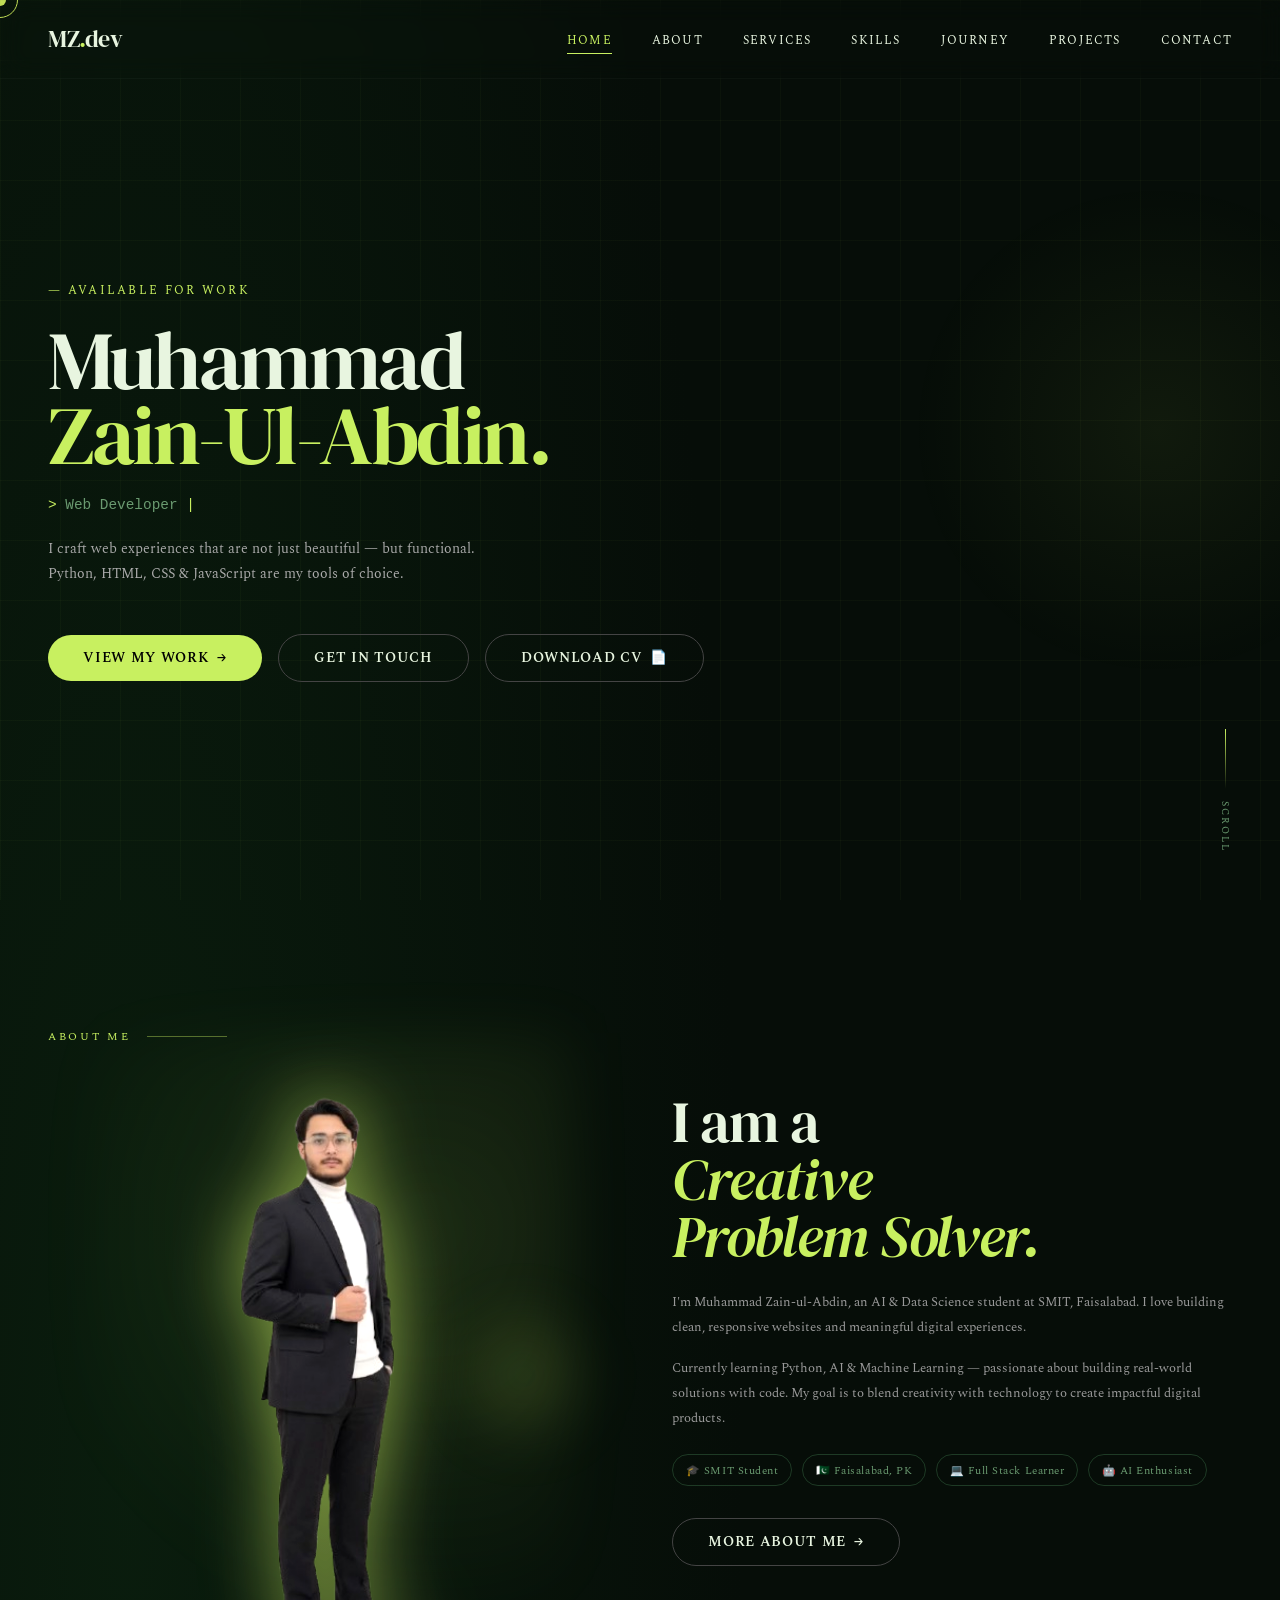
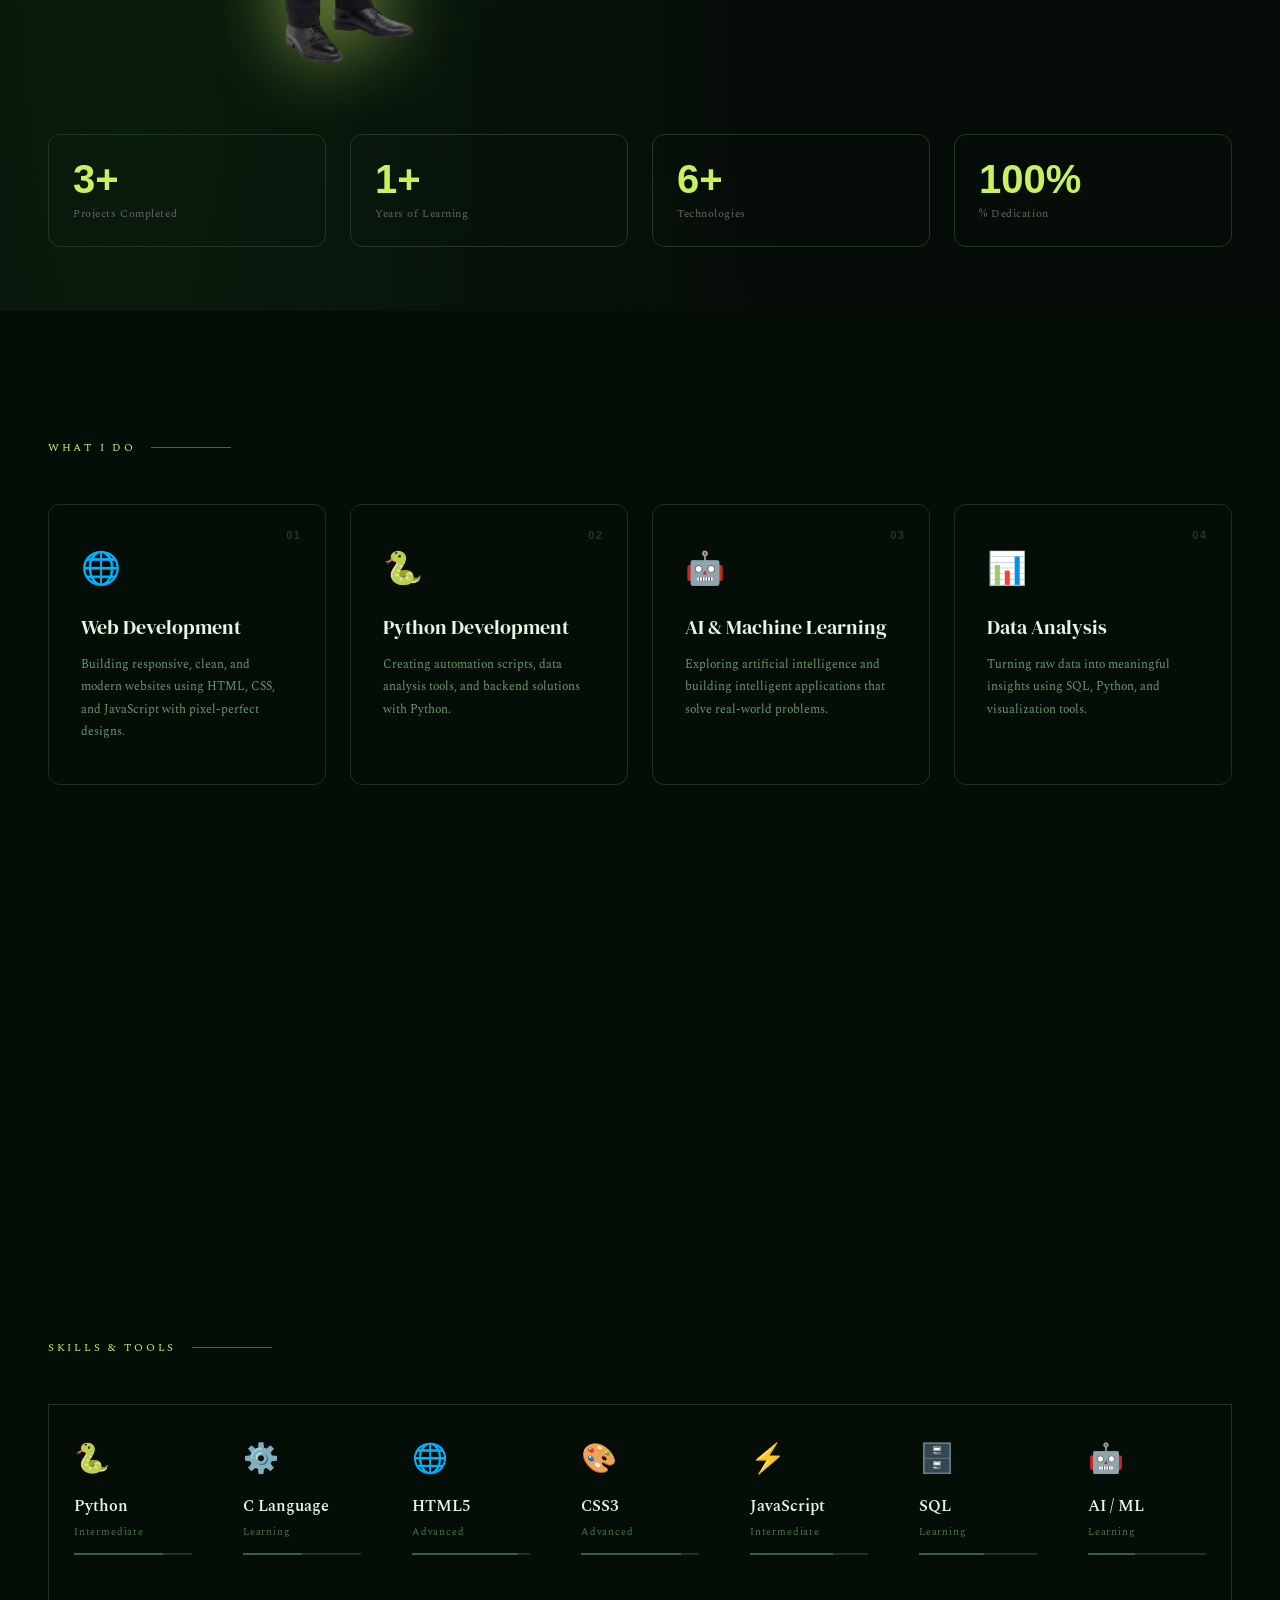
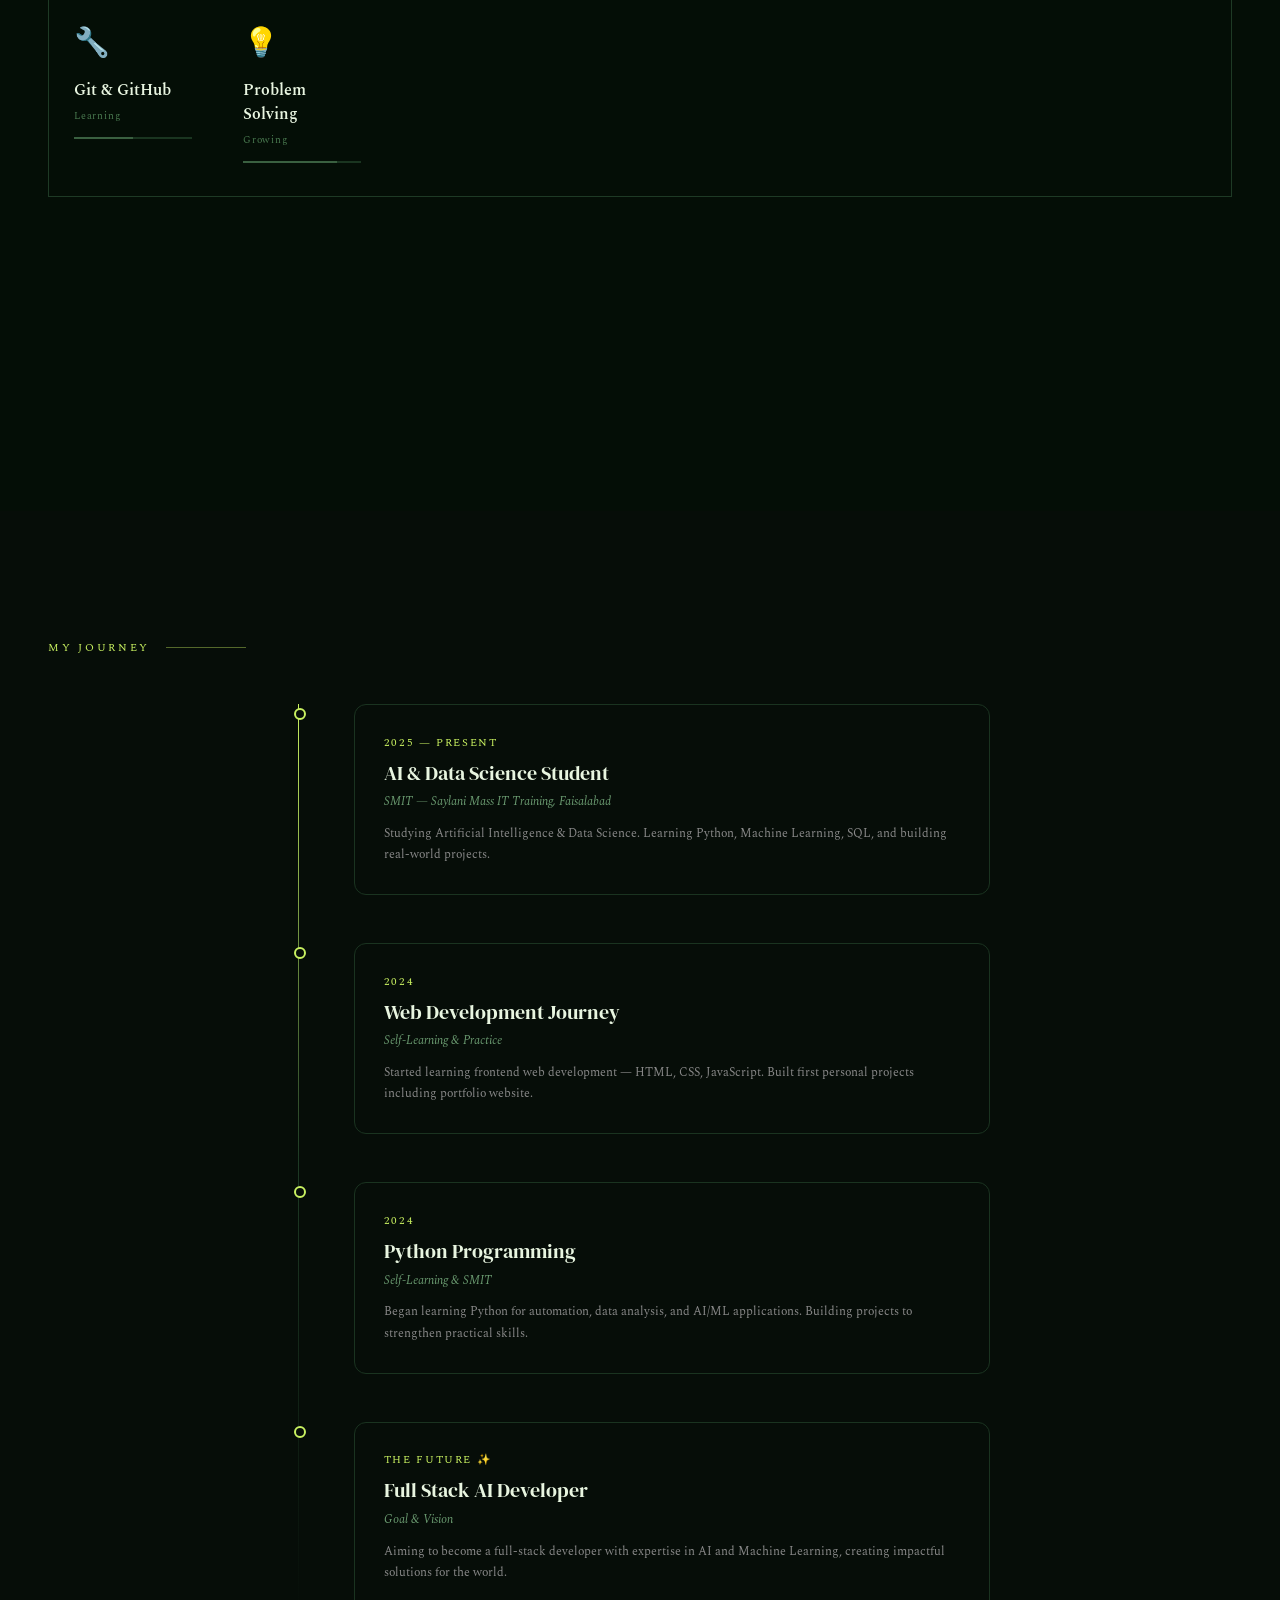
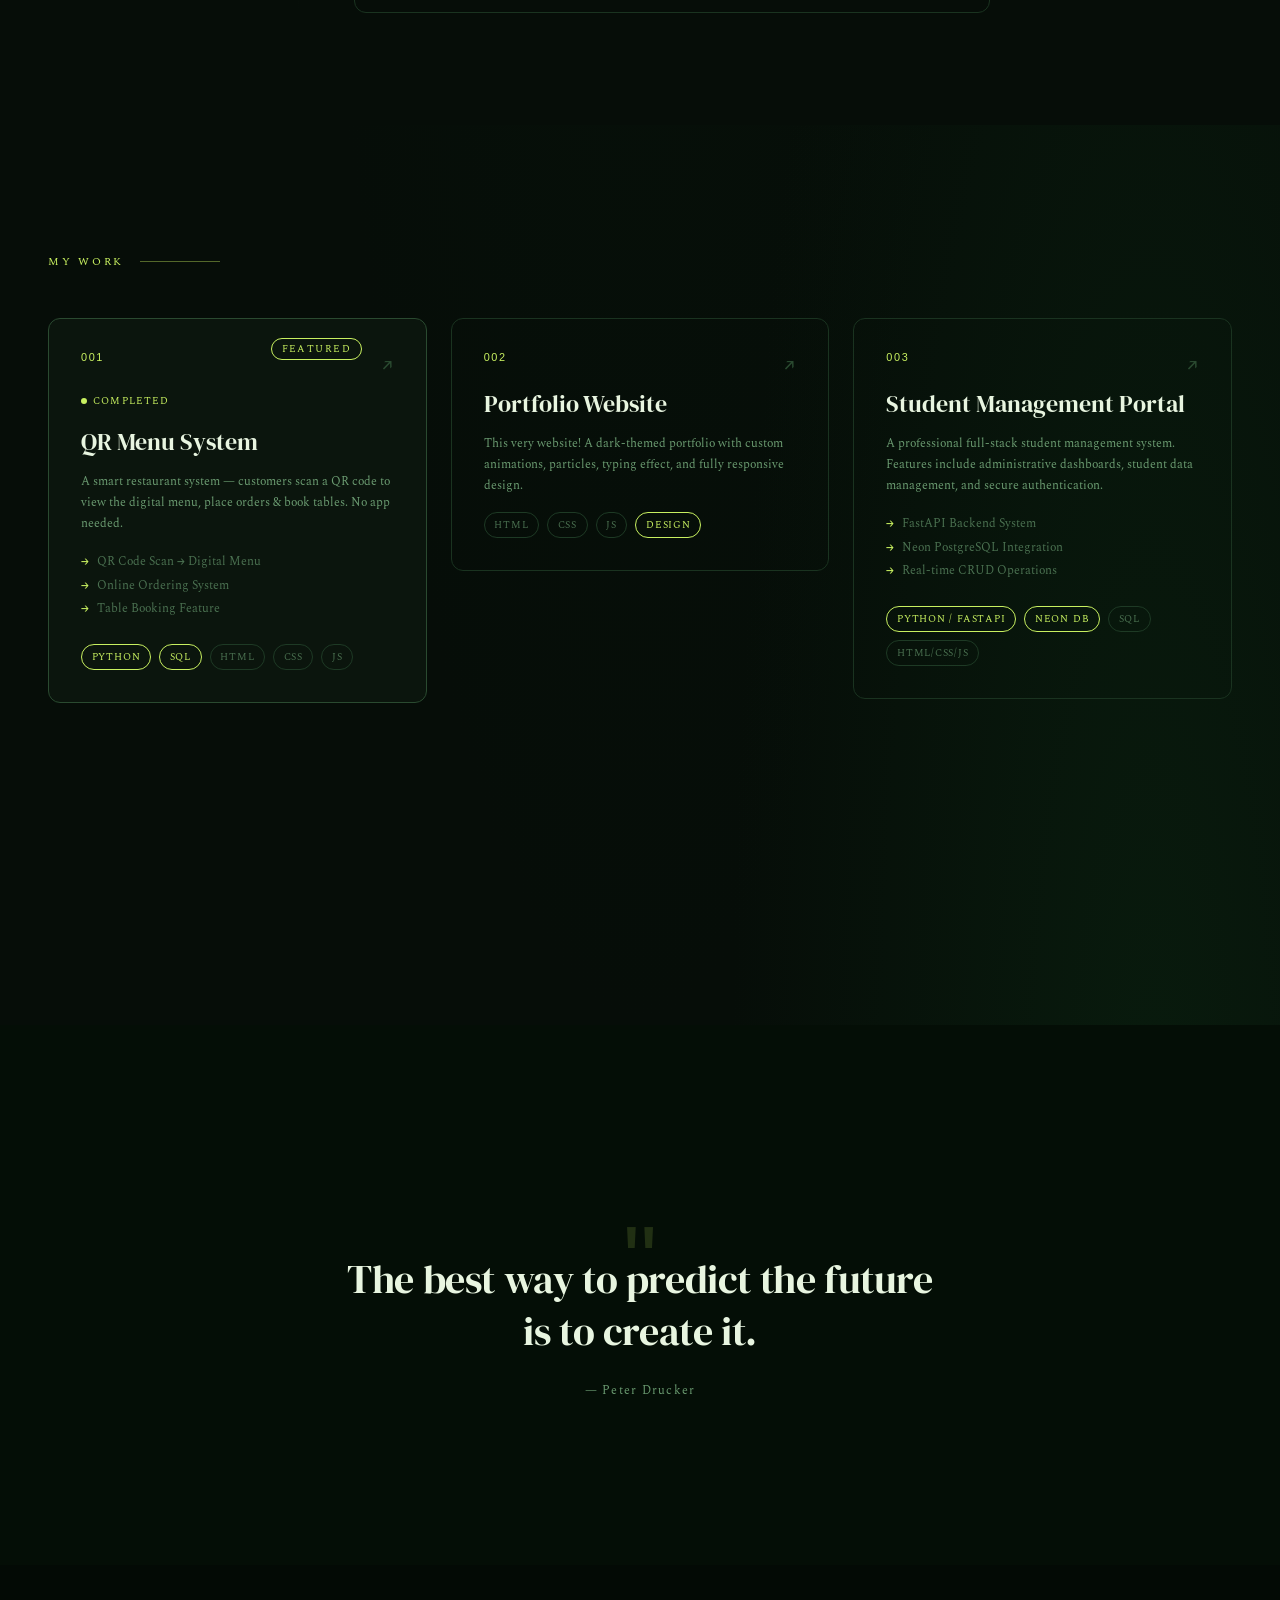
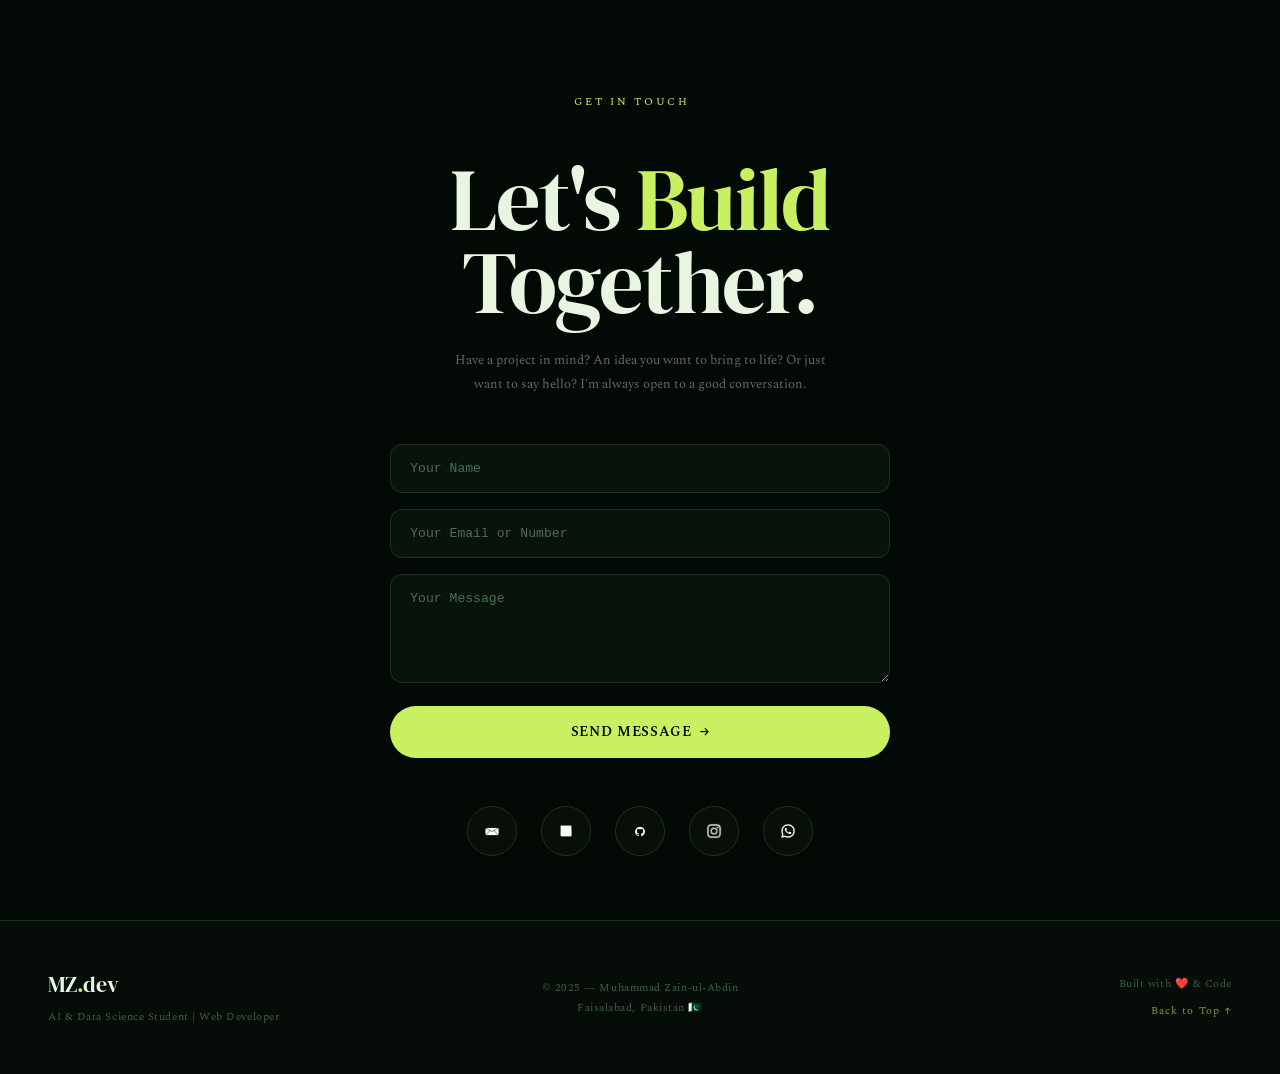
==== commit ec1bd82d: "Remove Resume button from navbar" ====
--- a/index.html
+++ b/index.html
@@ -70,7 +70,6 @@
       <li><a href="#experience" data-text="Journey">Journey</a></li>
       <li><a href="#projects" data-text="Projects">Projects</a></li>
       <li><a href="#contact" data-text="Contact">Contact</a></li>
-      <li><a href="assets/docs/Muhammad_Zain_CV.docx" data-text="Resume" download>Resume</a></li>
     </ul>
   </nav>
 
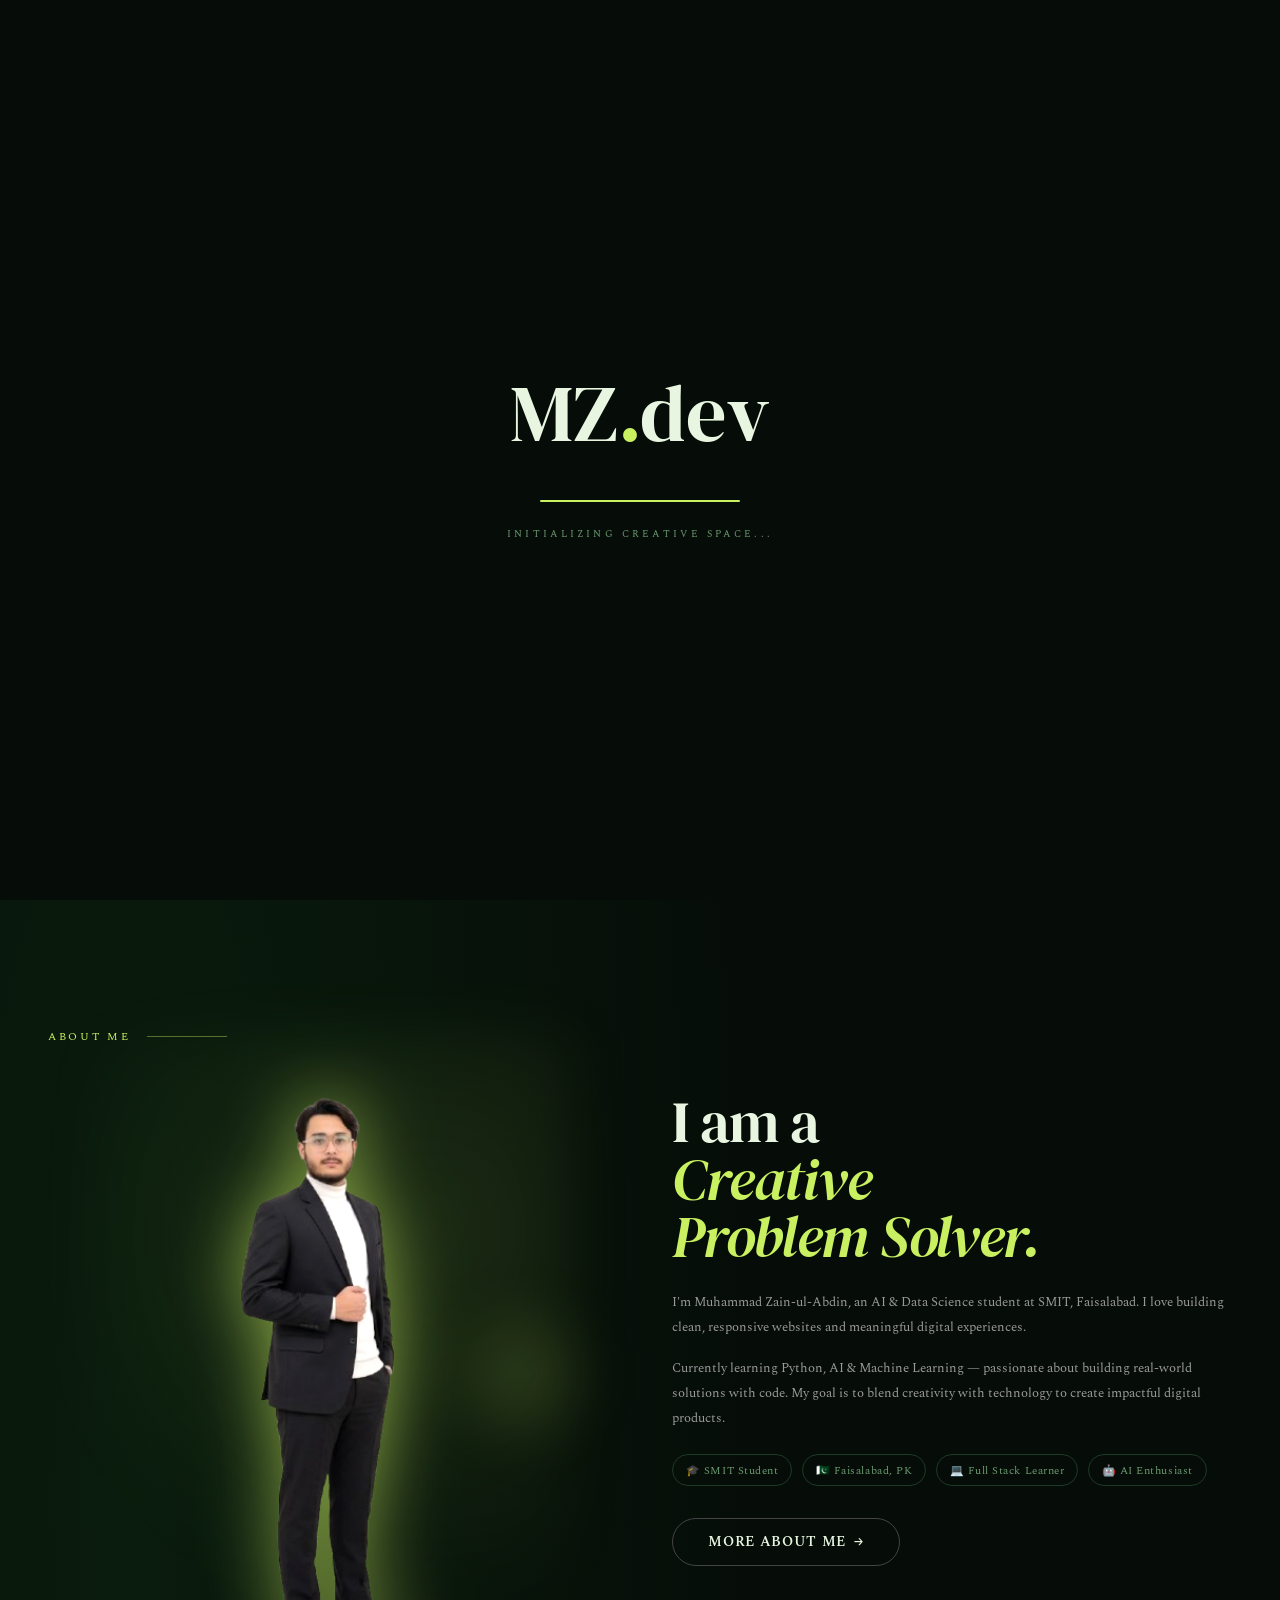
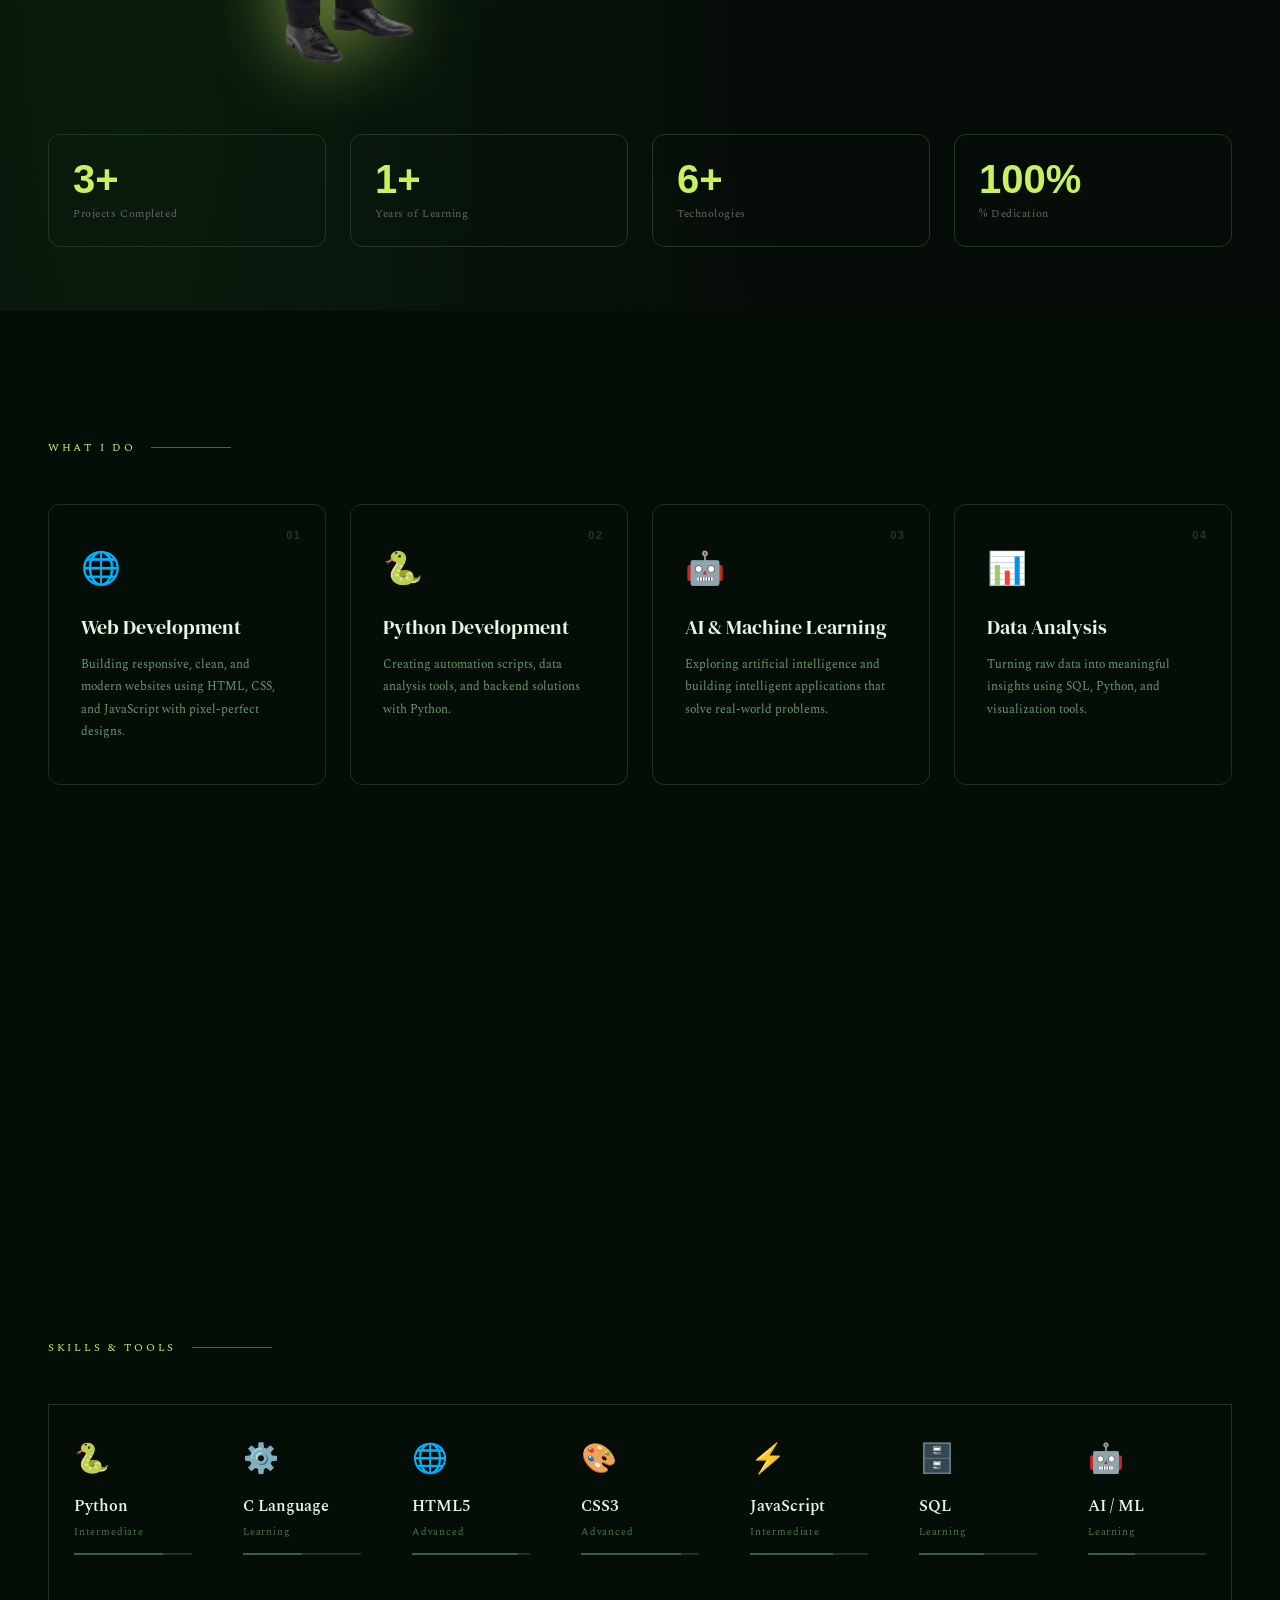
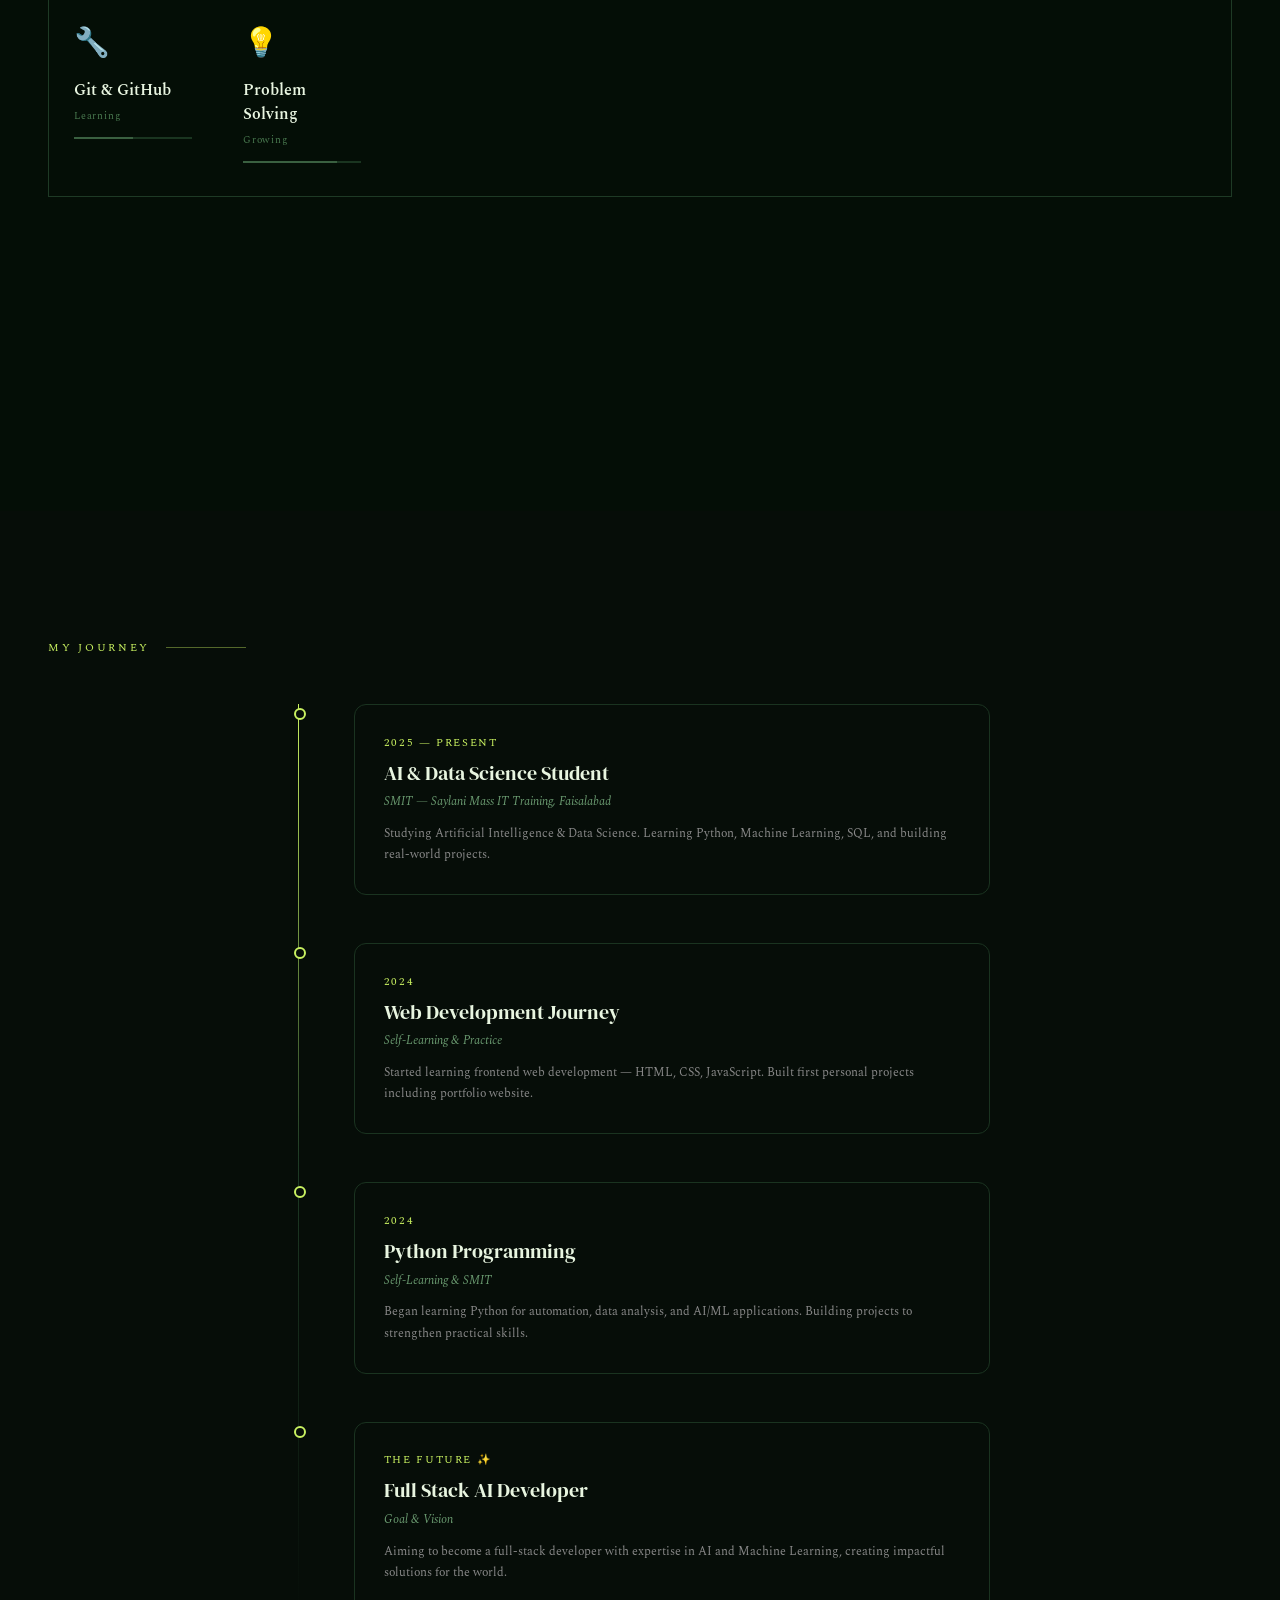
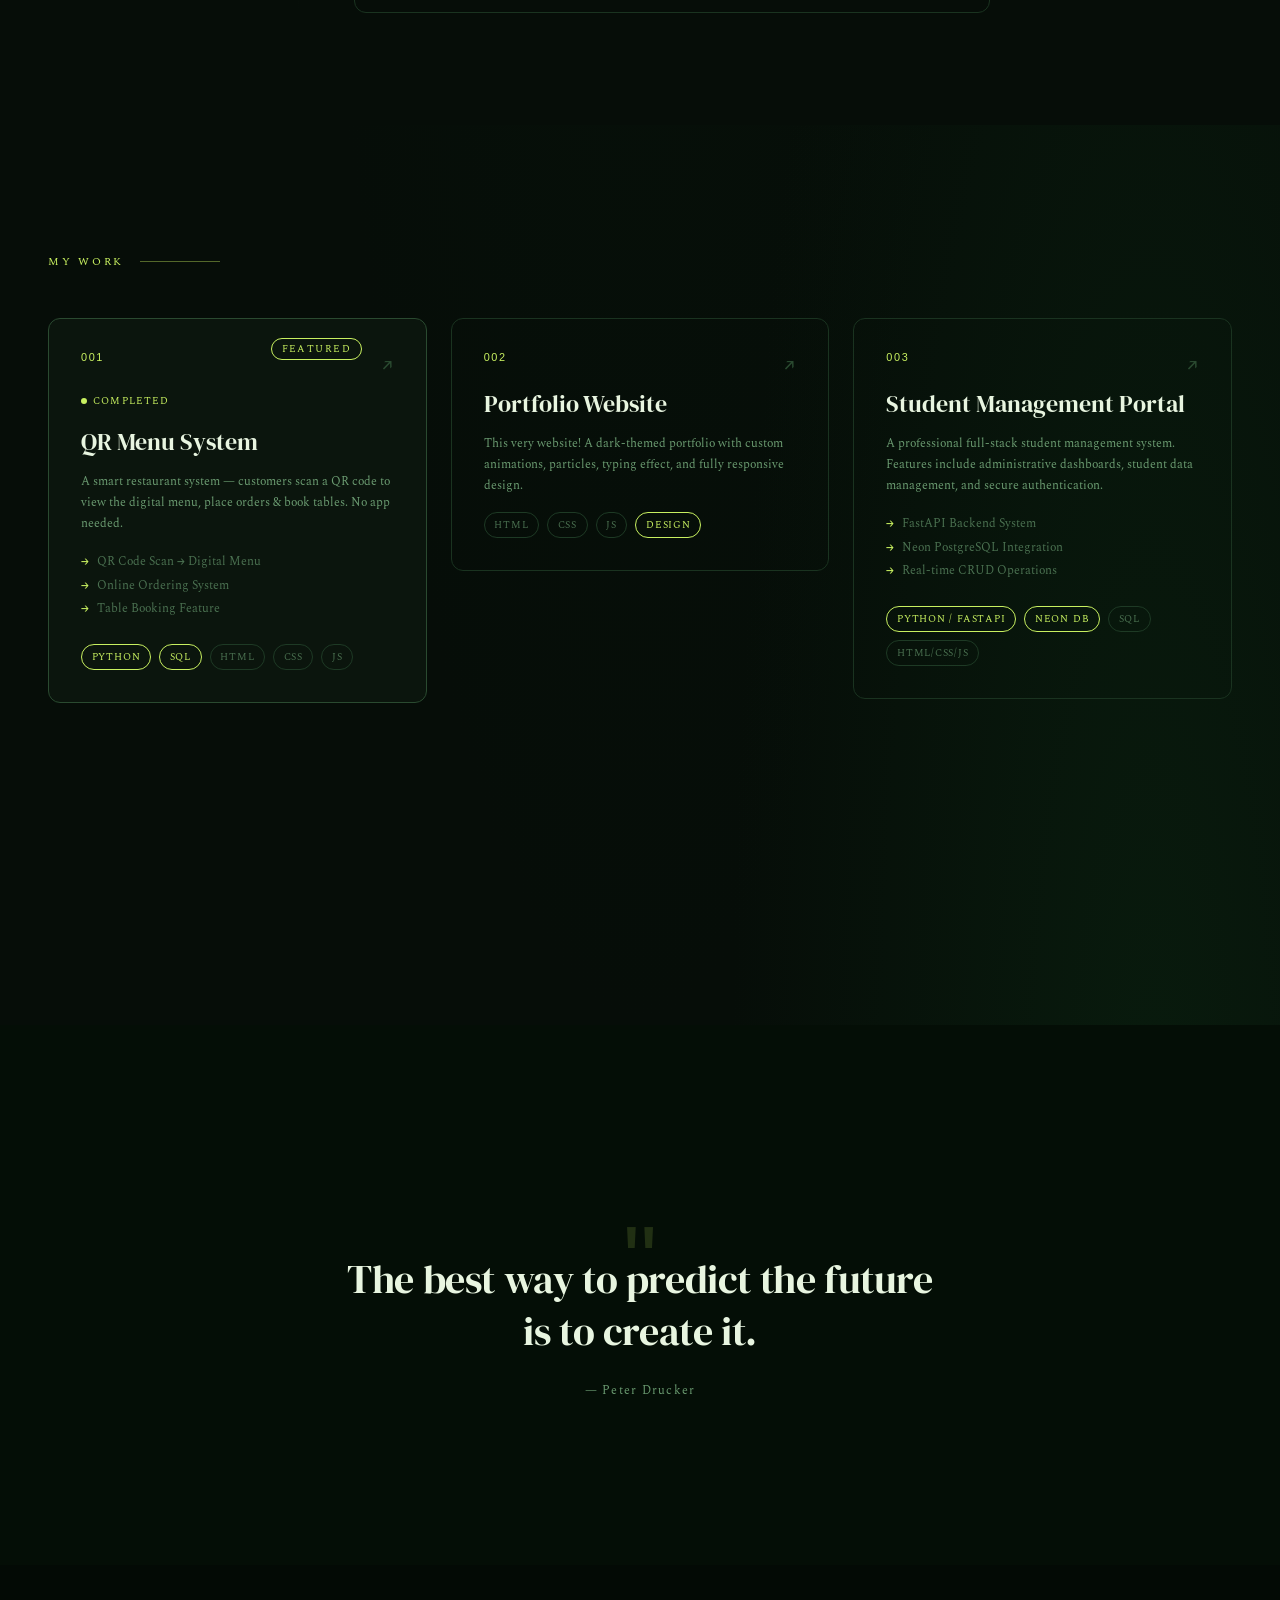
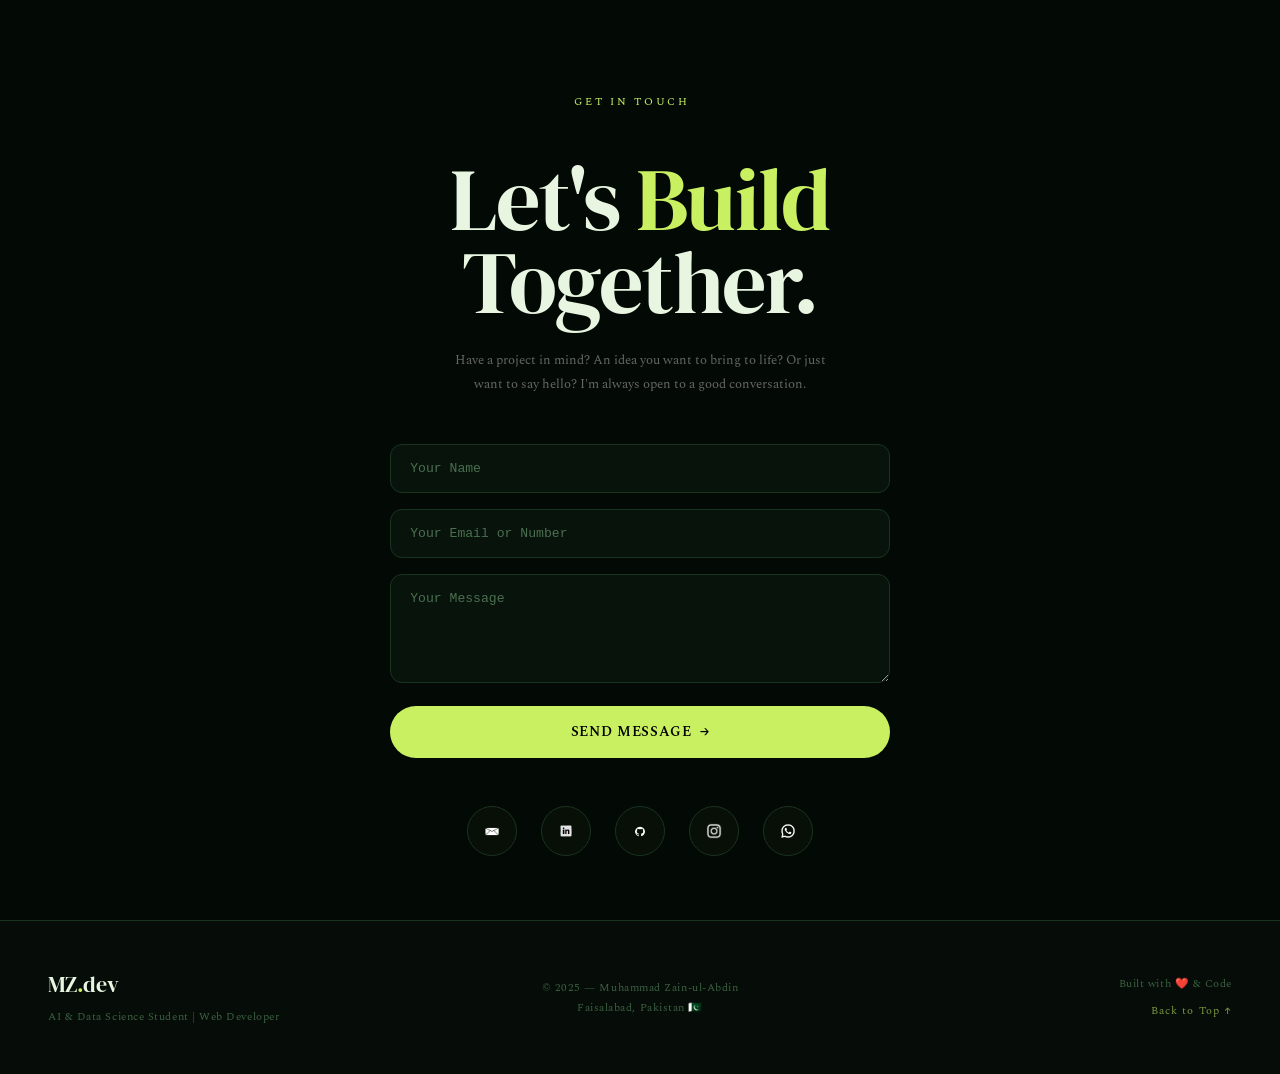
==== commit 397c789e: "Added preloader with logo animation and redesigned full-screen mobile menu with popup effect" ====
--- a/index.html
+++ b/index.html
@@ -35,6 +35,18 @@
 </head>
 
 <body>
+
+  <!-- Preloader / Starting Page -->
+  <div id="preloader">
+    <div class="preloader-content reveal">
+      <div class="preloader-logo">MZ<span>.</span>dev</div>
+      <div class="preloader-progress">
+        <div class="preloader-progress-bar"></div>
+      </div>
+      <div class="preloader-text">Initializing Creative Space...</div>
+    </div>
+  </div>
+
 
   <!-- Custom cursor elements (controlled by JS) -->
   <div class="cursor" id="cursor"></div>
--- a/assets/css/style.css
+++ b/assets/css/style.css
@@ -1250,13 +1250,22 @@
 }
 
 .contact-link:hover .contact-link-icon img {
-  /* Common hover color: Theme Accent (#c8f060) */
-  /* Starting from black first to ensure color consistency */
+  /* On hover, match the accent color (#c8f060) */
   filter: brightness(0) saturate(100%) invert(86%) sepia(21%) saturate(1008%) hue-rotate(24deg) brightness(101%) contrast(97%);
 }
 
+#linkedinLink .contact-link-icon img {
+  /* SPECIAL CASE: Inverting but NOT zero-ing brightness to keep 'in' text visible */
+  filter: invert(1);
+}
+
+#linkedinLink:hover .contact-link-icon img {
+  /* Match theme but preserve transparency */
+  filter: invert(86%) sepia(21%) saturate(1008%) hue-rotate(24deg) brightness(101%) contrast(97%);
+}
+
 #whatsappLink:hover .contact-link-icon img {
-  /* WhatsApp natural green hover (overrides common lime green) */
+  /* WhatsApp original green */
   filter: none;
 }
 
@@ -1419,36 +1428,72 @@
     cursor: pointer;
   }
 
-  /* Hamburger visible */
+  /* Hamburger visible & prioritized */
   .hamburger {
     display: flex;
-  }
-
+    z-index: 110;
+  }
+
+  /* Full Screen Centered Menu */
   nav ul {
     position: fixed;
-    top: 0;
-    right: -100%;
-    width: 75%;
-    max-width: 300px;
+    inset: 0;
+    width: 100%;
     height: 100vh;
     flex-direction: column;
-    background: rgba(6, 13, 8, 0.98);
-    backdrop-filter: blur(20px);
-    -webkit-backdrop-filter: blur(20px);
-    padding: 5rem 2rem 2rem;
-    gap: 1.5rem;
-    border-left: 1px solid var(--muted);
-    transition: right 0.4s cubic-bezier(0.25, 0.46, 0.45, 0.94);
-    z-index: 100;
+    justify-content: center;
+    align-items: center;
+    background: var(--bg);
+    padding: 0;
+    gap: 2rem;
+    opacity: 0;
+    visibility: hidden;
+    transition: opacity 0.4s ease, visibility 0.4s;
+    z-index: 105;
+    border: none;
   }
 
   nav ul.open {
-    right: 0;
-  }
+    opacity: 1;
+    visibility: visible;
+  }
+
+  /* Popup Stagger Effect for Items */
+  nav ul li {
+    opacity: 0;
+    transform: translateY(40px) scale(0.8);
+    transition: transform 0.6s cubic-bezier(0.34, 1.56, 0.64, 1), opacity 0.4s ease;
+  }
+
+  nav ul.open li {
+    opacity: 1;
+    transform: translateY(0) scale(1);
+  }
+
+  /* Stagger delays for pop-up effect */
+  nav ul.open li:nth-child(1) { transition-delay: 0.15s; }
+  nav ul.open li:nth-child(2) { transition-delay: 0.25s; }
+  nav ul.open li:nth-child(3) { transition-delay: 0.35s; }
+  nav ul.open li:nth-child(4) { transition-delay: 0.45s; }
+  nav ul.open li:nth-child(5) { transition-delay: 0.55s; }
+  nav ul.open li:nth-child(6) { transition-delay: 0.65s; }
+  nav ul.open li:nth-child(7) { transition-delay: 0.75s; }
 
   nav a {
-    font-size: 0.9rem;
-    opacity: 0.7;
+    font-family: 'DM Serif Display', serif;
+    font-size: 1.8rem;
+    text-transform: capitalize;
+    letter-spacing: 0.02em;
+    opacity: 1;
+    color: var(--fg);
+  }
+
+  nav a:hover, nav a.active {
+    color: var(--accent);
+  }
+
+  nav a::after {
+    display: none; /* remove simple underline on mobile */
   }
 
   /* Sections */
@@ -1701,3 +1746,88 @@
     page-break-inside: avoid;
   }
 }
+
+/* ---------- PRELOADER ---------- */
+#preloader {
+  position: fixed;
+  inset: 0;
+  background: #060d08;
+  background: var(--bg);
+  display: flex;
+  align-items: center;
+  justify-content: center;
+  z-index: 10000;
+  transition: transform 1s cubic-bezier(0.85, 0, 0.15, 1), opacity 0.8s ease;
+}
+
+#preloader.fade-out {
+  transform: translateY(-100%);
+  opacity: 0;
+  pointer-events: none;
+}
+
+.preloader-content {
+  text-align: center;
+  display: flex;
+  flex-direction: column;
+  align-items: center;
+}
+
+.preloader-logo {
+  font-family: 'DM Serif Display', serif;
+  font-size: clamp(3rem, 10vw, 5rem);
+  color: #e8f5e0;
+  color: var(--fg);
+  margin-bottom: 2rem;
+  opacity: 0;
+  transform: translateY(30px);
+  animation: logoIn 1.2s cubic-bezier(0.23, 1, 0.32, 1) forwards;
+}
+
+@keyframes logoIn {
+  to { opacity: 1; transform: translateY(0); }
+}
+
+.preloader-logo span {
+  color: #c8f060;
+  color: var(--accent);
+}
+
+.preloader-progress {
+  width: 200px;
+  height: 2px;
+  background: rgba(200, 240, 96, 0.05);
+  border-radius: 10px;
+  overflow: hidden;
+  margin-bottom: 1.5rem;
+}
+
+.preloader-progress-bar {
+  height: 100%;
+  width: 0%;
+  background: var(--accent);
+  box-shadow: 0 0 15px rgba(200, 240, 96, 0.3);
+  animation: progressFill 7s cubic-bezier(0.65, 0, 0.35, 1) forwards;
+}
+
+@keyframes progressFill {
+  0% { width: 0%; }
+  20% { width: 10%; }
+  50% { width: 60%; }
+  100% { width: 100%; }
+}
+
+.preloader-text {
+  font-size: 0.65rem;
+  letter-spacing: 0.3em;
+  text-transform: uppercase;
+  color: #6a9a70;
+  color: var(--text-secondary);
+  opacity: 0;
+  animation: fadeIn 1s 1.5s forwards;
+}
+
+@keyframes fadeIn {
+  to { opacity: 1; }
+}
+
